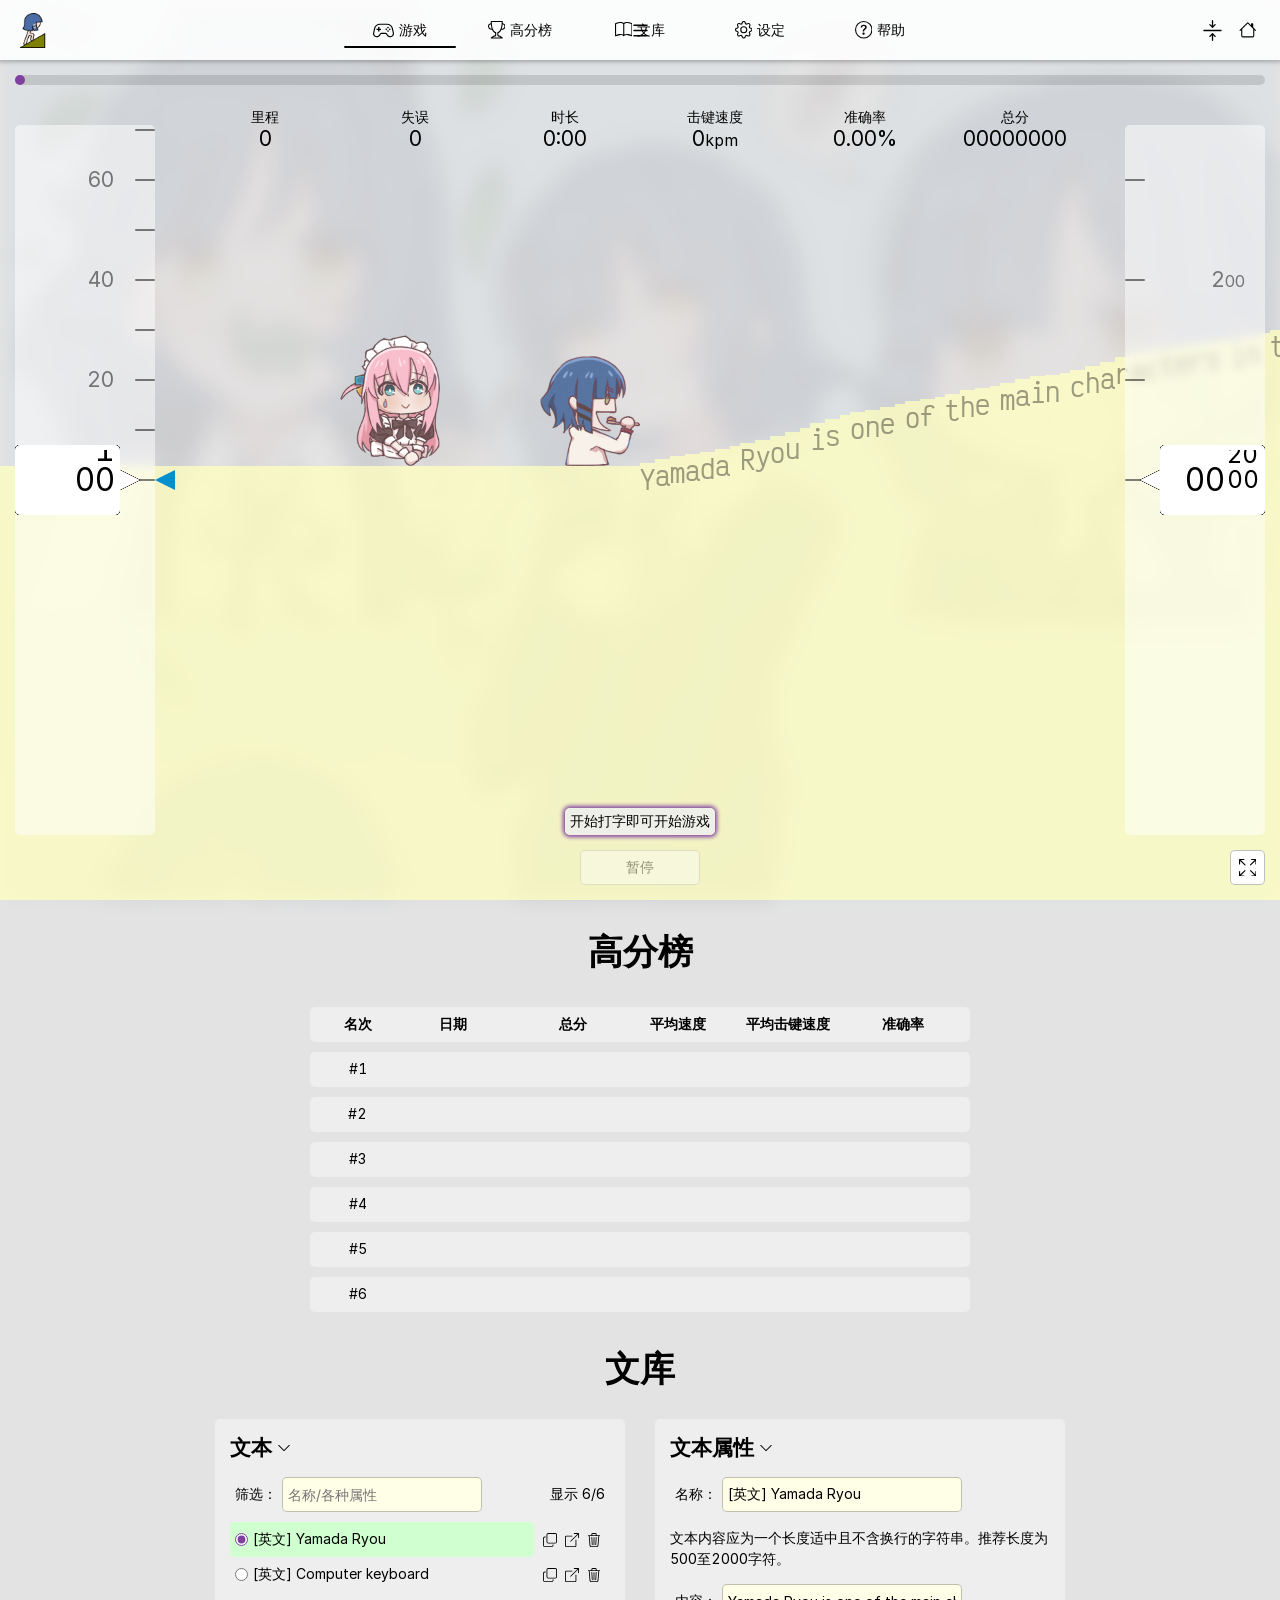
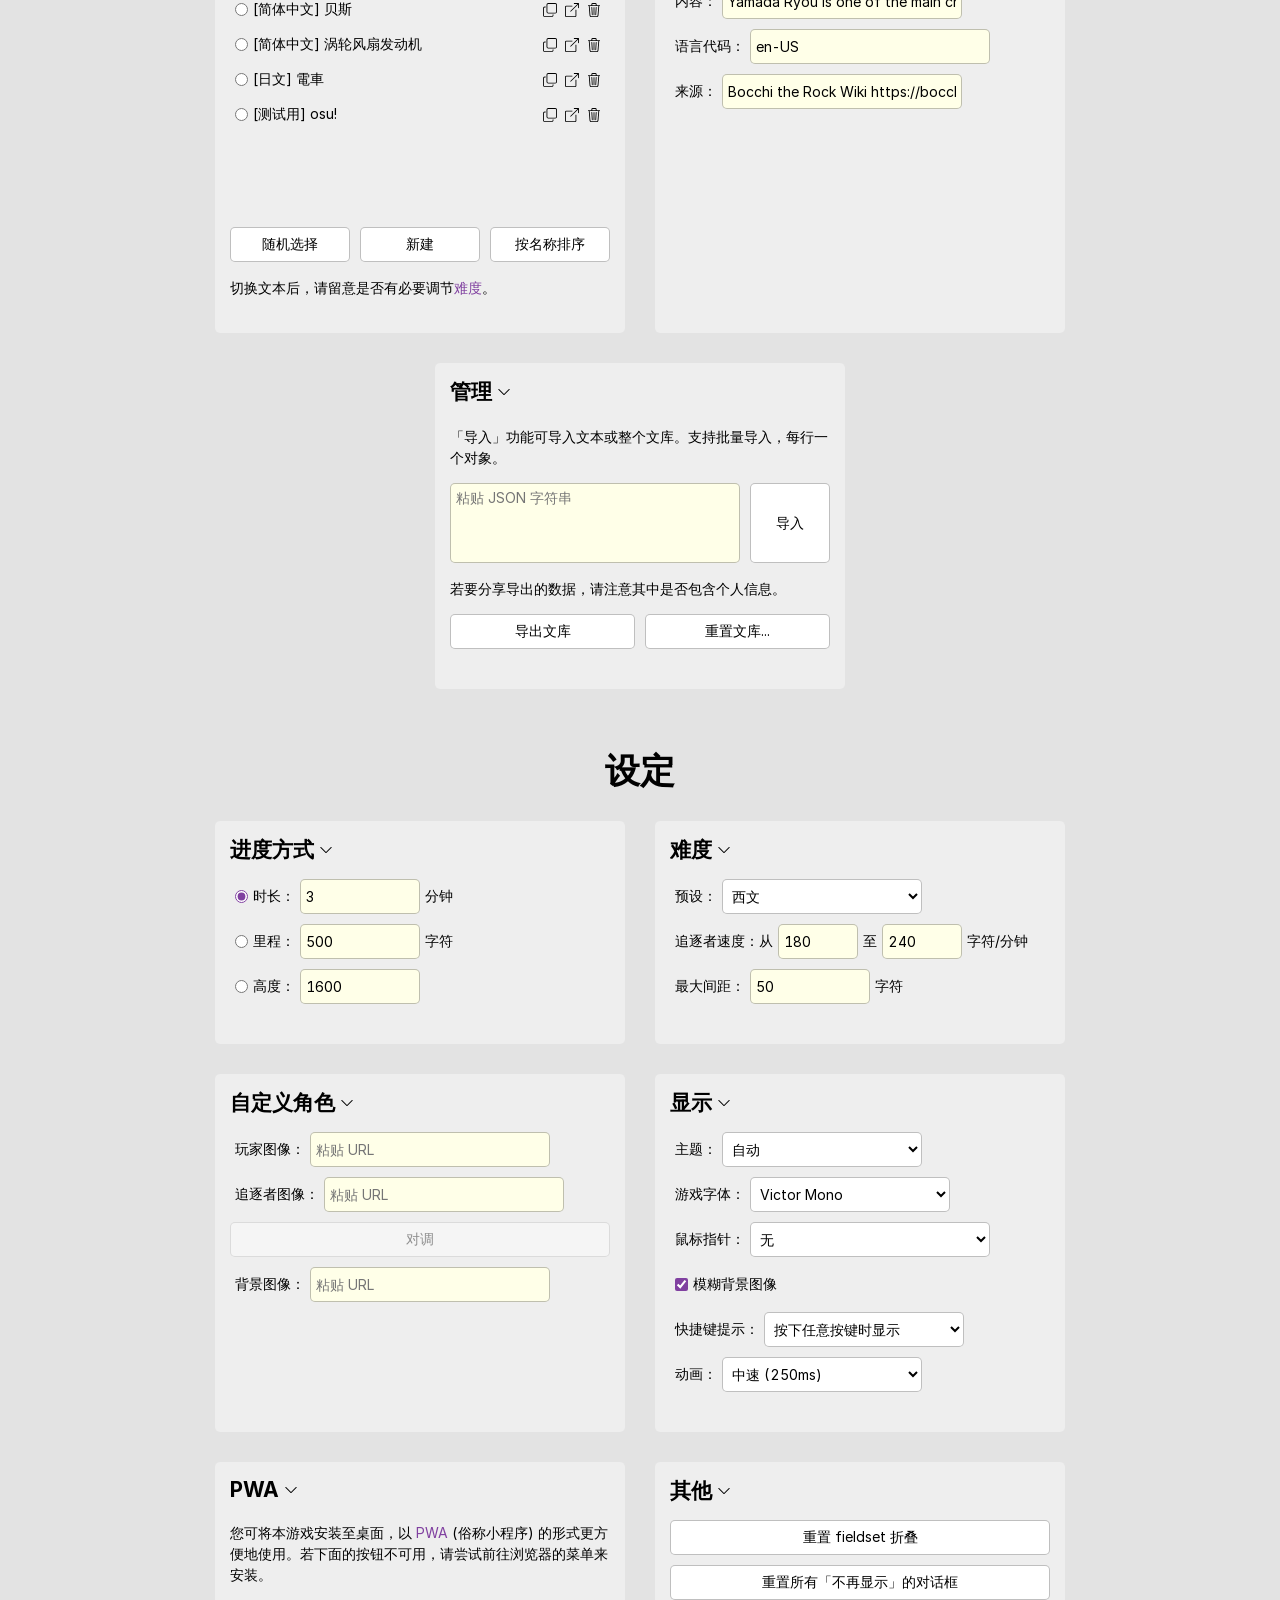
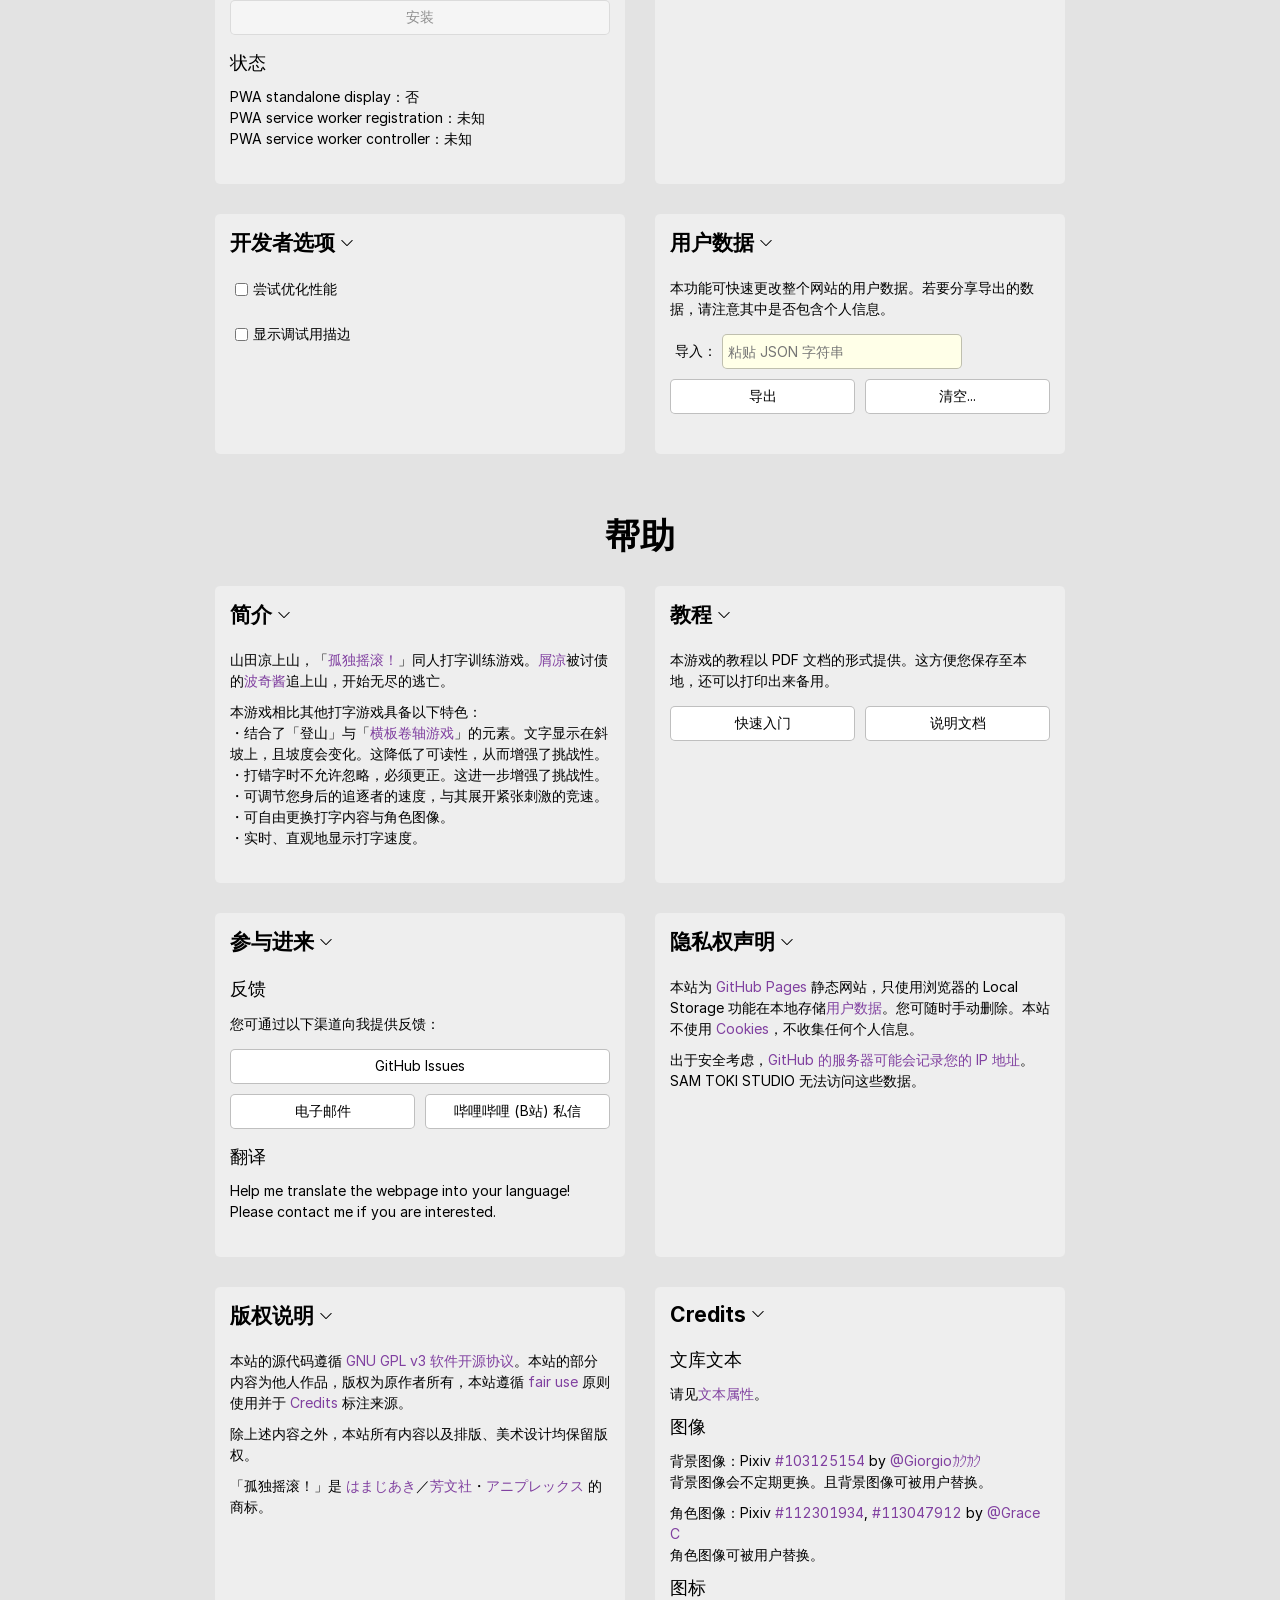
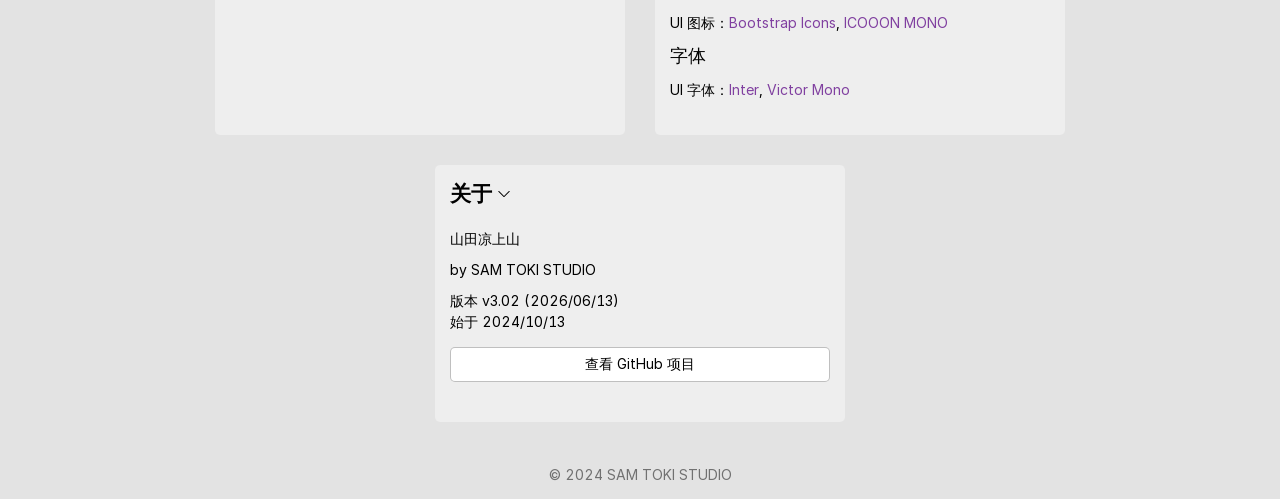
==== PROJECT/Yamanobo-Ryou/index.html @ 44ed2f48 "v3.02 Replace "Iosevka" font with "Victor Mono"." ====
<!DOCTYPE html>

<!-- For SamToki.github.io/Yamanobo-Ryou -->
<!-- Released under GNU GPL v3 open source license. -->
<!-- © 2024 SAM TOKI STUDIO -->

<html id="Html" lang="zh-CN">
	<head>
		<meta charset="UTF-8" />
		<link rel="icon" type="image/png" href="images/Icon.png" />
		<title>山田凉上山</title>
		<meta name="author" content="SAM TOKI STUDIO" />
		<meta name="version" content="v3.02 (2026/06/13). Since 2024/10/13." />
		<meta name="description" content="「孤独摇滚！」同人打字训练游戏。屑凉被讨债的波奇酱追上山，开始无尽的逃亡。" />
		<meta name="copyright" content="© 2024 SAM TOKI STUDIO" />

		<meta name="theme-color" media="(prefers-color-scheme: light)" content="#FFFFFF">
		<meta name="theme-color" media="(prefers-color-scheme: dark)" content="#303030">
		<meta name="viewport" content="width=device-width, initial-scale=1, interactive-widget=resizes-content" />
		<link rel="stylesheet" href="../styles/common.css" />
		<link id="ThemeVariant_Common" rel="stylesheet" href="../styles/common_Dark.css" media="(prefers-color-scheme: dark)" />
		<link id="ThemeVariant_Common_HighContrast" rel="stylesheet" href="../styles/common_HighContrast.css" media="(prefers-contrast: more)" />
		<link rel="stylesheet" href="styles/style.css" />
		<link id="ThemeVariant_Style" rel="stylesheet" href="styles/style_Dark.css" media="(prefers-color-scheme: dark)" />
		<link id="ThemeVariant_Style_HighContrast" rel="stylesheet" href="styles/style_HighContrast.css" media="(prefers-contrast: more)" />
		<script defer src="../scripts/common.js"></script>
		<script defer src="../scripts/common_UserDataRepairer.js"></script>
		<script defer src="scripts/script.js"></script>

		<link rel="manifest" href="manifests/manifest.json">
	</head>

	<body>
		<div class="Blur" id="BgImage"></div>

		<header id="Topbar">
			<ul class="CtrlGroup">
				<li class="Ctrl" id="Ctrl_Title">
					<a class="Button" href="https://SamToki.github.io/Yamanobo-Ryou" title="山田凉上山" aria-label="山田凉上山">
						<img src="images/Icon.png" alt="网页图标" />
					</a>
				</li>
				<li class="Ctrl" id="Ctrl_Nav">
					<button class="Button HiddenHorizontally" id="Button_Nav" inert="true" onclick="Show('DropctrlGroup_Nav')" title="导航菜单" aria-label="导航菜单">
						<svg class="Icon Larger" viewBox="0 0 16 16" aria-hidden="true">
							<path d="M2.5 12a.5.5 0 0 1 .5-.5h10a.5.5 0 0 1 0 1H3a.5.5 0 0 1-.5-.5m0-4a.5.5 0 0 1 .5-.5h10a.5.5 0 0 1 0 1H3a.5.5 0 0 1-.5-.5m0-4a.5.5 0 0 1 .5-.5h10a.5.5 0 0 1 0 1H3a.5.5 0 0 1-.5-.5"/>
						</svg>
					</button>
					<nav>
						<ul class="DropctrlGroup HiddenInMobileLayout" id="DropctrlGroup_Nav">
							<li class="Dropctrl Nav" id="Nav_Game">
								<a class="Button" href="#Game" onclick="setTimeout(function() {Focus('Textbox_Game');}, 20)">
									<svg class="Icon Larger" viewBox="0 0 512 512" aria-hidden="true">
										<path d="M510.002,309.835l-0.068-0.326l-0.076-0.334l-26.508-112.721l-0.106-0.417l-0.106-0.418 c-16.668-62.217-73.294-105.666-137.712-105.666H166.579c-64.418,0-121.045,43.449-137.712,105.666l-0.114,0.418l-0.099,0.417 L2.147,309.174l-0.076,0.326l-0.068,0.326c-9.749,46.43,16.926,92.496,62.036,107.168l1.586,0.509 c9.24,3.012,18.89,4.544,28.624,4.544c32.668,0,63.128-17.404,79.758-45.489l22.556-33.343l0.561-0.835l0.509-0.872 c0.796-1.388,2.276-2.253,3.861-2.253h109.02c1.586,0,3.066,0.865,3.862,2.253l0.508,0.872l0.562,0.835l22.555,33.343 c16.63,28.085,47.09,45.489,79.766,45.489c9.734,0,19.384-1.532,28.67-4.56l1.533-0.493 C493.07,402.331,519.737,356.257,510.002,309.835z M439.318,390.397l-1.54,0.501c-6.608,2.154-13.353,3.186-20.014,3.186 c-22.646,0-44.283-11.949-56.088-32.433l-23.064-34.101c-5.788-10.053-16.508-16.258-28.101-16.258h-109.02 c-11.592,0-22.312,6.206-28.101,16.258l-23.063,34.101c-11.804,20.484-33.434,32.433-56.081,32.433 c-6.661,0-13.405-1.032-20.013-3.186l-1.548-0.501c-31.431-10.219-50.102-42.485-43.311-74.819l26.508-112.722 c13.42-50.102,58.826-84.94,110.696-84.94h178.847c51.869,0,97.276,34.838,110.696,84.94l26.508,112.722 C489.413,347.912,470.75,380.178,439.318,390.397z"/>
										<polygon points="157.453,172.061 123.912,172.061 123.912,210.579 85.387,210.579 85.387,244.105 123.912,244.105 123.912,282.637 157.453,282.637 157.453,244.105 195.978,244.105 195.978,210.579 157.453,210.579"></polygon>
										<path d="M365.721,206.247c11.668,0,21.113-9.445,21.113-21.098c0-11.669-9.445-21.114-21.113-21.114 c-11.653,0-21.098,9.445-21.098,21.114C344.622,196.802,354.068,206.247,365.721,206.247z"/>
										<path d="M323.509,206.247c-11.653,0-21.106,9.453-21.106,21.098c0,11.669,9.453,21.122,21.106,21.122 c11.661,0,21.106-9.453,21.106-21.122C344.615,215.7,335.17,206.247,323.509,206.247z"/>
										<path d="M365.721,248.459c-11.653,0-21.098,9.445-21.098,21.114c0,11.653,9.445,21.098,21.098,21.098 c11.668,0,21.113-9.445,21.113-21.098C386.834,257.904,377.388,248.459,365.721,248.459z"/>
										<path d="M407.933,206.247c-11.653,0-21.099,9.453-21.099,21.098c0,11.669,9.446,21.122,21.099,21.122 c11.66,0,21.113-9.453,21.113-21.122C429.046,215.7,419.593,206.247,407.933,206.247z"/>
									</svg>
									<span class="LabelAfterIcon">游戏</span>
								</a>
							</li>
							<li class="Dropctrl Nav" id="Nav_Highscore">
								<a class="Button" href="#Highscore">
									<svg class="Icon" viewBox="0 0 16 16" aria-hidden="true">
										<path d="M2.5.5A.5.5 0 0 1 3 0h10a.5.5 0 0 1 .5.5q0 .807-.034 1.536a3 3 0 1 1-1.133 5.89c-.79 1.865-1.878 2.777-2.833 3.011v2.173l1.425.356c.194.048.377.135.537.255L13.3 15.1a.5.5 0 0 1-.3.9H3a.5.5 0 0 1-.3-.9l1.838-1.379c.16-.12.343-.207.537-.255L6.5 13.11v-2.173c-.955-.234-2.043-1.146-2.833-3.012a3 3 0 1 1-1.132-5.89A33 33 0 0 1 2.5.5m.099 2.54a2 2 0 0 0 .72 3.935c-.333-1.05-.588-2.346-.72-3.935m10.083 3.935a2 2 0 0 0 .72-3.935c-.133 1.59-.388 2.885-.72 3.935M3.504 1q.01.775.056 1.469c.13 2.028.457 3.546.87 4.667C5.294 9.48 6.484 10 7 10a.5.5 0 0 1 .5.5v2.61a1 1 0 0 1-.757.97l-1.426.356a.5.5 0 0 0-.179.085L4.5 15h7l-.638-.479a.5.5 0 0 0-.18-.085l-1.425-.356a1 1 0 0 1-.757-.97V10.5A.5.5 0 0 1 9 10c.516 0 1.706-.52 2.57-2.864.413-1.12.74-2.64.87-4.667q.045-.694.056-1.469z"/>
									</svg>
									<span class="LabelAfterIcon">高分榜</span>
								</a>
							</li>
							<li class="Dropctrl Nav" id="Nav_Library">
								<a class="Button" href="#Library">
									<svg class="Icon" viewBox="0 0 16 16" aria-hidden="true">
										<path d="M1 2.828c.885-.37 2.154-.769 3.388-.893 1.33-.134 2.458.063 3.112.752v9.746c-.935-.53-2.12-.603-3.213-.493-1.18.12-2.37.461-3.287.811zm7.5-.141c.654-.689 1.782-.886 3.112-.752 1.234.124 2.503.523 3.388.893v9.923c-.918-.35-2.107-.692-3.287-.81-1.094-.111-2.278-.039-3.213.492zM8 1.783C7.015.936 5.587.81 4.287.94c-1.514.153-3.042.672-3.994 1.105A.5.5 0 0 0 0 2.5v11a.5.5 0 0 0 .707.455c.882-.4 2.303-.881 3.68-1.02 1.409-.142 2.59.087 3.223.877a.5.5 0 0 0 .78 0c.633-.79 1.814-1.019 3.222-.877 1.378.139 2.8.62 3.681 1.02A.5.5 0 0 0 16 13.5v-11a.5.5 0 0 0-.293-.455c-.952-.433-2.48-.952-3.994-1.105C10.413.809 8.985.936 8 1.783"/>
									</svg>
									<span class="LabelAfterIcon">文库</span>
								</a>
							</li>
							<li class="Dropctrl Nav" id="Nav_Settings">
								<a class="Button" href="#Settings">
									<svg class="Icon" viewBox="0 0 16 16" aria-hidden="true">
										<path d="M8 4.754a3.246 3.246 0 1 0 0 6.492 3.246 3.246 0 0 0 0-6.492M5.754 8a2.246 2.246 0 1 1 4.492 0 2.246 2.246 0 0 1-4.492 0"/>
										<path d="M9.796 1.343c-.527-1.79-3.065-1.79-3.592 0l-.094.319a.873.873 0 0 1-1.255.52l-.292-.16c-1.64-.892-3.433.902-2.54 2.541l.159.292a.873.873 0 0 1-.52 1.255l-.319.094c-1.79.527-1.79 3.065 0 3.592l.319.094a.873.873 0 0 1 .52 1.255l-.16.292c-.892 1.64.901 3.434 2.541 2.54l.292-.159a.873.873 0 0 1 1.255.52l.094.319c.527 1.79 3.065 1.79 3.592 0l.094-.319a.873.873 0 0 1 1.255-.52l.292.16c1.64.893 3.434-.902 2.54-2.541l-.159-.292a.873.873 0 0 1 .52-1.255l.319-.094c1.79-.527 1.79-3.065 0-3.592l-.319-.094a.873.873 0 0 1-.52-1.255l.16-.292c.893-1.64-.902-3.433-2.541-2.54l-.292.159a.873.873 0 0 1-1.255-.52zm-2.633.283c.246-.835 1.428-.835 1.674 0l.094.319a1.873 1.873 0 0 0 2.693 1.115l.291-.16c.764-.415 1.6.42 1.184 1.185l-.159.292a1.873 1.873 0 0 0 1.116 2.692l.318.094c.835.246.835 1.428 0 1.674l-.319.094a1.873 1.873 0 0 0-1.115 2.693l.16.291c.415.764-.42 1.6-1.185 1.184l-.291-.159a1.873 1.873 0 0 0-2.693 1.116l-.094.318c-.246.835-1.428.835-1.674 0l-.094-.319a1.873 1.873 0 0 0-2.692-1.115l-.292.16c-.764.415-1.6-.42-1.184-1.185l.159-.291A1.873 1.873 0 0 0 1.945 8.93l-.319-.094c-.835-.246-.835-1.428 0-1.674l.319-.094A1.873 1.873 0 0 0 3.06 4.377l-.16-.292c-.415-.764.42-1.6 1.185-1.184l.292.159a1.873 1.873 0 0 0 2.692-1.115z"/>
									</svg>
									<span class="LabelAfterIcon">设定</span>
								</a>
							</li>
							<li class="Dropctrl Nav" id="Nav_Help">
								<a class="Button" href="#Help">
									<svg class="Icon" viewBox="0 0 16 16" aria-hidden="true">
										<path d="M8 15A7 7 0 1 1 8 1a7 7 0 0 1 0 14m0 1A8 8 0 1 0 8 0a8 8 0 0 0 0 16"/>
										<path d="M5.255 5.786a.237.237 0 0 0 .241.247h.825c.138 0 .248-.113.266-.25.09-.656.54-1.134 1.342-1.134.686 0 1.314.343 1.314 1.168 0 .635-.374.927-.965 1.371-.673.489-1.206 1.06-1.168 1.987l.003.217a.25.25 0 0 0 .25.246h.811a.25.25 0 0 0 .25-.25v-.105c0-.718.273-.927 1.01-1.486.609-.463 1.244-.977 1.244-2.056 0-1.511-1.276-2.241-2.673-2.241-1.267 0-2.655.59-2.75 2.286m1.557 5.763c0 .533.425.927 1.01.927.609 0 1.028-.394 1.028-.927 0-.552-.42-.94-1.029-.94-.584 0-1.009.388-1.009.94"/>
									</svg>
									<span class="LabelAfterIcon">帮助</span>
								</a>
							</li>
							<li class="Ctrl" id="Ctrl_NavUnderline" inert="true"></li>
						</ul>
					</nav>
				</li>
				<li class="Ctrl" id="Ctrl_CollapseAllFieldsets">
					<button class="Button" onclick="CollapseAllFieldsets()" title="折叠所有 fieldset" aria-label="折叠所有 fieldset">
						<svg class="Icon Larger" viewBox="0 0 16 16" aria-hidden="true">
							<path d="M1 8a.5.5 0 0 1 .5-.5h13a.5.5 0 0 1 0 1h-13A.5.5 0 0 1 1 8m7-8a.5.5 0 0 1 .5.5v3.793l1.146-1.147a.5.5 0 0 1 .708.708l-2 2a.5.5 0 0 1-.708 0l-2-2a.5.5 0 1 1 .708-.708L7.5 4.293V.5A.5.5 0 0 1 8 0m-.5 11.707-1.146 1.147a.5.5 0 0 1-.708-.708l2-2a.5.5 0 0 1 .708 0l2 2a.5.5 0 0 1-.708.708L8.5 11.707V15.5a.5.5 0 0 1-1 0z"/>
						</svg>
					</button>
				</li>
				<li class="Ctrl" id="Ctrl_HomePage">
					<a class="Button" href=".." title="主页" aria-label="主页">
						<svg class="Icon" viewBox="0 0 16 16" aria-hidden="true">
							<path d="M8.707 1.5a1 1 0 0 0-1.414 0L.646 8.146a.5.5 0 0 0 .708.708L2 8.207V13.5A1.5 1.5 0 0 0 3.5 15h9a1.5 1.5 0 0 0 1.5-1.5V8.207l.646.647a.5.5 0 0 0 .708-.708L13 5.793V2.5a.5.5 0 0 0-.5-.5h-1a.5.5 0 0 0-.5.5v1.293zM13 7.207V13.5a.5.5 0 0 1-.5.5h-9a.5.5 0 0 1-.5-.5V7.207l5-5z"/>
						</svg>
					</a>
				</li>
			</ul>
		</header>

		<main id="Main">
			<section id="Game" onclick="Focus('Textbox_Game')">
				<h1 class="SectionTitle Hidden" inert="true">游戏</h1>
				<div class="Viewport">
					<div class="Ctnr" id="Ctnr_GameTerrain" lang="en-US">
						<!-- Content will be inserted using script. -->
					</div>
					<div class="Ctnr" id="Ctnr_GameCharacters">
						<div class="Character" id="Character_GamePlayer" title="玩家" aria-label="玩家">
							<img id="Image_GamePlayer" src="images/YamadaRyou.png" alt="玩家图像" />
						</div>
						<div class="Character" id="Character_GameChaser" title="追逐者" aria-label="追逐者">
							<img id="Image_GameChaser" src="images/GotouHitori.png" alt="追逐者图像" />
						</div>
						<div class="Faded" id="GameChaserBalloon" inert="true">
							<ul class="CtrlGroup">
								<li class="Ctrl Balloon" title="追逐者 (在屏幕外)" aria-label="追逐者 (在屏幕外)">
									<img id="Image_GameChaserBalloon" src="images/GotouHitori.png" alt="追逐者图像" />
									<span id="Label_GameDistance" title="间距" aria-label="间距">间距</span>
								</li>
								<li class="Ctrl BalloonTail" title="追逐者 (在屏幕外)" aria-label="追逐者 (在屏幕外)"></li>
							</ul>
						</div>
					</div>
					<div class="Ctnr" id="Ctnr_GameTextbox">
						<input class="Textbox" id="Textbox_Game" lang="en-US" type="text" onfocus="ClockGame()" onfocusout="ClockGame()" oninput="ClockGame()" onkeydown="setTimeout(Keypress, 20)" onpaste="setTimeout(WarnAboutPasting, 20)" title="在此打字来进行游戏" aria-label="在此打字来进行游戏" />
					</div>
					<div class="Ctnr" id="Ctnr_GameProgbar">
						<div class="Progbar" title="游戏进度" aria-label="游戏进度">
							<div class="ProgbarFg" id="ProgbarFg_Game"></div>
						</div>
					</div>
					<div class="Ctnr" id="Ctnr_GameStats">
						<ul class="CtrlGroup">
							<li class="Ctrl">
								<span class="GameStatsTitle">里程</span>
								<span class="GameStatsValue" id="Label_GameOdometer">未知</span>
							</li>
							<li class="Ctrl">
								<span class="GameStatsTitle">失误</span>
								<span class="GameStatsValue" id="Label_GameTypoCount">未知</span>
							</li>
							<li class="Ctrl">
								<span class="GameStatsTitle">时长</span>
								<span class="GameStatsValue" id="Label_GameElapsedTime">未知</span>
							</li>
							<li class="Ctrl">
								<span class="GameStatsTitle">击键速度</span>
								<span class="GameStatsValue" id="Label_GameKeystrokeSpeed">未知</span>
							</li>
							<li class="Ctrl">
								<span class="GameStatsTitle">准确率</span>
								<span class="GameStatsValue" id="Label_GameAccuracy">未知</span>
							</li>
							<li class="Ctrl">
								<span class="GameStatsTitle">总分</span>
								<span class="GameStatsValue" id="Label_GameScore">未知</span>
							</li>
						</ul>
					</div>
					<div class="Ctnr" id="Ctnr_GameSpeed">
						<ul class="CtrlGroup" id="CtrlGroup_GameSpeed">
							<li class="Ctrl Tape" title="速度表" aria-label="速度表">
								<ul class="CtrlGroup" id="CtrlGroup_GameSpeedTape">
									<li class="Ctrl"><div class="TapeScale"></div><span class="TapeNumber">1000</span></li>
									<li class="Ctrl"><div class="TapeScale"></div></li>
									<li class="Ctrl"><div class="TapeScale"></div><span class="TapeNumber">980</span></li>
									<li class="Ctrl"><div class="TapeScale"></div></li>
									<li class="Ctrl"><div class="TapeScale"></div><span class="TapeNumber">960</span></li>
									<li class="Ctrl"><div class="TapeScale"></div></li>
									<li class="Ctrl"><div class="TapeScale"></div><span class="TapeNumber">940</span></li>
									<li class="Ctrl"><div class="TapeScale"></div></li>
									<li class="Ctrl"><div class="TapeScale"></div><span class="TapeNumber">920</span></li>
									<li class="Ctrl"><div class="TapeScale"></div></li>
									<li class="Ctrl"><div class="TapeScale"></div><span class="TapeNumber">900</span></li>
									<li class="Ctrl"><div class="TapeScale"></div></li>
									<li class="Ctrl"><div class="TapeScale"></div><span class="TapeNumber">880</span></li>
									<li class="Ctrl"><div class="TapeScale"></div></li>
									<li class="Ctrl"><div class="TapeScale"></div><span class="TapeNumber">860</span></li>
									<li class="Ctrl"><div class="TapeScale"></div></li>
									<li class="Ctrl"><div class="TapeScale"></div><span class="TapeNumber">840</span></li>
									<li class="Ctrl"><div class="TapeScale"></div></li>
									<li class="Ctrl"><div class="TapeScale"></div><span class="TapeNumber">820</span></li>
									<li class="Ctrl"><div class="TapeScale"></div></li>
									<li class="Ctrl"><div class="TapeScale"></div><span class="TapeNumber">800</span></li>
									<li class="Ctrl"><div class="TapeScale"></div></li>
									<li class="Ctrl"><div class="TapeScale"></div><span class="TapeNumber">780</span></li>
									<li class="Ctrl"><div class="TapeScale"></div></li>
									<li class="Ctrl"><div class="TapeScale"></div><span class="TapeNumber">760</span></li>
									<li class="Ctrl"><div class="TapeScale"></div></li>
									<li class="Ctrl"><div class="TapeScale"></div><span class="TapeNumber">740</span></li>
									<li class="Ctrl"><div class="TapeScale"></div></li>
									<li class="Ctrl"><div class="TapeScale"></div><span class="TapeNumber">720</span></li>
									<li class="Ctrl"><div class="TapeScale"></div></li>
									<li class="Ctrl"><div class="TapeScale"></div><span class="TapeNumber">700</span></li>
									<li class="Ctrl"><div class="TapeScale"></div></li>
									<li class="Ctrl"><div class="TapeScale"></div><span class="TapeNumber">680</span></li>
									<li class="Ctrl"><div class="TapeScale"></div></li>
									<li class="Ctrl"><div class="TapeScale"></div><span class="TapeNumber">660</span></li>
									<li class="Ctrl"><div class="TapeScale"></div></li>
									<li class="Ctrl"><div class="TapeScale"></div><span class="TapeNumber">640</span></li>
									<li class="Ctrl"><div class="TapeScale"></div></li>
									<li class="Ctrl"><div class="TapeScale"></div><span class="TapeNumber">620</span></li>
									<li class="Ctrl"><div class="TapeScale"></div></li>
									<li class="Ctrl"><div class="TapeScale"></div><span class="TapeNumber">600</span></li>
									<li class="Ctrl"><div class="TapeScale"></div></li>
									<li class="Ctrl"><div class="TapeScale"></div><span class="TapeNumber">580</span></li>
									<li class="Ctrl"><div class="TapeScale"></div></li>
									<li class="Ctrl"><div class="TapeScale"></div><span class="TapeNumber">560</span></li>
									<li class="Ctrl"><div class="TapeScale"></div></li>
									<li class="Ctrl"><div class="TapeScale"></div><span class="TapeNumber">540</span></li>
									<li class="Ctrl"><div class="TapeScale"></div></li>
									<li class="Ctrl"><div class="TapeScale"></div><span class="TapeNumber">520</span></li>
									<li class="Ctrl"><div class="TapeScale"></div></li>
									<li class="Ctrl"><div class="TapeScale"></div><span class="TapeNumber">500</span></li>
									<li class="Ctrl"><div class="TapeScale"></div></li>
									<li class="Ctrl"><div class="TapeScale"></div><span class="TapeNumber">480</span></li>
									<li class="Ctrl"><div class="TapeScale"></div></li>
									<li class="Ctrl"><div class="TapeScale"></div><span class="TapeNumber">460</span></li>
									<li class="Ctrl"><div class="TapeScale"></div></li>
									<li class="Ctrl"><div class="TapeScale"></div><span class="TapeNumber">440</span></li>
									<li class="Ctrl"><div class="TapeScale"></div></li>
									<li class="Ctrl"><div class="TapeScale"></div><span class="TapeNumber">420</span></li>
									<li class="Ctrl"><div class="TapeScale"></div></li>
									<li class="Ctrl"><div class="TapeScale"></div><span class="TapeNumber">400</span></li>
									<li class="Ctrl"><div class="TapeScale"></div></li>
									<li class="Ctrl"><div class="TapeScale"></div><span class="TapeNumber">380</span></li>
									<li class="Ctrl"><div class="TapeScale"></div></li>
									<li class="Ctrl"><div class="TapeScale"></div><span class="TapeNumber">360</span></li>
									<li class="Ctrl"><div class="TapeScale"></div></li>
									<li class="Ctrl"><div class="TapeScale"></div><span class="TapeNumber">340</span></li>
									<li class="Ctrl"><div class="TapeScale"></div></li>
									<li class="Ctrl"><div class="TapeScale"></div><span class="TapeNumber">320</span></li>
									<li class="Ctrl"><div class="TapeScale"></div></li>
									<li class="Ctrl"><div class="TapeScale"></div><span class="TapeNumber">300</span></li>
									<li class="Ctrl"><div class="TapeScale"></div></li>
									<li class="Ctrl"><div class="TapeScale"></div><span class="TapeNumber">280</span></li>
									<li class="Ctrl"><div class="TapeScale"></div></li>
									<li class="Ctrl"><div class="TapeScale"></div><span class="TapeNumber">260</span></li>
									<li class="Ctrl"><div class="TapeScale"></div></li>
									<li class="Ctrl"><div class="TapeScale"></div><span class="TapeNumber">240</span></li>
									<li class="Ctrl"><div class="TapeScale"></div></li>
									<li class="Ctrl"><div class="TapeScale"></div><span class="TapeNumber">220</span></li>
									<li class="Ctrl"><div class="TapeScale"></div></li>
									<li class="Ctrl"><div class="TapeScale"></div><span class="TapeNumber">200</span></li>
									<li class="Ctrl"><div class="TapeScale"></div></li>
									<li class="Ctrl"><div class="TapeScale"></div><span class="TapeNumber">180</span></li>
									<li class="Ctrl"><div class="TapeScale"></div></li>
									<li class="Ctrl"><div class="TapeScale"></div><span class="TapeNumber">160</span></li>
									<li class="Ctrl"><div class="TapeScale"></div></li>
									<li class="Ctrl"><div class="TapeScale"></div><span class="TapeNumber">140</span></li>
									<li class="Ctrl"><div class="TapeScale"></div></li>
									<li class="Ctrl"><div class="TapeScale"></div><span class="TapeNumber">120</span></li>
									<li class="Ctrl"><div class="TapeScale"></div></li>
									<li class="Ctrl"><div class="TapeScale"></div><span class="TapeNumber">100</span></li>
									<li class="Ctrl"><div class="TapeScale"></div></li>
									<li class="Ctrl"><div class="TapeScale"></div><span class="TapeNumber">80</span></li>
									<li class="Ctrl"><div class="TapeScale"></div></li>
									<li class="Ctrl"><div class="TapeScale"></div><span class="TapeNumber">60</span></li>
									<li class="Ctrl"><div class="TapeScale"></div></li>
									<li class="Ctrl"><div class="TapeScale"></div><span class="TapeNumber">40</span></li>
									<li class="Ctrl"><div class="TapeScale"></div></li>
									<li class="Ctrl"><div class="TapeScale"></div><span class="TapeNumber">20</span></li>
									<li class="Ctrl"><div class="TapeScale"></div></li>
									<li class="Ctrl"><div class="TapeScale"></div><span class="TapeNumber">0</span></li>
								</ul>
							</li>
							<li class="Ctrl" id="Ctrl_GameSpeedAdditionalIndicators">
								<ul class="CtrlGroup" id="CtrlGroup_GameOtherSpeeds">
									<li class="Ctrl" id="Ctrl_GameChaserSpeed" title="追逐者速度" aria-label="追逐者速度"></li>
									<li class="Ctrl" id="Ctrl_GameDangerousSpeed" title="危险速度" aria-label="危险速度"></li>
									<li class="Ctrl" id="Ctrl_GameAvgSpeed" title="平均速度" aria-label="平均速度"></li>
								</ul>
								<div class="Needle Faded" id="Needle_GameSpeedTrend" inert="true">
									<div class="NeedleFg" title="速度趋势" aria-label="速度趋势"></div>
									<div class="NeedleArrow" title="速度趋势" aria-label="速度趋势"></div>
								</div>
							</li>
							<li class="Ctrl" id="Ctrl_GameSpeedBalloon">
								<ul class="CtrlGroup">
									<li class="Ctrl Balloon" title="当前打字速度" aria-label="当前打字速度">
										<ul class="CtrlGroup" id="CtrlGroup_GameSpeedBalloon">
											<li class="Ctrl Box">
												<div class="RollingDigit" id="RollingDigit_GameSpeed1">
													<span>9</span><span>8</span><span>7</span><span>6</span><span>5</span><span>4</span><span>3</span><span>2</span><span>1</span><span> </span>
												</div>
											</li>
											<li class="Ctrl Box">
												<div class="RollingDigit" id="RollingDigit_GameSpeed2">
													<span>0</span><span>9</span><span>8</span><span>7</span><span>6</span><span>5</span><span>4</span><span>3</span><span>2</span><span>1</span><span>0</span>
												</div>
											</li>
											<li class="Ctrl Box">
												<div class="RollingDigit" id="RollingDigit_GameSpeed3">
													<span>9</span><span>8</span><span>7</span>
													<span>1</span><span>0</span><span>9</span><span>8</span><span>7</span><span>6</span><span>5</span><span>4</span><span>3</span><span>2</span><span>1</span><span>0</span><span>9</span>
													<span>2</span><span>1</span><span>0</span>
												</div>
											</li>
										</ul>
									</li>
									<li class="Ctrl BalloonTail" title="当前打字速度" aria-label="当前打字速度"></li>
								</ul>
							</li>
						</ul>
					</div>
					<div class="Ctnr" id="Ctnr_GameAltitude">
						<ul class="CtrlGroup" id="CtrlGroup_GameAltitude">
							<li class="Ctrl Tape" title="高度表" aria-label="高度表">
								<ul class="CtrlGroup" id="CtrlGroup_GameAltitudeTape">
									<li class="Ctrl"><div class="TapeScale"></div><span class="TapeNumber">290<span class="SmallerText">00</span></span></li>
									<li class="Ctrl"><div class="TapeScale"></div></li>
									<li class="Ctrl"><div class="TapeScale"></div><span class="TapeNumber">288<span class="SmallerText">00</span></span></li>
									<li class="Ctrl"><div class="TapeScale"></div></li>
									<li class="Ctrl"><div class="TapeScale"></div><span class="TapeNumber">286<span class="SmallerText">00</span></span></li>
									<li class="Ctrl"><div class="TapeScale"></div></li>
									<li class="Ctrl"><div class="TapeScale"></div><span class="TapeNumber">284<span class="SmallerText">00</span></span></li>
									<li class="Ctrl"><div class="TapeScale"></div></li>
									<li class="Ctrl"><div class="TapeScale"></div><span class="TapeNumber">282<span class="SmallerText">00</span></span></li>
									<li class="Ctrl"><div class="TapeScale"></div></li>
									<li class="Ctrl"><div class="TapeScale"></div><span class="TapeNumber">280<span class="SmallerText">00</span></span></li>
									<li class="Ctrl"><div class="TapeScale"></div></li>
									<li class="Ctrl"><div class="TapeScale"></div><span class="TapeNumber">278<span class="SmallerText">00</span></span></li>
									<li class="Ctrl"><div class="TapeScale"></div></li>
									<li class="Ctrl"><div class="TapeScale"></div><span class="TapeNumber">276<span class="SmallerText">00</span></span></li>
									<li class="Ctrl"><div class="TapeScale"></div></li>
									<li class="Ctrl"><div class="TapeScale"></div><span class="TapeNumber">274<span class="SmallerText">00</span></span></li>
									<li class="Ctrl"><div class="TapeScale"></div></li>
									<li class="Ctrl"><div class="TapeScale"></div><span class="TapeNumber">272<span class="SmallerText">00</span></span></li>
									<li class="Ctrl"><div class="TapeScale"></div></li>
									<li class="Ctrl"><div class="TapeScale"></div><span class="TapeNumber">270<span class="SmallerText">00</span></span></li>
									<li class="Ctrl"><div class="TapeScale"></div></li>
									<li class="Ctrl"><div class="TapeScale"></div><span class="TapeNumber">268<span class="SmallerText">00</span></span></li>
									<li class="Ctrl"><div class="TapeScale"></div></li>
									<li class="Ctrl"><div class="TapeScale"></div><span class="TapeNumber">266<span class="SmallerText">00</span></span></li>
									<li class="Ctrl"><div class="TapeScale"></div></li>
									<li class="Ctrl"><div class="TapeScale"></div><span class="TapeNumber">264<span class="SmallerText">00</span></span></li>
									<li class="Ctrl"><div class="TapeScale"></div></li>
									<li class="Ctrl"><div class="TapeScale"></div><span class="TapeNumber">262<span class="SmallerText">00</span></span></li>
									<li class="Ctrl"><div class="TapeScale"></div></li>
									<li class="Ctrl"><div class="TapeScale"></div><span class="TapeNumber">260<span class="SmallerText">00</span></span></li>
									<li class="Ctrl"><div class="TapeScale"></div></li>
									<li class="Ctrl"><div class="TapeScale"></div><span class="TapeNumber">258<span class="SmallerText">00</span></span></li>
									<li class="Ctrl"><div class="TapeScale"></div></li>
									<li class="Ctrl"><div class="TapeScale"></div><span class="TapeNumber">256<span class="SmallerText">00</span></span></li>
									<li class="Ctrl"><div class="TapeScale"></div></li>
									<li class="Ctrl"><div class="TapeScale"></div><span class="TapeNumber">254<span class="SmallerText">00</span></span></li>
									<li class="Ctrl"><div class="TapeScale"></div></li>
									<li class="Ctrl"><div class="TapeScale"></div><span class="TapeNumber">252<span class="SmallerText">00</span></span></li>
									<li class="Ctrl"><div class="TapeScale"></div></li>
									<li class="Ctrl"><div class="TapeScale"></div><span class="TapeNumber">250<span class="SmallerText">00</span></span></li>
									<li class="Ctrl"><div class="TapeScale"></div></li>
									<li class="Ctrl"><div class="TapeScale"></div><span class="TapeNumber">248<span class="SmallerText">00</span></span></li>
									<li class="Ctrl"><div class="TapeScale"></div></li>
									<li class="Ctrl"><div class="TapeScale"></div><span class="TapeNumber">246<span class="SmallerText">00</span></span></li>
									<li class="Ctrl"><div class="TapeScale"></div></li>
									<li class="Ctrl"><div class="TapeScale"></div><span class="TapeNumber">244<span class="SmallerText">00</span></span></li>
									<li class="Ctrl"><div class="TapeScale"></div></li>
									<li class="Ctrl"><div class="TapeScale"></div><span class="TapeNumber">242<span class="SmallerText">00</span></span></li>
									<li class="Ctrl"><div class="TapeScale"></div></li>
									<li class="Ctrl"><div class="TapeScale"></div><span class="TapeNumber">240<span class="SmallerText">00</span></span></li>
									<li class="Ctrl"><div class="TapeScale"></div></li>
									<li class="Ctrl"><div class="TapeScale"></div><span class="TapeNumber">238<span class="SmallerText">00</span></span></li>
									<li class="Ctrl"><div class="TapeScale"></div></li>
									<li class="Ctrl"><div class="TapeScale"></div><span class="TapeNumber">236<span class="SmallerText">00</span></span></li>
									<li class="Ctrl"><div class="TapeScale"></div></li>
									<li class="Ctrl"><div class="TapeScale"></div><span class="TapeNumber">234<span class="SmallerText">00</span></span></li>
									<li class="Ctrl"><div class="TapeScale"></div></li>
									<li class="Ctrl"><div class="TapeScale"></div><span class="TapeNumber">232<span class="SmallerText">00</span></span></li>
									<li class="Ctrl"><div class="TapeScale"></div></li>
									<li class="Ctrl"><div class="TapeScale"></div><span class="TapeNumber">230<span class="SmallerText">00</span></span></li>
									<li class="Ctrl"><div class="TapeScale"></div></li>
									<li class="Ctrl"><div class="TapeScale"></div><span class="TapeNumber">228<span class="SmallerText">00</span></span></li>
									<li class="Ctrl"><div class="TapeScale"></div></li>
									<li class="Ctrl"><div class="TapeScale"></div><span class="TapeNumber">226<span class="SmallerText">00</span></span></li>
									<li class="Ctrl"><div class="TapeScale"></div></li>
									<li class="Ctrl"><div class="TapeScale"></div><span class="TapeNumber">224<span class="SmallerText">00</span></span></li>
									<li class="Ctrl"><div class="TapeScale"></div></li>
									<li class="Ctrl"><div class="TapeScale"></div><span class="TapeNumber">222<span class="SmallerText">00</span></span></li>
									<li class="Ctrl"><div class="TapeScale"></div></li>
									<li class="Ctrl"><div class="TapeScale"></div><span class="TapeNumber">220<span class="SmallerText">00</span></span></li>
									<li class="Ctrl"><div class="TapeScale"></div></li>
									<li class="Ctrl"><div class="TapeScale"></div><span class="TapeNumber">218<span class="SmallerText">00</span></span></li>
									<li class="Ctrl"><div class="TapeScale"></div></li>
									<li class="Ctrl"><div class="TapeScale"></div><span class="TapeNumber">216<span class="SmallerText">00</span></span></li>
									<li class="Ctrl"><div class="TapeScale"></div></li>
									<li class="Ctrl"><div class="TapeScale"></div><span class="TapeNumber">214<span class="SmallerText">00</span></span></li>
									<li class="Ctrl"><div class="TapeScale"></div></li>
									<li class="Ctrl"><div class="TapeScale"></div><span class="TapeNumber">212<span class="SmallerText">00</span></span></li>
									<li class="Ctrl"><div class="TapeScale"></div></li>
									<li class="Ctrl"><div class="TapeScale"></div><span class="TapeNumber">210<span class="SmallerText">00</span></span></li>
									<li class="Ctrl"><div class="TapeScale"></div></li>
									<li class="Ctrl"><div class="TapeScale"></div><span class="TapeNumber">208<span class="SmallerText">00</span></span></li>
									<li class="Ctrl"><div class="TapeScale"></div></li>
									<li class="Ctrl"><div class="TapeScale"></div><span class="TapeNumber">206<span class="SmallerText">00</span></span></li>
									<li class="Ctrl"><div class="TapeScale"></div></li>
									<li class="Ctrl"><div class="TapeScale"></div><span class="TapeNumber">204<span class="SmallerText">00</span></span></li>
									<li class="Ctrl"><div class="TapeScale"></div></li>
									<li class="Ctrl"><div class="TapeScale"></div><span class="TapeNumber">202<span class="SmallerText">00</span></span></li>
									<li class="Ctrl"><div class="TapeScale"></div></li>
									<li class="Ctrl"><div class="TapeScale"></div><span class="TapeNumber">200<span class="SmallerText">00</span></span></li>
									<li class="Ctrl"><div class="TapeScale"></div></li>
									<li class="Ctrl"><div class="TapeScale"></div><span class="TapeNumber">198<span class="SmallerText">00</span></span></li>
									<li class="Ctrl"><div class="TapeScale"></div></li>
									<li class="Ctrl"><div class="TapeScale"></div><span class="TapeNumber">196<span class="SmallerText">00</span></span></li>
									<li class="Ctrl"><div class="TapeScale"></div></li>
									<li class="Ctrl"><div class="TapeScale"></div><span class="TapeNumber">194<span class="SmallerText">00</span></span></li>
									<li class="Ctrl"><div class="TapeScale"></div></li>
									<li class="Ctrl"><div class="TapeScale"></div><span class="TapeNumber">192<span class="SmallerText">00</span></span></li>
									<li class="Ctrl"><div class="TapeScale"></div></li>
									<li class="Ctrl"><div class="TapeScale"></div><span class="TapeNumber">190<span class="SmallerText">00</span></span></li>
									<li class="Ctrl"><div class="TapeScale"></div></li>
									<li class="Ctrl"><div class="TapeScale"></div><span class="TapeNumber">188<span class="SmallerText">00</span></span></li>
									<li class="Ctrl"><div class="TapeScale"></div></li>
									<li class="Ctrl"><div class="TapeScale"></div><span class="TapeNumber">186<span class="SmallerText">00</span></span></li>
									<li class="Ctrl"><div class="TapeScale"></div></li>
									<li class="Ctrl"><div class="TapeScale"></div><span class="TapeNumber">184<span class="SmallerText">00</span></span></li>
									<li class="Ctrl"><div class="TapeScale"></div></li>
									<li class="Ctrl"><div class="TapeScale"></div><span class="TapeNumber">182<span class="SmallerText">00</span></span></li>
									<li class="Ctrl"><div class="TapeScale"></div></li>
									<li class="Ctrl"><div class="TapeScale"></div><span class="TapeNumber">180<span class="SmallerText">00</span></span></li>
									<li class="Ctrl"><div class="TapeScale"></div></li>
									<li class="Ctrl"><div class="TapeScale"></div><span class="TapeNumber">178<span class="SmallerText">00</span></span></li>
									<li class="Ctrl"><div class="TapeScale"></div></li>
									<li class="Ctrl"><div class="TapeScale"></div><span class="TapeNumber">176<span class="SmallerText">00</span></span></li>
									<li class="Ctrl"><div class="TapeScale"></div></li>
									<li class="Ctrl"><div class="TapeScale"></div><span class="TapeNumber">174<span class="SmallerText">00</span></span></li>
									<li class="Ctrl"><div class="TapeScale"></div></li>
									<li class="Ctrl"><div class="TapeScale"></div><span class="TapeNumber">172<span class="SmallerText">00</span></span></li>
									<li class="Ctrl"><div class="TapeScale"></div></li>
									<li class="Ctrl"><div class="TapeScale"></div><span class="TapeNumber">170<span class="SmallerText">00</span></span></li>
									<li class="Ctrl"><div class="TapeScale"></div></li>
									<li class="Ctrl"><div class="TapeScale"></div><span class="TapeNumber">168<span class="SmallerText">00</span></span></li>
									<li class="Ctrl"><div class="TapeScale"></div></li>
									<li class="Ctrl"><div class="TapeScale"></div><span class="TapeNumber">166<span class="SmallerText">00</span></span></li>
									<li class="Ctrl"><div class="TapeScale"></div></li>
									<li class="Ctrl"><div class="TapeScale"></div><span class="TapeNumber">164<span class="SmallerText">00</span></span></li>
									<li class="Ctrl"><div class="TapeScale"></div></li>
									<li class="Ctrl"><div class="TapeScale"></div><span class="TapeNumber">162<span class="SmallerText">00</span></span></li>
									<li class="Ctrl"><div class="TapeScale"></div></li>
									<li class="Ctrl"><div class="TapeScale"></div><span class="TapeNumber">160<span class="SmallerText">00</span></span></li>
									<li class="Ctrl"><div class="TapeScale"></div></li>
									<li class="Ctrl"><div class="TapeScale"></div><span class="TapeNumber">158<span class="SmallerText">00</span></span></li>
									<li class="Ctrl"><div class="TapeScale"></div></li>
									<li class="Ctrl"><div class="TapeScale"></div><span class="TapeNumber">156<span class="SmallerText">00</span></span></li>
									<li class="Ctrl"><div class="TapeScale"></div></li>
									<li class="Ctrl"><div class="TapeScale"></div><span class="TapeNumber">154<span class="SmallerText">00</span></span></li>
									<li class="Ctrl"><div class="TapeScale"></div></li>
									<li class="Ctrl"><div class="TapeScale"></div><span class="TapeNumber">152<span class="SmallerText">00</span></span></li>
									<li class="Ctrl"><div class="TapeScale"></div></li>
									<li class="Ctrl"><div class="TapeScale"></div><span class="TapeNumber">150<span class="SmallerText">00</span></span></li>
									<li class="Ctrl"><div class="TapeScale"></div></li>
									<li class="Ctrl"><div class="TapeScale"></div><span class="TapeNumber">148<span class="SmallerText">00</span></span></li>
									<li class="Ctrl"><div class="TapeScale"></div></li>
									<li class="Ctrl"><div class="TapeScale"></div><span class="TapeNumber">146<span class="SmallerText">00</span></span></li>
									<li class="Ctrl"><div class="TapeScale"></div></li>
									<li class="Ctrl"><div class="TapeScale"></div><span class="TapeNumber">144<span class="SmallerText">00</span></span></li>
									<li class="Ctrl"><div class="TapeScale"></div></li>
									<li class="Ctrl"><div class="TapeScale"></div><span class="TapeNumber">142<span class="SmallerText">00</span></span></li>
									<li class="Ctrl"><div class="TapeScale"></div></li>
									<li class="Ctrl"><div class="TapeScale"></div><span class="TapeNumber">140<span class="SmallerText">00</span></span></li>
									<li class="Ctrl"><div class="TapeScale"></div></li>
									<li class="Ctrl"><div class="TapeScale"></div><span class="TapeNumber">138<span class="SmallerText">00</span></span></li>
									<li class="Ctrl"><div class="TapeScale"></div></li>
									<li class="Ctrl"><div class="TapeScale"></div><span class="TapeNumber">136<span class="SmallerText">00</span></span></li>
									<li class="Ctrl"><div class="TapeScale"></div></li>
									<li class="Ctrl"><div class="TapeScale"></div><span class="TapeNumber">134<span class="SmallerText">00</span></span></li>
									<li class="Ctrl"><div class="TapeScale"></div></li>
									<li class="Ctrl"><div class="TapeScale"></div><span class="TapeNumber">132<span class="SmallerText">00</span></span></li>
									<li class="Ctrl"><div class="TapeScale"></div></li>
									<li class="Ctrl"><div class="TapeScale"></div><span class="TapeNumber">130<span class="SmallerText">00</span></span></li>
									<li class="Ctrl"><div class="TapeScale"></div></li>
									<li class="Ctrl"><div class="TapeScale"></div><span class="TapeNumber">128<span class="SmallerText">00</span></span></li>
									<li class="Ctrl"><div class="TapeScale"></div></li>
									<li class="Ctrl"><div class="TapeScale"></div><span class="TapeNumber">126<span class="SmallerText">00</span></span></li>
									<li class="Ctrl"><div class="TapeScale"></div></li>
									<li class="Ctrl"><div class="TapeScale"></div><span class="TapeNumber">124<span class="SmallerText">00</span></span></li>
									<li class="Ctrl"><div class="TapeScale"></div></li>
									<li class="Ctrl"><div class="TapeScale"></div><span class="TapeNumber">122<span class="SmallerText">00</span></span></li>
									<li class="Ctrl"><div class="TapeScale"></div></li>
									<li class="Ctrl"><div class="TapeScale"></div><span class="TapeNumber">120<span class="SmallerText">00</span></span></li>
									<li class="Ctrl"><div class="TapeScale"></div></li>
									<li class="Ctrl"><div class="TapeScale"></div><span class="TapeNumber">118<span class="SmallerText">00</span></span></li>
									<li class="Ctrl"><div class="TapeScale"></div></li>
									<li class="Ctrl"><div class="TapeScale"></div><span class="TapeNumber">116<span class="SmallerText">00</span></span></li>
									<li class="Ctrl"><div class="TapeScale"></div></li>
									<li class="Ctrl"><div class="TapeScale"></div><span class="TapeNumber">114<span class="SmallerText">00</span></span></li>
									<li class="Ctrl"><div class="TapeScale"></div></li>
									<li class="Ctrl"><div class="TapeScale"></div><span class="TapeNumber">112<span class="SmallerText">00</span></span></li>
									<li class="Ctrl"><div class="TapeScale"></div></li>
									<li class="Ctrl"><div class="TapeScale"></div><span class="TapeNumber">110<span class="SmallerText">00</span></span></li>
									<li class="Ctrl"><div class="TapeScale"></div></li>
									<li class="Ctrl"><div class="TapeScale"></div><span class="TapeNumber">108<span class="SmallerText">00</span></span></li>
									<li class="Ctrl"><div class="TapeScale"></div></li>
									<li class="Ctrl"><div class="TapeScale"></div><span class="TapeNumber">106<span class="SmallerText">00</span></span></li>
									<li class="Ctrl"><div class="TapeScale"></div></li>
									<li class="Ctrl"><div class="TapeScale"></div><span class="TapeNumber">104<span class="SmallerText">00</span></span></li>
									<li class="Ctrl"><div class="TapeScale"></div></li>
									<li class="Ctrl"><div class="TapeScale"></div><span class="TapeNumber">102<span class="SmallerText">00</span></span></li>
									<li class="Ctrl"><div class="TapeScale"></div></li>
									<li class="Ctrl"><div class="TapeScale"></div><span class="TapeNumber">100<span class="SmallerText">00</span></span></li>
									<li class="Ctrl"><div class="TapeScale"></div></li>
									<li class="Ctrl"><div class="TapeScale"></div><span class="TapeNumber">98<span class="SmallerText">00</span></span></li>
									<li class="Ctrl"><div class="TapeScale"></div></li>
									<li class="Ctrl"><div class="TapeScale"></div><span class="TapeNumber">96<span class="SmallerText">00</span></span></li>
									<li class="Ctrl"><div class="TapeScale"></div></li>
									<li class="Ctrl"><div class="TapeScale"></div><span class="TapeNumber">94<span class="SmallerText">00</span></span></li>
									<li class="Ctrl"><div class="TapeScale"></div></li>
									<li class="Ctrl"><div class="TapeScale"></div><span class="TapeNumber">92<span class="SmallerText">00</span></span></li>
									<li class="Ctrl"><div class="TapeScale"></div></li>
									<li class="Ctrl"><div class="TapeScale"></div><span class="TapeNumber">90<span class="SmallerText">00</span></span></li>
									<li class="Ctrl"><div class="TapeScale"></div></li>
									<li class="Ctrl"><div class="TapeScale"></div><span class="TapeNumber">88<span class="SmallerText">00</span></span></li>
									<li class="Ctrl"><div class="TapeScale"></div></li>
									<li class="Ctrl"><div class="TapeScale"></div><span class="TapeNumber">86<span class="SmallerText">00</span></span></li>
									<li class="Ctrl"><div class="TapeScale"></div></li>
									<li class="Ctrl"><div class="TapeScale"></div><span class="TapeNumber">84<span class="SmallerText">00</span></span></li>
									<li class="Ctrl"><div class="TapeScale"></div></li>
									<li class="Ctrl"><div class="TapeScale"></div><span class="TapeNumber">82<span class="SmallerText">00</span></span></li>
									<li class="Ctrl"><div class="TapeScale"></div></li>
									<li class="Ctrl"><div class="TapeScale"></div><span class="TapeNumber">80<span class="SmallerText">00</span></span></li>
									<li class="Ctrl"><div class="TapeScale"></div></li>
									<li class="Ctrl"><div class="TapeScale"></div><span class="TapeNumber">78<span class="SmallerText">00</span></span></li>
									<li class="Ctrl"><div class="TapeScale"></div></li>
									<li class="Ctrl"><div class="TapeScale"></div><span class="TapeNumber">76<span class="SmallerText">00</span></span></li>
									<li class="Ctrl"><div class="TapeScale"></div></li>
									<li class="Ctrl"><div class="TapeScale"></div><span class="TapeNumber">74<span class="SmallerText">00</span></span></li>
									<li class="Ctrl"><div class="TapeScale"></div></li>
									<li class="Ctrl"><div class="TapeScale"></div><span class="TapeNumber">72<span class="SmallerText">00</span></span></li>
									<li class="Ctrl"><div class="TapeScale"></div></li>
									<li class="Ctrl"><div class="TapeScale"></div><span class="TapeNumber">70<span class="SmallerText">00</span></span></li>
									<li class="Ctrl"><div class="TapeScale"></div></li>
									<li class="Ctrl"><div class="TapeScale"></div><span class="TapeNumber">68<span class="SmallerText">00</span></span></li>
									<li class="Ctrl"><div class="TapeScale"></div></li>
									<li class="Ctrl"><div class="TapeScale"></div><span class="TapeNumber">66<span class="SmallerText">00</span></span></li>
									<li class="Ctrl"><div class="TapeScale"></div></li>
									<li class="Ctrl"><div class="TapeScale"></div><span class="TapeNumber">64<span class="SmallerText">00</span></span></li>
									<li class="Ctrl"><div class="TapeScale"></div></li>
									<li class="Ctrl"><div class="TapeScale"></div><span class="TapeNumber">62<span class="SmallerText">00</span></span></li>
									<li class="Ctrl"><div class="TapeScale"></div></li>
									<li class="Ctrl"><div class="TapeScale"></div><span class="TapeNumber">60<span class="SmallerText">00</span></span></li>
									<li class="Ctrl"><div class="TapeScale"></div></li>
									<li class="Ctrl"><div class="TapeScale"></div><span class="TapeNumber">58<span class="SmallerText">00</span></span></li>
									<li class="Ctrl"><div class="TapeScale"></div></li>
									<li class="Ctrl"><div class="TapeScale"></div><span class="TapeNumber">56<span class="SmallerText">00</span></span></li>
									<li class="Ctrl"><div class="TapeScale"></div></li>
									<li class="Ctrl"><div class="TapeScale"></div><span class="TapeNumber">54<span class="SmallerText">00</span></span></li>
									<li class="Ctrl"><div class="TapeScale"></div></li>
									<li class="Ctrl"><div class="TapeScale"></div><span class="TapeNumber">52<span class="SmallerText">00</span></span></li>
									<li class="Ctrl"><div class="TapeScale"></div></li>
									<li class="Ctrl"><div class="TapeScale"></div><span class="TapeNumber">50<span class="SmallerText">00</span></span></li>
									<li class="Ctrl"><div class="TapeScale"></div></li>
									<li class="Ctrl"><div class="TapeScale"></div><span class="TapeNumber">48<span class="SmallerText">00</span></span></li>
									<li class="Ctrl"><div class="TapeScale"></div></li>
									<li class="Ctrl"><div class="TapeScale"></div><span class="TapeNumber">46<span class="SmallerText">00</span></span></li>
									<li class="Ctrl"><div class="TapeScale"></div></li>
									<li class="Ctrl"><div class="TapeScale"></div><span class="TapeNumber">44<span class="SmallerText">00</span></span></li>
									<li class="Ctrl"><div class="TapeScale"></div></li>
									<li class="Ctrl"><div class="TapeScale"></div><span class="TapeNumber">42<span class="SmallerText">00</span></span></li>
									<li class="Ctrl"><div class="TapeScale"></div></li>
									<li class="Ctrl"><div class="TapeScale"></div><span class="TapeNumber">40<span class="SmallerText">00</span></span></li>
									<li class="Ctrl"><div class="TapeScale"></div></li>
									<li class="Ctrl"><div class="TapeScale"></div><span class="TapeNumber">38<span class="SmallerText">00</span></span></li>
									<li class="Ctrl"><div class="TapeScale"></div></li>
									<li class="Ctrl"><div class="TapeScale"></div><span class="TapeNumber">36<span class="SmallerText">00</span></span></li>
									<li class="Ctrl"><div class="TapeScale"></div></li>
									<li class="Ctrl"><div class="TapeScale"></div><span class="TapeNumber">34<span class="SmallerText">00</span></span></li>
									<li class="Ctrl"><div class="TapeScale"></div></li>
									<li class="Ctrl"><div class="TapeScale"></div><span class="TapeNumber">32<span class="SmallerText">00</span></span></li>
									<li class="Ctrl"><div class="TapeScale"></div></li>
									<li class="Ctrl"><div class="TapeScale"></div><span class="TapeNumber">30<span class="SmallerText">00</span></span></li>
									<li class="Ctrl"><div class="TapeScale"></div></li>
									<li class="Ctrl"><div class="TapeScale"></div><span class="TapeNumber">28<span class="SmallerText">00</span></span></li>
									<li class="Ctrl"><div class="TapeScale"></div></li>
									<li class="Ctrl"><div class="TapeScale"></div><span class="TapeNumber">26<span class="SmallerText">00</span></span></li>
									<li class="Ctrl"><div class="TapeScale"></div></li>
									<li class="Ctrl"><div class="TapeScale"></div><span class="TapeNumber">24<span class="SmallerText">00</span></span></li>
									<li class="Ctrl"><div class="TapeScale"></div></li>
									<li class="Ctrl"><div class="TapeScale"></div><span class="TapeNumber">22<span class="SmallerText">00</span></span></li>
									<li class="Ctrl"><div class="TapeScale"></div></li>
									<li class="Ctrl"><div class="TapeScale"></div><span class="TapeNumber">20<span class="SmallerText">00</span></span></li>
									<li class="Ctrl"><div class="TapeScale"></div></li>
									<li class="Ctrl"><div class="TapeScale"></div><span class="TapeNumber">18<span class="SmallerText">00</span></span></li>
									<li class="Ctrl"><div class="TapeScale"></div></li>
									<li class="Ctrl"><div class="TapeScale"></div><span class="TapeNumber">16<span class="SmallerText">00</span></span></li>
									<li class="Ctrl"><div class="TapeScale"></div></li>
									<li class="Ctrl"><div class="TapeScale"></div><span class="TapeNumber">14<span class="SmallerText">00</span></span></li>
									<li class="Ctrl"><div class="TapeScale"></div></li>
									<li class="Ctrl"><div class="TapeScale"></div><span class="TapeNumber">12<span class="SmallerText">00</span></span></li>
									<li class="Ctrl"><div class="TapeScale"></div></li>
									<li class="Ctrl"><div class="TapeScale"></div><span class="TapeNumber">10<span class="SmallerText">00</span></span></li>
									<li class="Ctrl"><div class="TapeScale"></div></li>
									<li class="Ctrl"><div class="TapeScale"></div><span class="TapeNumber">8<span class="SmallerText">00</span></span></li>
									<li class="Ctrl"><div class="TapeScale"></div></li>
									<li class="Ctrl"><div class="TapeScale"></div><span class="TapeNumber">6<span class="SmallerText">00</span></span></li>
									<li class="Ctrl"><div class="TapeScale"></div></li>
									<li class="Ctrl"><div class="TapeScale"></div><span class="TapeNumber">4<span class="SmallerText">00</span></span></li>
									<li class="Ctrl"><div class="TapeScale"></div></li>
									<li class="Ctrl"><div class="TapeScale"></div><span class="TapeNumber">2<span class="SmallerText">00</span></span></li>
									<li class="Ctrl"><div class="TapeScale"></div></li>
									<li class="Ctrl"><div class="TapeScale"></div><span class="TapeNumber">0<span class="SmallerText">00</span></span></li>
								</ul>
							</li>
							<li class="Ctrl" id="Ctrl_GameAltitudeBalloon">
								<ul class="CtrlGroup">
									<li class="Ctrl Balloon" title="当前高度" aria-label="当前高度">
										<ul class="CtrlGroup">
											<li class="Ctrl Box">
												<div class="RollingDigit" id="RollingDigit_GameAltitude1">
													<span>2</span><span>1</span><span> </span>
												</div>
											</li>
											<li class="Ctrl Box">
												<div class="RollingDigit" id="RollingDigit_GameAltitude2">
													<span>0</span><span>9</span><span>8</span><span>7</span><span>6</span><span>5</span><span>4</span><span>3</span><span>2</span><span>1</span><span>0</span>
												</div>
											</li>
											<li class="Ctrl Box">
												<div class="RollingDigit" id="RollingDigit_GameAltitude3">
													<span>0</span><span>9</span><span>8</span><span>7</span><span>6</span><span>5</span><span>4</span><span>3</span><span>2</span><span>1</span><span>0</span>
												</div>
											</li>
											<li class="Ctrl Box" id="Ctrl_GameAltitude4">
												<div class="RollingDigit" id="RollingDigit_GameAltitude4">
													<span>00</span><span>80</span><span>60</span>
													<span>20</span><span>00</span><span>80</span><span>60</span><span>40</span><span>20</span><span>00</span><span>80</span>
													<span>40</span><span>20</span><span>00</span>
												</div>
											</li>
										</ul>
									</li>
									<li class="Ctrl BalloonTail" title="当前高度" aria-label="当前高度"></li>
								</ul>
							</li>
						</ul>
					</div>
					<div class="Ctnr" id="Ctnr_GamePrompts">
						<ul class="CtrlGroup">
							<li class="Ctrl Box Glow" id="Ctrl_GameStartPrompt">
								<span id="Label_GameStartPrompt">请点击画面</span>
							</li>
							<li class="Ctrl Box Hidden" id="Ctrl_GameChasePrompt" inert="true">
								<span>20个字符后开始追逐...</span>
							</li>
						</ul>
					</div>
					<div class="Ctnr" id="Ctnr_GameCtrl">
						<ul class="CtrlGroup">
							<li class="Ctrl" id="Ctrl_GamePauseOrReset">
								<button class="Button" id="Button_GamePauseOrReset" disabled="true" onclick="PauseOrResetGame()">暂停</button>
								<span class="HotkeyIndicator Faded" inert="true">Del</span>
							</li>
							<li class="Ctrl" id="Ctrl_GameToggleFullscreen">
								<button class="Button" id="Button_GameToggleFullscreen" onclick="ToggleFullscreen()" title="全屏" aria-label="全屏">
									<svg class="Icon" viewBox="0 0 16 16" aria-hidden="true">
										<path d="M5.828 10.172a.5.5 0 0 0-.707 0l-4.096 4.096V11.5a.5.5 0 0 0-1 0v3.975a.5.5 0 0 0 .5.5H4.5a.5.5 0 0 0 0-1H1.732l4.096-4.096a.5.5 0 0 0 0-.707m4.344 0a.5.5 0 0 1 .707 0l4.096 4.096V11.5a.5.5 0 1 1 1 0v3.975a.5.5 0 0 1-.5.5H11.5a.5.5 0 0 1 0-1h2.768l-4.096-4.096a.5.5 0 0 1 0-.707m0-4.344a.5.5 0 0 0 .707 0l4.096-4.096V4.5a.5.5 0 1 0 1 0V.525a.5.5 0 0 0-.5-.5H11.5a.5.5 0 0 0 0 1h2.768l-4.096 4.096a.5.5 0 0 0 0 .707m-4.344 0a.5.5 0 0 1-.707 0L1.025 1.732V4.5a.5.5 0 0 1-1 0V.525a.5.5 0 0 1 .5-.5H4.5a.5.5 0 0 1 0 1H1.732l4.096 4.096a.5.5 0 0 1 0 .707"/>
									</svg>
								</button>
							</li>
						</ul>
					</div>
				</div>
			</section>

			<section id="Highscore">
				<h1 class="SectionTitle">高分榜</h1>
				<ul class="ItemGroup" id="ItemGroup_Highscore">
					<li class="Item TableHeader">
						<ul class="CtrlGroup">
							<li class="Ctrl HighscoreSequence">
								<span>名次</span>
							</li>
							<li class="Ctrl HighscoreDate">
								<span>日期</span>
							</li>
							<li class="Ctrl HighscoreScore">
								<span>总分</span>
							</li>
							<li class="Ctrl HighscoreAvgSpeed">
								<span>平均速度</span>
							</li>
							<li class="Ctrl HighscoreAvgKeystrokeSpeed">
								<span>平均击键速度</span>
							</li>
							<li class="Ctrl HighscoreAccuracy">
								<span>准确率</span>
							</li>
						</ul>
					</li>
					<li class="Item" id="Item_HighscoreRow1">
						<ul class="CtrlGroup">
							<li class="Ctrl HighscoreSequence">
								<span id="Label_HighscoreRow1Sequence">未知</span>
							</li>
							<li class="Ctrl HighscoreDate">
								<span id="Label_HighscoreRow1Date">未知</span>
							</li>
							<li class="Ctrl HighscoreScore">
								<span id="Label_HighscoreRow1Score">未知</span>
							</li>
							<li class="Ctrl HighscoreAvgSpeed">
								<span id="Label_HighscoreRow1AvgSpeed">未知</span>
							</li>
							<li class="Ctrl HighscoreAvgKeystrokeSpeed">
								<span id="Label_HighscoreRow1AvgKeystrokeSpeed">未知</span>
							</li>
							<li class="Ctrl HighscoreAccuracy">
								<span id="Label_HighscoreRow1Accuracy">未知</span>
							</li>
						</ul>
					</li>
					<li class="Item" id="Item_HighscoreRow2">
						<ul class="CtrlGroup">
							<li class="Ctrl HighscoreSequence">
								<span id="Label_HighscoreRow2Sequence">未知</span>
							</li>
							<li class="Ctrl HighscoreDate">
								<span id="Label_HighscoreRow2Date">未知</span>
							</li>
							<li class="Ctrl HighscoreScore">
								<span id="Label_HighscoreRow2Score">未知</span>
							</li>
							<li class="Ctrl HighscoreAvgSpeed">
								<span id="Label_HighscoreRow2AvgSpeed">未知</span>
							</li>
							<li class="Ctrl HighscoreAvgKeystrokeSpeed">
								<span id="Label_HighscoreRow2AvgKeystrokeSpeed">未知</span>
							</li>
							<li class="Ctrl HighscoreAccuracy">
								<span id="Label_HighscoreRow2Accuracy">未知</span>
							</li>
						</ul>
					</li>
					<li class="Item" id="Item_HighscoreRow3">
						<ul class="CtrlGroup">
							<li class="Ctrl HighscoreSequence">
								<span id="Label_HighscoreRow3Sequence">未知</span>
							</li>
							<li class="Ctrl HighscoreDate">
								<span id="Label_HighscoreRow3Date">未知</span>
							</li>
							<li class="Ctrl HighscoreScore">
								<span id="Label_HighscoreRow3Score">未知</span>
							</li>
							<li class="Ctrl HighscoreAvgSpeed">
								<span id="Label_HighscoreRow3AvgSpeed">未知</span>
							</li>
							<li class="Ctrl HighscoreAvgKeystrokeSpeed">
								<span id="Label_HighscoreRow3AvgKeystrokeSpeed">未知</span>
							</li>
							<li class="Ctrl HighscoreAccuracy">
								<span id="Label_HighscoreRow3Accuracy">未知</span>
							</li>
						</ul>
					</li>
					<li class="Item" id="Item_HighscoreRow4">
						<ul class="CtrlGroup">
							<li class="Ctrl HighscoreSequence">
								<span id="Label_HighscoreRow4Sequence">未知</span>
							</li>
							<li class="Ctrl HighscoreDate">
								<span id="Label_HighscoreRow4Date">未知</span>
							</li>
							<li class="Ctrl HighscoreScore">
								<span id="Label_HighscoreRow4Score">未知</span>
							</li>
							<li class="Ctrl HighscoreAvgSpeed">
								<span id="Label_HighscoreRow4AvgSpeed">未知</span>
							</li>
							<li class="Ctrl HighscoreAvgKeystrokeSpeed">
								<span id="Label_HighscoreRow4AvgKeystrokeSpeed">未知</span>
							</li>
							<li class="Ctrl HighscoreAccuracy">
								<span id="Label_HighscoreRow4Accuracy">未知</span>
							</li>
						</ul>
					</li>
					<li class="Item" id="Item_HighscoreRow5">
						<ul class="CtrlGroup">
							<li class="Ctrl HighscoreSequence">
								<span id="Label_HighscoreRow5Sequence">未知</span>
							</li>
							<li class="Ctrl HighscoreDate">
								<span id="Label_HighscoreRow5Date">未知</span>
							</li>
							<li class="Ctrl HighscoreScore">
								<span id="Label_HighscoreRow5Score">未知</span>
							</li>
							<li class="Ctrl HighscoreAvgSpeed">
								<span id="Label_HighscoreRow5AvgSpeed">未知</span>
							</li>
							<li class="Ctrl HighscoreAvgKeystrokeSpeed">
								<span id="Label_HighscoreRow5AvgKeystrokeSpeed">未知</span>
							</li>
							<li class="Ctrl HighscoreAccuracy">
								<span id="Label_HighscoreRow5Accuracy">未知</span>
							</li>
						</ul>
					</li>
					<li class="Item" id="Item_HighscoreRow6">
						<ul class="CtrlGroup">
							<li class="Ctrl HighscoreSequence">
								<span id="Label_HighscoreRow6Sequence">未知</span>
							</li>
							<li class="Ctrl HighscoreDate">
								<span id="Label_HighscoreRow6Date">未知</span>
							</li>
							<li class="Ctrl HighscoreScore">
								<span id="Label_HighscoreRow6Score">未知</span>
							</li>
							<li class="Ctrl HighscoreAvgSpeed">
								<span id="Label_HighscoreRow6AvgSpeed">未知</span>
							</li>
							<li class="Ctrl HighscoreAvgKeystrokeSpeed">
								<span id="Label_HighscoreRow6AvgKeystrokeSpeed">未知</span>
							</li>
							<li class="Ctrl HighscoreAccuracy">
								<span id="Label_HighscoreRow6Accuracy">未知</span>
							</li>
						</ul>
					</li>
				</ul>
			</section>

			<section id="Library">
				<h1 class="SectionTitle">文库</h1>
				<ul class="ItemGroup">
					<li class="Item">
						<ul class="CtrlGroup">
							<li class="Ctrl">
								<button class="Button ShownAsLabel" onclick="ToggleFieldsetCollapsing('LibraryTexts')">
									<h2>文本</h2>
									<svg class="Icon Smaller CollapseCaret" viewBox="0 0 16 16" aria-hidden="true">
										<path d="M1.646 4.646a.5.5 0 0 1 .708 0L8 10.293l5.646-5.647a.5.5 0 0 1 .708.708l-6 6a.5.5 0 0 1-.708 0l-6-6a.5.5 0 0 1 0-.708"/>
									</svg>
								</button>
							</li>
						</ul>
						<fieldset id="Fieldset_LibraryTexts">
							<ul class="CtrlGroup">
								<li class="Ctrl">
									<label for="Textbox_LibraryFilter">
										<span>筛选：</span>
										<input class="Textbox Width200" id="Textbox_LibraryFilter" type="text" oninput="FilterTexts()" placeholder="名称/各种属性" title="名称/各种属性" />
										<span id="Label_LibraryItemCount">项目数</span>
									</label>
								</li>
								<li class="Ctrl ScrollableList">
									<ul class="CtrlGroup" id="CtrlGroup_LibraryList">
										<!-- Content will be inserted using script. -->
									</ul>
								</li>
								<li class="Ctrl WidthDividedBy3">
									<button class="Button" id="Button_LibraryRandomlySelect" onclick="RandomlySelectText()">随机选择</button>
								</li>
								<li class="Ctrl WidthDividedBy3">
									<button class="Button" onclick="NewText()">新建</button>
								</li>
								<li class="Ctrl WidthDividedBy3">
									<button class="Button" onclick="SortTextsByName()">按名称排序</button>
								</li>
							</ul>
							<p>切换文本后，请留意是否有必要调节<a href="#Item_SettingsDifficulty" onclick="ShowIAmHere('SettingsDifficulty')">难度</a>。</p>
						</fieldset>
					</li>
					<li class="Item" id="Item_LibraryTextProperties">
						<ul class="CtrlGroup">
							<li class="Ctrl">
								<button class="Button ShownAsLabel" onclick="ToggleFieldsetCollapsing('LibraryTextProperties')">
									<h2>文本属性</h2>
									<svg class="Icon Smaller CollapseCaret" viewBox="0 0 16 16" aria-hidden="true">
										<path d="M1.646 4.646a.5.5 0 0 1 .708 0L8 10.293l5.646-5.647a.5.5 0 0 1 .708.708l-6 6a.5.5 0 0 1-.708 0l-6-6a.5.5 0 0 1 0-.708"/>
									</svg>
								</button>
							</li>
						</ul>
						<fieldset id="Fieldset_LibraryTextProperties">
							<ul class="CtrlGroup">
								<li class="Ctrl">
									<label for="Textbox_LibraryName">
										<span>名称：</span>
										<input class="Textbox" id="Textbox_LibraryName" type="text" onchange="SetTextName()" />
									</label>
								</li>
							</ul>
							<p>文本内容应为一个长度适中且不含换行的字符串。推荐长度为500至2000字符。</p>
							<ul class="CtrlGroup BelowParagraph">
								<li class="Ctrl">
									<label for="Textbox_LibraryContent">
										<span>内容：</span>
										<input class="Textbox" id="Textbox_LibraryContent" lang="en-US" type="text" onclick="SelectText('Textbox_LibraryContent')" onchange="SetTextContent()" placeholder="粘贴文本" title="粘贴文本" />
									</label>
								</li>
								<li class="Ctrl">
									<label for="Textbox_LibraryLanguage">
										<span>语言代码：</span>
										<input class="Textbox" id="Textbox_LibraryLanguage" type="text" value="en-US" onchange="SetTextLanguage()" placeholder="例：en-US" title="例：en-US" />
									</label>
								</li>
								<li class="Ctrl">
									<label for="Textbox_LibrarySource">
										<span>来源：</span>
										<input class="Textbox" id="Textbox_LibrarySource" type="text" onchange="SetTextSource()" />
									</label>
								</li>
							</ul>
						</fieldset>
					</li>
					<li class="Item">
						<ul class="CtrlGroup">
							<li class="Ctrl">
								<button class="Button ShownAsLabel" onclick="ToggleFieldsetCollapsing('LibraryManagement')">
									<h2>管理</h2>
									<svg class="Icon Smaller CollapseCaret" viewBox="0 0 16 16" aria-hidden="true">
										<path d="M1.646 4.646a.5.5 0 0 1 .708 0L8 10.293l5.646-5.647a.5.5 0 0 1 .708.708l-6 6a.5.5 0 0 1-.708 0l-6-6a.5.5 0 0 1 0-.708"/>
									</svg>
								</button>
							</li>
						</ul>
						<fieldset id="Fieldset_LibraryManagement">
							<p>「导入」功能可导入文本或整个文库。支持批量导入，每行一个对象。</p>
							<ul class="CtrlGroup BelowParagraph">
								<li class="Ctrl" id="Ctrl_LibraryImport">
									<textarea class="Textbox" id="Textbox_LibraryImport" placeholder="粘贴 JSON 字符串" title="粘贴 JSON 字符串"></textarea>
								</li>
								<li class="Ctrl" id="Ctrl_LibraryImport2">
									<button class="Button" onclick="ImportLibraryObjects()">导入</button>
								</li>
							</ul>
							<p>若要分享导出的数据，请注意其中是否包含个人信息。</p>
							<ul class="CtrlGroup BelowParagraph">
								<li class="Ctrl WidthDividedBy2">
									<button class="Button" onclick="ExportLibrary()">导出文库</button>
								</li>
								<li class="Ctrl WidthDividedBy2">
									<button class="Button" onclick="ConfirmResetLibrary()">重置文库...</button>
								</li>
							</ul>
						</fieldset>
					</li>
				</ul>
			</section>

			<section id="Settings">
				<h1 class="SectionTitle">设定</h1>
				<ul class="ItemGroup">
					<li class="Item">
						<ul class="CtrlGroup">
							<li class="Ctrl">
								<button class="Button ShownAsLabel" onclick="ToggleFieldsetCollapsing('SettingsProgressing')">
									<h2>进度方式</h2>
									<svg class="Icon Smaller CollapseCaret" viewBox="0 0 16 16" aria-hidden="true">
										<path d="M1.646 4.646a.5.5 0 0 1 .708 0L8 10.293l5.646-5.647a.5.5 0 0 1 .708.708l-6 6a.5.5 0 0 1-.708 0l-6-6a.5.5 0 0 1 0-.708"/>
									</svg>
								</button>
							</li>
						</ul>
						<fieldset id="Fieldset_SettingsProgressing">
							<ul class="CtrlGroup">
								<li class="Ctrl">
									<label for="Radiobtn_SettingsDuration">
										<input class="Radiobtn" id="Radiobtn_SettingsDuration" type="radio" checked="true" onchange="SetProgressing('Duration')" />
										<span>时长：</span>
										<input class="Textbox Width120" id="Textbox_SettingsDuration" type="number" min="1" max="60" step="1" value="3" onclick="SelectText('Textbox_SettingsDuration')" onchange="SetDuration()" placeholder="1~60" title="1~60" />
										<span>分钟</span>
									</label>
								</li>
								<li class="Ctrl">
									<label for="Radiobtn_SettingsTravelDistance">
										<input class="Radiobtn" id="Radiobtn_SettingsTravelDistance" type="radio" checked="false" onchange="SetProgressing('TravelDistance')" />
										<span>里程：</span>
										<input class="Textbox Width120" id="Textbox_SettingsTravelDistance" type="number" min="50" max="9999" step="50" value="500" onclick="SelectText('Textbox_SettingsTravelDistance')" onchange="SetTravelDistance()" placeholder="50~9999" title="50~9999" />
										<span>字符</span>
									</label>
								</li>
								<li class="Ctrl">
									<label for="Radiobtn_SettingsAltitude">
										<input class="Radiobtn" id="Radiobtn_SettingsAltitude" type="radio" checked="false" onchange="SetProgressing('Altitude')" />
										<span>高度：</span>
										<input class="Textbox Width120" id="Textbox_SettingsAltitude" type="number" min="200" max="29000" step="200" value="1600" onclick="SelectText('Textbox_SettingsAltitude')" onchange="SetAltitude()" placeholder="200~29000" title="200~29000" />
									</label>
								</li>
							</ul>
						</fieldset>
					</li>
					<li class="Item" id="Item_SettingsDifficulty">
						<ul class="CtrlGroup">
							<li class="Ctrl">
								<button class="Button ShownAsLabel" onclick="ToggleFieldsetCollapsing('SettingsDifficulty')">
									<h2>难度</h2>
									<svg class="Icon Smaller CollapseCaret" viewBox="0 0 16 16" aria-hidden="true">
										<path d="M1.646 4.646a.5.5 0 0 1 .708 0L8 10.293l5.646-5.647a.5.5 0 0 1 .708.708l-6 6a.5.5 0 0 1-.708 0l-6-6a.5.5 0 0 1 0-.708"/>
									</svg>
								</button>
							</li>
						</ul>
						<fieldset id="Fieldset_SettingsDifficulty">
							<ul class="CtrlGroup">
								<li class="Ctrl">
									<label for="Combobox_SettingsChaserSpeedPreset">
										<span>预设：</span>
										<select class="Combobox" id="Combobox_SettingsChaserSpeedPreset" onchange="SetChaserSpeedPreset()">
											<option value="Western" selected>西文</option>
											<option value="CJK">中日韩</option>
											<option value="ZenMode">禅境模式</option>
										</select>
									</label>
								</li>
								<li class="Ctrl">
									<label for="Textbox_SettingsChaserSpeedInitial">
										<span>追逐者速度：从</span>
										<input class="Textbox Width80" id="Textbox_SettingsChaserSpeedInitial" type="number" min="10" max="999" step="5" value="180" onclick="SelectText('Textbox_SettingsChaserSpeedInitial')" onchange="SetChaserSpeedInitial()" placeholder="10~999" title="10~999" />
										<span>至</span>
										<input class="Textbox Width80" id="Textbox_SettingsChaserSpeedFinal" type="number" min="10" max="999" step="5" value="240" onclick="SelectText('Textbox_SettingsChaserSpeedFinal')" onchange="SetChaserSpeedFinal()" placeholder="10~999" title="10~999" />
										<span>字符/分钟</span>
									</label>
								</li>
								<li class="Ctrl">
									<label for="Textbox_SettingsMaxSeparation">
										<span>最大间距：</span>
										<input class="Textbox Width120" id="Textbox_SettingsMaxSeparation" type="number" min="10" max="100" step="5" value="50" onclick="SelectText('Textbox_SettingsMaxSeparation')" onchange="SetMaxSeparation()" placeholder="10~100" title="10~100" />
										<span>字符</span>
									</label>
								</li>
							</ul>
						</fieldset>
					</li>
					<li class="Item">
						<ul class="CtrlGroup">
							<li class="Ctrl">
								<button class="Button ShownAsLabel" onclick="ToggleFieldsetCollapsing('SettingsCharacterCustomization')">
									<h2>自定义角色</h2>
									<svg class="Icon Smaller CollapseCaret" viewBox="0 0 16 16" aria-hidden="true">
										<path d="M1.646 4.646a.5.5 0 0 1 .708 0L8 10.293l5.646-5.647a.5.5 0 0 1 .708.708l-6 6a.5.5 0 0 1-.708 0l-6-6a.5.5 0 0 1 0-.708"/>
									</svg>
								</button>
							</li>
						</ul>
						<fieldset id="Fieldset_SettingsCharacterCustomization">
							<ul class="CtrlGroup">
								<li class="Ctrl">
									<label for="Textbox_SettingsPlayerImage">
										<span>玩家图像：</span>
										<input class="Textbox" id="Textbox_SettingsPlayerImage" type="text" onclick="SelectText('Textbox_SettingsPlayerImage')" onchange="SetPlayerImage()" placeholder="粘贴 URL" title="粘贴 URL" />
									</label>
								</li>
								<li class="Ctrl">
									<label for="Textbox_SettingsChaserImage">
										<span>追逐者图像：</span>
										<input class="Textbox" id="Textbox_SettingsChaserImage" type="text" onclick="SelectText('Textbox_SettingsChaserImage')" onchange="SetChaserImage()" placeholder="粘贴 URL" title="粘贴 URL" />
									</label>
								</li>
								<li class="Ctrl">
									<button class="Button" id="Button_SettingsSwapCharacters" disabled="true" onclick="SwapCharacters()">对调</button>
								</li>
								<li class="Ctrl">
									<label for="Textbox_SettingsBgImage">
										<span>背景图像：</span>
										<input class="Textbox" id="Textbox_SettingsBgImage" type="text" onclick="SelectText('Textbox_SettingsBgImage')" onchange="SetBgImage()" placeholder="粘贴 URL" title="粘贴 URL" />
									</label>
								</li>
							</ul>
						</fieldset>
					</li>
					<li class="Item">
						<ul class="CtrlGroup">
							<li class="Ctrl">
								<button class="Button ShownAsLabel" onclick="ToggleFieldsetCollapsing('SettingsDisplay')">
									<h2>显示</h2>
									<svg class="Icon Smaller CollapseCaret" viewBox="0 0 16 16" aria-hidden="true">
										<path d="M1.646 4.646a.5.5 0 0 1 .708 0L8 10.293l5.646-5.647a.5.5 0 0 1 .708.708l-6 6a.5.5 0 0 1-.708 0l-6-6a.5.5 0 0 1 0-.708"/>
									</svg>
								</button>
							</li>
						</ul>
						<fieldset id="Fieldset_SettingsDisplay">
							<ul class="CtrlGroup">
								<li class="Ctrl">
									<label for="Combobox_SettingsTheme">
										<span>主题：</span>
										<select class="Combobox" id="Combobox_SettingsTheme" onchange="SetTheme()">
											<option value="Auto" selected>自动</option>
											<option value="Light">浅色</option>
											<option value="Dark">深色</option>
											<option value="AtelierSophie2">苏菲的炼金工房2</option>
											<option value="Genshin">原神</option>
											<option value="HighContrast">高对比度</option>
										</select>
									</label>
								</li>
								<li class="Ctrl">
									<label for="Combobox_SettingsGameFont">
										<span>游戏字体：</span>
										<select class="Combobox" id="Combobox_SettingsGameFont" onchange="SetGameFont()">
											<option value="Inherit">继承</option>
											<option value="Sans-serif">黑体 (Sans-serif)</option>
											<option value="Serif">宋体 (Serif)</option>
											<option value="Monospace">等宽字体 (Monospace)</option>
											<option value="Inter">Inter</option>
											<option value="Victor Mono" selected>Victor Mono</option>
										</select>
									</label>
								</li>
								<li class="Ctrl">
									<label for="Combobox_SettingsCursor">
										<span>鼠标指针：</span>
										<select class="Combobox Width240" id="Combobox_SettingsCursor" onchange="SetCursor()">
											<option value="None" selected>无</option>
											<option value="BTRAhoge">孤独摇滚！</option>
											<option value="Genshin">原神</option>
											<option value="GenshinFurina">原神 芙宁娜</option>
											<option value="GenshinNahida">原神 纳西妲</option>
											<option value="SilentWitch">Silent Witch 沉默魔女的秘密</option>
										</select>
									</label>
								</li>
								<li class="Ctrl">
									<label for="Checkbox_SettingsBlurBgImage">
										<input class="Checkbox" id="Checkbox_SettingsBlurBgImage" type="checkbox" checked="true" onchange="SetBlurBgImage()" />
										<span>模糊背景图像</span>
									</label>
								</li>
								<li class="Ctrl">
									<label for="Combobox_SettingsHotkeyIndicators">
										<span>快捷键提示：</span>
										<select class="Combobox" id="Combobox_SettingsHotkeyIndicators" onchange="SetHotkeyIndicators()">
											<option value="Disabled">禁用</option>
											<option value="ShowOnWrongKeyPress">按下无关按键时显示</option>
											<option value="ShowOnAnyKeyPress" selected>按下任意按键时显示</option>
											<option value="AlwaysShow">始终显示</option>
										</select>
									</label>
								</li>
								<li class="Ctrl">
									<label for="Combobox_SettingsAnim">
										<span>动画：</span>
										<select class="Combobox" id="Combobox_SettingsAnim" onchange="SetAnim()">
											<option value="0">禁用</option>
											<option value="100">快速 (100ms)</option>
											<option value="250" selected>中速 (250ms)</option>
											<option value="500">慢速 (500ms)</option>
										</select>
									</label>
								</li>
							</ul>
						</fieldset>
					</li>
					<li class="Item">
						<ul class="CtrlGroup">
							<li class="Ctrl">
								<button class="Button ShownAsLabel" onclick="ToggleFieldsetCollapsing('SettingsPWA')">
									<h2>PWA</h2>
									<svg class="Icon Smaller CollapseCaret" viewBox="0 0 16 16" aria-hidden="true">
										<path d="M1.646 4.646a.5.5 0 0 1 .708 0L8 10.293l5.646-5.647a.5.5 0 0 1 .708.708l-6 6a.5.5 0 0 1-.708 0l-6-6a.5.5 0 0 1 0-.708"/>
									</svg>
								</button>
							</li>
						</ul>
						<fieldset id="Fieldset_SettingsPWA">
							<p>您可将本游戏安装至桌面，以 <a href="https://zh.wikipedia.org/wiki/progressive_web_app">PWA</a> (俗称小程序) 的形式更方便地使用。若下面的按钮不可用，请尝试前往浏览器的菜单来安装。</p>
							<ul class="CtrlGroup BelowParagraph">
								<li class="Ctrl">
									<button class="Button" id="Button_SettingsInstallPWA" disabled="true" onclick="InstallPWA()">安装</button>
								</li>
							</ul>
							<h3>状态</h3>
							<p>PWA standalone display：<span id="Label_SettingsPWAStandaloneDisplay">未知</span><br />
								PWA service worker registration：<span id="Label_SettingsPWAServiceWorkerRegistration">未知</span><br />
								PWA service worker controller：<span id="Label_SettingsPWAServiceWorkerController">未知</span></p>
						</fieldset>
					</li>
					<li class="Item">
						<ul class="CtrlGroup">
							<li class="Ctrl">
								<button class="Button ShownAsLabel" onclick="ToggleFieldsetCollapsing('SettingsMisc')">
									<h2>其他</h2>
									<svg class="Icon Smaller CollapseCaret" viewBox="0 0 16 16" aria-hidden="true">
										<path d="M1.646 4.646a.5.5 0 0 1 .708 0L8 10.293l5.646-5.647a.5.5 0 0 1 .708.708l-6 6a.5.5 0 0 1-.708 0l-6-6a.5.5 0 0 1 0-.708"/>
									</svg>
								</button>
							</li>
						</ul>
						<fieldset id="Fieldset_SettingsMisc">
							<ul class="CtrlGroup">
								<li class="Ctrl">
									<button class="Button" onclick="ResetFieldsetCollapsing()">重置 fieldset 折叠</button>
								</li>
								<li class="Ctrl">
									<button class="Button" onclick="ResetAllDontShowAgainDialogs()">重置所有「不再显示」的对话框</button>
								</li>
							</ul>
						</fieldset>
					</li>
					<li class="Item">
						<ul class="CtrlGroup">
							<li class="Ctrl">
								<button class="Button ShownAsLabel" onclick="ToggleFieldsetCollapsing('SettingsDev')">
									<h2>开发者选项</h2>
									<svg class="Icon Smaller CollapseCaret" viewBox="0 0 16 16" aria-hidden="true">
										<path d="M1.646 4.646a.5.5 0 0 1 .708 0L8 10.293l5.646-5.647a.5.5 0 0 1 .708.708l-6 6a.5.5 0 0 1-.708 0l-6-6a.5.5 0 0 1 0-.708"/>
									</svg>
								</button>
							</li>
						</ul>
						<fieldset id="Fieldset_SettingsDev">
							<ul class="CtrlGroup">
								<li class="Ctrl">
									<label for="Checkbox_SettingsTryToOptimizePerformance">
										<input class="Checkbox" id="Checkbox_SettingsTryToOptimizePerformance" type="checkbox" checked="false" onchange="SetTryToOptimizePerformance()" />
										<span>尝试优化性能</span>
									</label>
								</li>
								<li class="Ctrl">
									<label for="Checkbox_SettingsShowDebugOutlines">
										<input class="Checkbox" id="Checkbox_SettingsShowDebugOutlines" type="checkbox" checked="false" onchange="SetShowDebugOutlines()" />
										<span>显示调试用描边</span>
									</label>
								</li>
							</ul>
						</fieldset>
					</li>
					<li class="Item" id="Item_SettingsUserData">
						<ul class="CtrlGroup">
							<li class="Ctrl">
								<button class="Button ShownAsLabel" onclick="ToggleFieldsetCollapsing('SettingsUserData')">
									<h2>用户数据</h2>
									<svg class="Icon Smaller CollapseCaret" viewBox="0 0 16 16" aria-hidden="true">
										<path d="M1.646 4.646a.5.5 0 0 1 .708 0L8 10.293l5.646-5.647a.5.5 0 0 1 .708.708l-6 6a.5.5 0 0 1-.708 0l-6-6a.5.5 0 0 1 0-.708"/>
									</svg>
								</button>
							</li>
						</ul>
						<fieldset id="Fieldset_SettingsUserData">
							<p>本功能可快速更改整个网站的用户数据。若要分享导出的数据，请注意其中是否包含个人信息。</p>
							<ul class="CtrlGroup BelowParagraph">
								<li class="Ctrl">
									<label for="Textbox_SettingsUserDataImport">
										<span>导入：</span>
										<input class="Textbox" id="Textbox_SettingsUserDataImport" type="text" onclick="SelectText('Textbox_SettingsUserDataImport')" onchange="ImportUserData()" placeholder="粘贴 JSON 字符串" title="粘贴 JSON 字符串" />
									</label>
								</li>
								<li class="Ctrl WidthDividedBy2">
									<button class="Button" onclick="ExportUserData()">导出</button>
								</li>
								<li class="Ctrl WidthDividedBy2">
									<button class="Button" onclick="ConfirmClearUserData()">清空...</button>
								</li>
							</ul>
						</fieldset>
					</li>
				</ul>
			</section>

			<section id="Help">
				<h1 class="SectionTitle">帮助</h1>
				<ul class="ItemGroup">
					<li class="Item">
						<ul class="CtrlGroup">
							<li class="Ctrl">
								<button class="Button ShownAsLabel" onclick="ToggleFieldsetCollapsing('HelpDescription')">
									<h2>简介</h2>
									<svg class="Icon Smaller CollapseCaret" viewBox="0 0 16 16" aria-hidden="true">
										<path d="M1.646 4.646a.5.5 0 0 1 .708 0L8 10.293l5.646-5.647a.5.5 0 0 1 .708.708l-6 6a.5.5 0 0 1-.708 0l-6-6a.5.5 0 0 1 0-.708"/>
									</svg>
								</button>
							</li>
						</ul>
						<fieldset id="Fieldset_HelpDescription">
							<p>山田凉上山，「<a href="https://zh.moegirl.org.cn/孤独摇滚！">孤独摇滚！</a>」同人打字训练游戏。<a href="https://zh.moegirl.org.cn/山田凉">屑凉</a>被讨债的<a href="https://zh.moegirl.org.cn/波奇酱">波奇酱</a>追上山，开始无尽的逃亡。</p>
							<p>本游戏相比其他打字游戏具备以下特色：<br />
								・结合了「登山」与「<a href="https://zh.wikipedia.org/wiki/横向卷轴游戏">横板卷轴游戏</a>」的元素。文字显示在斜坡上，且坡度会变化。这降低了可读性，从而增强了挑战性。<br />
								・打错字时不允许忽略，必须更正。这进一步增强了挑战性。<br />
								・可调节您身后的追逐者的速度，与其展开紧张刺激的竞速。<br />
								・可自由更换打字内容与角色图像。<br />
								・实时、直观地显示打字速度。</p>
						</fieldset>
					</li>
					<li class="Item" id="Item_HelpTutorial">
						<ul class="CtrlGroup">
							<li class="Ctrl">
								<button class="Button ShownAsLabel" onclick="ToggleFieldsetCollapsing('HelpTutorial')">
									<h2>教程</h2>
									<svg class="Icon Smaller CollapseCaret" viewBox="0 0 16 16" aria-hidden="true">
										<path d="M1.646 4.646a.5.5 0 0 1 .708 0L8 10.293l5.646-5.647a.5.5 0 0 1 .708.708l-6 6a.5.5 0 0 1-.708 0l-6-6a.5.5 0 0 1 0-.708"/>
									</svg>
								</button>
							</li>
						</ul>
						<fieldset id="Fieldset_HelpTutorial">
							<p>本游戏的教程以 PDF 文档的形式提供。这方便您保存至本地，还可以打印出来备用。</p>
							<ul class="CtrlGroup BelowParagraph">
								<li class="Ctrl WidthDividedBy2">
									<a class="Button" href="docs/山田凉上山%20快速入门.pdf">快速入门</a>
								</li>
								<li class="Ctrl WidthDividedBy2">
									<a class="Button" href="docs/山田凉上山%20说明文档.pdf">说明文档</a>
								</li>
							</ul>
						</fieldset>
					</li>
					<li class="Item" id="Item_HelpGetInvolved">
						<ul class="CtrlGroup">
							<li class="Ctrl">
								<button class="Button ShownAsLabel" onclick="ToggleFieldsetCollapsing('HelpGetInvolved')">
									<h2>参与进来</h2>
									<svg class="Icon Smaller CollapseCaret" viewBox="0 0 16 16" aria-hidden="true">
										<path d="M1.646 4.646a.5.5 0 0 1 .708 0L8 10.293l5.646-5.647a.5.5 0 0 1 .708.708l-6 6a.5.5 0 0 1-.708 0l-6-6a.5.5 0 0 1 0-.708"/>
									</svg>
								</button>
							</li>
						</ul>
						<fieldset id="Fieldset_HelpGetInvolved">
							<h3>反馈</h3>
							<p>您可通过以下渠道向我提供反馈：</p>
							<ul class="CtrlGroup BelowParagraph">
								<li class="Ctrl">
									<a class="Button" href="https://github.com/SamToki/Yamanobo-Ryou/issues">GitHub Issues</a>
								</li>
								<li class="Ctrl WidthDividedBy2">
									<a class="Button" href="mailto:SamTokiFeedback@outlook.com">电子邮件</a>
								</li>
								<li class="Ctrl WidthDividedBy2">
									<a class="Button" href="https://message.bilibili.com/#whisper/mid1557377413">哔哩哔哩 (B站) 私信</a>
								</li>
							</ul>
							<h3>翻译</h3>
							<p>Help me translate the webpage into your language! Please contact me if you are interested.</p>
						</fieldset>
					</li>
					<li class="Item">
						<ul class="CtrlGroup">
							<li class="Ctrl">
								<button class="Button ShownAsLabel" onclick="ToggleFieldsetCollapsing('HelpPrivacyStatement')">
									<h2>隐私权声明</h2>
									<svg class="Icon Smaller CollapseCaret" viewBox="0 0 16 16" aria-hidden="true">
										<path d="M1.646 4.646a.5.5 0 0 1 .708 0L8 10.293l5.646-5.647a.5.5 0 0 1 .708.708l-6 6a.5.5 0 0 1-.708 0l-6-6a.5.5 0 0 1 0-.708"/>
									</svg>
								</button>
							</li>
						</ul>
						<fieldset id="Fieldset_HelpPrivacyStatement">
							<p>本站为 <a href="https://docs.github.com/en/pages/getting-started-with-github-pages/about-github-pages">GitHub Pages</a> 静态网站，只使用浏览器的 Local Storage 功能在本地存储<a href="#Item_SettingsUserData" onclick="ShowIAmHere('SettingsUserData')">用户数据</a>。您可随时手动删除。本站不使用 <a href="https://zh.wikipedia.org/wiki/Cookie">Cookies</a>，不收集任何个人信息。</p>
							<p>出于安全考虑，<a href="https://docs.github.com/en/pages/getting-started-with-github-pages/about-github-pages#data-collection">GitHub 的服务器可能会记录您的 IP 地址</a>。SAM TOKI STUDIO 无法访问这些数据。</p>
						</fieldset>
					</li>
					<li class="Item">
						<ul class="CtrlGroup">
							<li class="Ctrl">
								<button class="Button ShownAsLabel" onclick="ToggleFieldsetCollapsing('HelpCopyrightInfo')">
									<h2>版权说明</h2>
									<svg class="Icon Smaller CollapseCaret" viewBox="0 0 16 16" aria-hidden="true">
										<path d="M1.646 4.646a.5.5 0 0 1 .708 0L8 10.293l5.646-5.647a.5.5 0 0 1 .708.708l-6 6a.5.5 0 0 1-.708 0l-6-6a.5.5 0 0 1 0-.708"/>
									</svg>
								</button>
							</li>
						</ul>
						<fieldset id="Fieldset_HelpCopyrightInfo">
							<p>本站的源代码遵循 <a href="https://www.gnu.org/licenses/gpl-3.0.en.html">GNU GPL v3 软件开源协议</a>。本站的部分内容为他人作品，版权为原作者所有，本站遵循 <a href="https://zh.wikipedia.org/wiki/fair_use">fair use</a> 原则使用并于 <a href="#Item_HelpCredits" onclick="ShowIAmHere('HelpCredits')">Credits</a> 标注来源。</p>
							<p>除上述内容之外，本站所有内容以及排版、美术设计均保留版权。</p>
							<p>「孤独摇滚！」是 <span lang="ja-JP"><a href="https://zh.moegirl.org.cn/はまじあき">はまじあき</a>／<a href="https://zh.moegirl.org.cn/芳文社">芳文社</a>・<a href="https://zh.moegirl.org.cn/アニプレックス">アニプレックス</a></span> 的商标。</p>
						</fieldset>
					</li>
					<li class="Item" id="Item_HelpCredits">
						<ul class="CtrlGroup">
							<li class="Ctrl">
								<button class="Button ShownAsLabel" onclick="ToggleFieldsetCollapsing('HelpCredits')">
									<h2>Credits</h2>
									<svg class="Icon Smaller CollapseCaret" viewBox="0 0 16 16" aria-hidden="true">
										<path d="M1.646 4.646a.5.5 0 0 1 .708 0L8 10.293l5.646-5.647a.5.5 0 0 1 .708.708l-6 6a.5.5 0 0 1-.708 0l-6-6a.5.5 0 0 1 0-.708"/>
									</svg>
								</button>
							</li>
						</ul>
						<fieldset id="Fieldset_HelpCredits">
							<h3>文库文本</h3>
							<p>请见<a href="#Item_LibraryTextProperties" onclick="ShowIAmHere('LibraryTextProperties')">文本属性</a>。</p>
							<h3>图像</h3>
							<p>背景图像：Pixiv <a href="https://pixiv.net/en/artworks/103125154">#103125154</a> by <a href="https://pixiv.net/en/users/335810">@Giorgioｶｸｶｸ</a><br />
								背景图像会不定期更换。且背景图像可被用户替换。</p>
							<p>角色图像：Pixiv <a href="https://pixiv.net/en/artworks/112301934">#112301934</a>, <a href="https://pixiv.net/en/artworks/113047912">#113047912</a> by <a href="https://pixiv.net/en/users/33777297">@Grace C</a><br />
								角色图像可被用户替换。</p>
							<h3>图标</h3>
							<p>UI 图标：<a href="https://icons.getbootstrap.com">Bootstrap Icons</a>, <a href="https://icooon-mono.com">ICOOON MONO</a></p>
							<h3>字体</h3>
							<p>UI 字体：<a href="https://rsms.me/inter">Inter</a>, <a href="https://rubjo.github.io/victor-mono">Victor Mono</a></p>
						</fieldset>
					</li>
					<li class="Item">
						<ul class="CtrlGroup">
							<li class="Ctrl">
								<button class="Button ShownAsLabel" onclick="ToggleFieldsetCollapsing('HelpAbout')">
									<h2>关于</h2>
									<svg class="Icon Smaller CollapseCaret" viewBox="0 0 16 16" aria-hidden="true">
										<path d="M1.646 4.646a.5.5 0 0 1 .708 0L8 10.293l5.646-5.647a.5.5 0 0 1 .708.708l-6 6a.5.5 0 0 1-.708 0l-6-6a.5.5 0 0 1 0-.708"/>
									</svg>
								</button>
							</li>
						</ul>
						<fieldset id="Fieldset_HelpAbout">
							<p>山田凉上山</p>
							<p>by SAM TOKI STUDIO</p>
							<p>版本 v3.02 (<time datetime="2026-06-13" pubdate="pubdate">2026/06/13</time>)<br />
								始于 2024/10/13</p>
							<p class="GreenText Hidden" id="Label_HelpNewVersionReady" inert="true">新版本已就绪，将在下次启动时生效。</p>
							<ul class="CtrlGroup BelowParagraph">
								<li class="Ctrl">
									<a class="Button" href="https://github.com/SamToki/Yamanobo-Ryou">查看 GitHub 项目</a>
								</li>
							</ul>
						</fieldset>
					</li>
				</ul>
			</section>
		</main>

		<footer>
			<span>© 2024 SAM TOKI STUDIO</span>
		</footer>

		<div id="Toast">
			<span id="Label_Toast">
				<svg class="Icon Spin" viewBox="0 0 16 16" aria-hidden="true">
					<path d="M11.534 7h3.932a.25.25 0 0 1 .192.41l-1.966 2.36a.25.25 0 0 1-.384 0l-1.966-2.36a.25.25 0 0 1 .192-.41m-11 2h3.932a.25.25 0 0 0 .192-.41L2.692 6.23a.25.25 0 0 0-.384 0L.342 8.59A.25.25 0 0 0 .534 9"/>
					<path d="M8 3c-1.552 0-2.94.707-3.857 1.818a.5.5 0 1 1-.771-.636A6.002 6.002 0 0 1 13.917 7H12.9A5 5 0 0 0 8 3M3.1 9a5.002 5.002 0 0 0 8.757 2.182.5.5 0 1 1 .771.636A6.002 6.002 0 0 1 2.083 9z"/>
				</svg>
				<span class="LabelAfterIcon">正在初始化...</span>
			</span>
		</div>

		<div class="ScreenFilter Faded" id="ScreenFilter_Dialog" inert="true" onclick="AnswerDialog(3)"></div>
		<div class="Window Hidden" id="Window_Dialog" inert="true">
			<ul class="CtrlGroup" id="CtrlGroup_DialogPrompt">
				<li class="Ctrl" id="Ctrl_DialogIconInfo">
					<svg class="DialogIcon" id="DialogIcon_Info" viewBox="0 0 16 16" aria-hidden="true">
						<path d="M8 15A7 7 0 1 1 8 1a7 7 0 0 1 0 14m0 1A8 8 0 1 0 8 0a8 8 0 0 0 0 16"/>
						<path d="m8.93 6.588-2.29.287-.082.38.45.083c.294.07.352.176.288.469l-.738 3.468c-.194.897.105 1.319.808 1.319.545 0 1.178-.252 1.465-.598l.088-.416c-.2.176-.492.246-.686.246-.275 0-.375-.193-.304-.533zM9 4.5a1 1 0 1 1-2 0 1 1 0 0 1 2 0"/>
					</svg>
				</li>
				<li class="Ctrl HiddenHorizontally" id="Ctrl_DialogIconQuestion" inert="true">
					<svg class="DialogIcon" id="DialogIcon_Question" viewBox="0 0 16 16" aria-hidden="true">
						<path d="M8 15A7 7 0 1 1 8 1a7 7 0 0 1 0 14zm0 1A8 8 0 1 0 8 0a8 8 0 0 0 0 16z"/>
						<path d="M5.255 5.786a.237.237 0 0 0 .241.247h.825c.138 0 .248-.113.266-.25.09-.656.54-1.134 1.342-1.134.686 0 1.314.343 1.314 1.168 0 .635-.374.927-.965 1.371-.673.489-1.206 1.06-1.168 1.987l.003.217a.25.25 0 0 0 .25.246h.811a.25.25 0 0 0 .25-.25v-.105c0-.718.273-.927 1.01-1.486.609-.463 1.244-.977 1.244-2.056 0-1.511-1.276-2.241-2.673-2.241-1.267 0-2.655.59-2.75 2.286zm1.557 5.763c0 .533.425.927 1.01.927.609 0 1.028-.394 1.028-.927 0-.552-.42-.94-1.029-.94-.584 0-1.009.388-1.009.94z"/>
					</svg>
				</li>
				<li class="Ctrl HiddenHorizontally" id="Ctrl_DialogIconCaution" inert="true">
					<svg class="DialogIcon" id="DialogIcon_Caution" viewBox="0 0 16 16" aria-hidden="true">
						<path d="M8 15A7 7 0 1 1 8 1a7 7 0 0 1 0 14zm0 1A8 8 0 1 0 8 0a8 8 0 0 0 0 16z"/>
						<path d="M7.002 11a1 1 0 1 1 2 0 1 1 0 0 1-2 0zM7.1 4.995a.905.905 0 1 1 1.8 0l-.35 3.507a.552.552 0 0 1-1.1 0L7.1 4.995z"/>
					</svg>
				</li>
				<li class="Ctrl HiddenHorizontally" id="Ctrl_DialogIconError" inert="true">
					<svg class="DialogIcon" id="DialogIcon_Error" viewBox="0 0 16 16" aria-hidden="true">
						<path d="M8 15A7 7 0 1 1 8 1a7 7 0 0 1 0 14zm0 1A8 8 0 1 0 8 0a8 8 0 0 0 0 16z"/>
						<path d="M4.646 4.646a.5.5 0 0 1 .708 0L8 7.293l2.646-2.647a.5.5 0 0 1 .708.708L8.707 8l2.647 2.646a.5.5 0 0 1-.708.708L8 8.707l-2.646 2.647a.5.5 0 0 1-.708-.708L7.293 8 4.646 5.354a.5.5 0 0 1 0-.708z"/>
					</svg>
				</li>
				<li class="Ctrl" id="Ctrl_DialogText">
					<span id="Label_DialogText">对话框文本</span>
				</li>
			</ul>
			<ul class="CtrlGroup" id="CtrlGroup_DialogCheckboxOption">
				<li class="Ctrl HiddenHorizontally" id="Ctrl_DialogCheckboxOption" inert="true">
					<label for="Checkbox_DialogCheckboxOption">
						<input class="Checkbox" id="Checkbox_DialogCheckboxOption" type="checkbox" checked="false" />
						<span id="Label_DialogCheckboxOption">复选框选项</span>
					</label>
				</li>
			</ul>
			<ul class="CtrlGroup" id="CtrlGroup_DialogOptions">
				<li class="Ctrl HiddenHorizontally" id="Ctrl_DialogOption1" inert="true">
					<button class="Button" id="Button_DialogOption1" onclick="AnswerDialog(1)">选项</button>
				</li>
				<li class="Ctrl HiddenHorizontally" id="Ctrl_DialogOption2" inert="true">
					<button class="Button" id="Button_DialogOption2" onclick="AnswerDialog(2)">选项</button>
				</li>
				<li class="Ctrl" id="Ctrl_DialogOption3">
					<button class="Button" id="Button_DialogOption3" onclick="AnswerDialog(3)">选项</button>
				</li>
			</ul>
		</div>
	</body>
</html>
---- PROJECT/styles/common.css ----
/* For SamToki.github.io */
/* Released under GNU GPL v3 open source license. */
/* © 2023 SAM TOKI STUDIO */

/* Reminders */
	/* About abbreviations */
		/* Do not abuse abbreviations. Use only when a word is longer than 8 letters. */
		/* For example, abbreviate "Animation" into "Anim", but do not abbreviate "Language" into "Lang". */
		/* Exceptions: "Ctrl", "Avg", etc. */
	/* About simplicity */
		/* Make rule names as simple as possible. Avoid over-specific names like "#1 #2 .3" unless needed. */
		/* Avoid using ":is" as it is a little confusing. */
		/* Do not abuse "!important". */
	/* About stacking context */
		/* "z-index" is a relative value. Avoid applying "z-index" when a parent element already has "z-index". */

/* General */
	/* Basics */
		/* Web fonts */
		@font-face {
			font-family: "Inter"; font-weight: normal; font-style: normal;
			src: local("Inter"), url(../fonts/Inter-Regular.woff2); font-display: swap;
		}
		@font-face {
			font-family: "Inter"; font-weight: normal; font-style: italic;
			src: local("Inter"), url(../fonts/Inter-Italic.woff2); font-display: swap;
		}
		@font-face {
			font-family: "Inter"; font-weight: bold; font-style: normal;
			src: local("Inter"), url(../fonts/Inter-Bold.woff2); font-display: swap;
		}
		@font-face {
			font-family: "Inter"; font-weight: bold; font-style: italic;
			src: local("Inter"), url(../fonts/Inter-BoldItalic.woff2); font-display: swap;
		}
		@font-face {
			font-family: "Victor Mono";
			src: local("Victor Mono Medium"), url(../fonts/VictorMono-Medium.woff2); font-display: swap;
		}

		/* Overall */
		* {
			transform-origin: inherit;
			box-sizing: inherit; padding: 0; margin: 0;
			font-variant-numeric: inherit; font-size: inherit; font-style: inherit; /* These properties need to be set as inherit due to buttons, textboxes and cheating mode. */
			transition: inherit; scroll-behavior: inherit;
		}
		*:lang(en-US) {
			font-family: "Inter", "Helvetica", "Arial", sans-serif;
		}
		*:lang(ja-JP) {
			font-family: "Inter", "Sarasa UI J", "Source Han Sans", "Noto Sans JP", "HiraginoKaku", "Yu Gothic UI", "MS UI Gothic", sans-serif;
		}
		*:lang(zh-CN) {
			font-family: "Inter", "Sarasa UI SC", "Source Han Sans SC", "Noto Sans SC", "Hiragino Sans GB", "PingFang SC", "Microsoft YaHei UI", sans-serif;
		}
		*:lang(zh-TW) {
			font-family: "Inter", "Sarasa UI TC", "Source Han Sans TC", "Noto Sans TC", "Hiragino Sans TC", "PingFang TC", "Microsoft JhengHei UI", sans-serif;
		}
		#Html {
			transform-origin: center center;
			box-sizing: border-box;
			color: #000000; accent-color: #8040A0; font-variant-numeric: tabular-nums; font-size: 14px; line-height: 1.2;
			scroll-padding-top: 60px;
			transition: 250ms, z-index 0ms; scroll-behavior: smooth;
		}
		#Html:has(#Topbar.Hidden) {
			scroll-padding-top: 0;
		}
		#BgImage {
			position: fixed; top: 0; left: 0; z-index: -1;
			width: 100%; height: 100vh; height: 100dvh; /* dvh compatibility fallback */
			background-color: #808080; background-image: url(../images/Background.jpg); background-attachment: fixed; background-position: top center; background-size: cover; background-repeat: no-repeat;
		}
		#BgImage.Blur {
			filter: blur(10px);
		}

		/* Containers */
		.NonInteractiveCtnr {
			display: none;
		}

		/* Sections */
		section {
			padding: 0 15px;
			overflow: hidden;
		}
		section:has(.Viewport) {
			height: calc(100vh - 60px); height: calc(100dvh - 60px);
		}
		#Html:has(#Topbar.Hidden) section:has(.Viewport) {
			height: 100vh; height: 100dvh;
		}
		.Viewport {
			position: relative;
			width: 100%; height: calc(100% - 30px); margin: 15px 0;
		}

		/* Group frameworks */
		ul.ItemGroup, ul.CtrlGroup, ul.DropctrlGroup {
			list-style-type: none;
		}
		.ItemGroup {
			margin: 0 -15px;
			display: flex; flex-wrap: wrap; justify-content: center;
		}
		.Item {
			width: 410px; border-radius: 5px; padding: 15px; margin: 0 15px 30px 15px;
			background-color: #F0F0F0E0;
		}
		.Prolog {
			width: unset; max-width: 410px;
		}
		.CtrlGroup {
			display: flex; flex-wrap: wrap; justify-content: space-between;
		}
		.CtrlGroup.BelowParagraph {
			margin: 10px 0 0 0;
		}
		.Ctrl {
			position: relative;
			height: 35px;
		}
		.Ctrl:has(h2) {
			width: 100%; height: auto;
		}
		.Ctrl:has(textarea) {
			height: 80px;
		}
		fieldset {
			width: 100%; border: none; padding: 15px 0;
		}
		fieldset > .CtrlGroup {
			width: 100%;
		}
		fieldset > .CtrlGroup > .Ctrl {
			width: 100%; max-width: 100%; margin: 0 0 10px 0;
		}
		.ScrollableLog {
			height: unset; max-height: 180px;
			overflow: auto;
		}
		.ScrollableList {
			height: 295px;
			overflow: auto;
		}
		.ScrollableList .Ctrl {
			width: 100%;
		}
		.ListHeader {
			padding: 5px;
			display: flex; justify-content: space-between; align-items: center;
		}
		label {
			width: 100%; height: 100%; border-radius: 5px;
			text-wrap: nowrap; /* "text-wrap: nowrap" improves animation on hiding horizontally. */
			display: flex; align-items: center; /* "label" cannot have "overflow: hidden" because of "Textbox". */
		}
		label > * {
			margin: 0 0 0 5px;
		}

		/* Texts */
		.SectionTitle {
			padding: 30px 10px;
			font-size: 2.50em; text-align: center;
		}
		h2 {
			padding: 0 5px 0 0;
			font-size: 1.50em;
		}
		h3 {
			padding: 5px 0;
			font-size: 1.25em; font-weight: normal; line-height: 1.5;
		}
		p {
			max-width: 400px; padding: 5px 0;
			line-height: 1.5;
		}
		a {
			border-radius: 5px;
			color: #8040A0; text-decoration: none;
		}
		i {
			font-style: italic;
		}

		/* Images */
		img {
			border-radius: 5px;
			object-fit: cover;
		}

		/* Icons */
		.Icon {
			width: 1.25em; height: 1.25em; min-width: 1.25em; min-height: 1.25em;
			fill: currentColor;
		}
		.Icon.Smaller {
			width: 1.00em; height: 1.00em; min-width: 1.00em; min-height: 1.00em;
		}
		.Icon.Larger {
			width: 1.50em; height: 1.50em; min-width: 1.50em; min-height: 1.50em;
		}
		.Item:has(fieldset.Hidden) .CollapseCaret {
			transform: rotate(-90deg);
		}
		.LabelAfterIcon {
			margin: 0 0 0 5px;
		}

		/* Shapes */
		.Shape {
			width: 100%; height: 100%;
			fill: #FFFFFF;
			stroke: #00000040; stroke-width: 1px; stroke-linecap: round; stroke-linejoin: round;
			overflow: visible;
		}

		/* Rolling digits */
		.RollingDigit {
			position: absolute; top: unset; left: 0;
			width: 100%;
			transition: none !important;
		}
		.RollingDigit span {
			width: 100%;
			text-align: center;
			display: flex; justify-content: center; align-items: center;
		}

		/* Progress indicators */
		.Progbar {
			position: relative;
			width: 100%; height: 100%; border-radius: 5px;
			background-color: #00000020;
		}
		.Progbar.Shaped {
			border: none;
			background-color: transparent;
		}
		.Progbar.Shaped .Shape {
			fill: #00000020;
		}
		.Progbar.Shaped .ProgbarText {
			color: #000000;
		}
		.ProgbarFg {
			position: absolute; top: 0; left: 0;
			width: 10px; height: 100%; border-radius: 5px;
			background-color: #8040A0;
		}
		.ProgbarFg.Vertical {
			bottom: 0; top: unset;
			width: 100%; height: 10px;
		}
		.ProgbarFg.Shaped {
			width: 100%; height: 100%; clip-path: inset(0 100% 0 0);
			background-color: transparent;
		}
		.ProgbarFg.Vertical.Shaped {
			clip-path: inset(100% 0 0 0);
		}
		.ProgbarFg.Shaped .Shape {
			fill: #D090F0;
		}
		.Progring {
			width: 100%; height: 100%;
		}
		.ProgringBg {
			fill: transparent;
			stroke: #00000020; stroke-width: 5;
		}
		.ProgringFg {
			transform: rotate(-90deg);
			fill: transparent;
			stroke: #8040A0; stroke-width: 5; stroke-linecap: round;
		}
		.ProgringText {
			position: absolute; top: 0; left: 0;
			width: 100%; height: 100%;
			text-align: center;
			display: flex; justify-content: center; align-items: center;
		}
		.Needle {
			height: 100%;
		}
		.NeedleFg {
			width: 100%; height: 50%;
			background-color: #000000;
		}
		.NeedleArrow {
			position: absolute; top: 0; left: 0;
			width: 100%; clip-path: polygon(50% 0, 100% 100%, 0 100%);
			background-color: #000000;
		}

		/* Indicator lights */
		.IndicatorLight {
			width: 15px; height: 15px;
		}
		.IndicatorLight.Off {
			background-color: #00000040;
		}
		.IndicatorLight.Red {
			background-color: #FF0000;
		}
		.IndicatorLight.Orange {
			background-color: #E06000;
		}
		.IndicatorLight.Green {
			background-color: #00A000;
		}
		.IndicatorLight.Blue {
			background-color: #0090D0;
		}

		/* Interactive ctrls */
		.Button, .Combobox {
			width: 100%; height: 100%; border: 1px solid #00000040; border-radius: 5px; padding: 5px 10px;
			background-color: #FFFFFF;
			color: #000000; text-align: center; text-wrap: nowrap;
			display: flex; justify-content: center; align-items: center; overflow: hidden;
		}
		.Button.Shaped, .Button.ShownAsLabel {
			border: none; padding: 0;
			background-color: transparent;
		}
		.Button.Shaped .Shape {
			position: absolute; top: 0; left: 0;
		}
		.Button.ShownAsLabel {
			text-align: start; text-wrap: wrap;
			justify-content: start;
		}
		.DropctrlGroup {
			position: absolute; top: unset; left: unset; z-index: 2;
			width: 122px; border: 1px solid #00000040; border-radius: 5px;
			background-color: #FFFFFF; box-shadow: 0 0 4px 2px #00000040;
			display: flex; flex-wrap: wrap; overflow: hidden;
		}
		.Dropctrl {
			width: 100%; height: 35px;
		}
		.Dropctrl .Button {
			border: none !important;
		}
		.Combobox {
			padding: 5px;
			text-align: unset;
		}
		fieldset .Combobox {
			width: 200px;
		}
		.Textbox {
			width: 100%; height: 100%; border: 1px solid #00000040; border-radius: 5px; padding: 5px;
			background-color: #FFFFE8;
			color: #000000;
		}
		.Textbox.ShownAsLabel {
			border: none;
			background-color: transparent;
		}
		fieldset .Textbox {
			width: 240px;
		}
		textarea {
			resize: none;
			tab-size: 4;
		}
		.Slider {
			width: 240px;
		}

		/* Floating ctrls */
		.ScreenFilter {
			position: fixed; top: 0; left: 0;
			width: 100%; height: 100vh; height: 100dvh;
			background-color: #00000080;
		}
		.ScreenFilter.AsWindow {
			background-color: #F0F0F0E0; backdrop-filter: blur(5px);
		}
		.Window {
			z-index: 2;
			border-radius: 5px; padding: 15px;
			background-color: #F0F0F0E0; backdrop-filter: blur(5px); box-shadow: 0 0 4px 2px #00000040;
			overflow: hidden;
		}
			/* Hotkey indicators */
			.HotkeyIndicator {
				position: absolute; bottom: -9px; left: calc(50% - 12.5px); z-index: 1;
				width: 25px; height: 18px; border-radius: 5px;
				background-color: #FFFFFF; box-shadow: 0 0 4px 2px #00000040;
				font-size: 14px; text-align: center;
				display: flex; justify-content: center; align-items: center; overflow: hidden;
				pointer-events: none;
			}
			.HotkeyIndicator.TopAligned {
				top: -9px; bottom: unset;
			}
			.HotkeyIndicator.LeftAligned {
				bottom: calc(50% - 9px); left: -12.5px;
			}
			.HotkeyIndicator.RightAligned {
				bottom: calc(50% - 9px); right: -12.5px; left: unset;
			}

			/* Toast */
			#Toast {
				position: fixed; top: calc(50vh + 5px); top: calc(50dvh + 5px); left: 0; z-index: 102;
				width: 100%; height: 50px; padding: 5px 10px;
				background-color: #F0D0FFE0; backdrop-filter: blur(5px); box-shadow: 0 0 4px 2px #00000040;
				font-size: 2.00em; text-align: center;
				display: flex; justify-content: center; align-items: center; overflow: hidden;
				pointer-events: none;
			}
			#Html:has(#Topbar.Hidden) #Toast {
				top: calc(50vh - 25px); top: calc(50dvh - 25px);
			}
			#Label_Toast {
				display: flex; justify-content: center; align-items: center;
			}

			/* Dialog */
			#ScreenFilter_Dialog {
				z-index: 110;
			}
			#Window_Dialog {
				position: fixed; top: calc(50vh - 100px); top: calc(50dvh - 100px); left: calc(50% - 190px); z-index: 111;
				width: 380px; height: 200px;
				display: flex; flex-direction: column; justify-content: space-between;
			}
			#Window_Dialog .HiddenHorizontally {
				display: none;
			}
			#CtrlGroup_DialogPrompt {
				width: 100%; height: 80px;
			}
			.DialogIcon {
				width: 35px; height: 35px;
			}
			#DialogIcon_Info, #DialogIcon_Question {
				fill: #0090D0;
			}
			#DialogIcon_Caution {
				fill: #E06000;
			}
			#DialogIcon_Error {
				fill: #FF0000;
			}
			#Ctrl_DialogText {
				width: calc(100% - 35px); height: 100%; padding: 7px 5px 0 10px;
				line-height: 1.5;
				overflow: auto;
			}
			#CtrlGroup_DialogCheckboxOption {
				width: 100%; height: 35px;
			}
			#CtrlGroup_DialogCheckboxOption .Ctrl {
				width: 100%;
			}
			#CtrlGroup_DialogOptions {
				width: 100%; height: 35px;
				flex-wrap: nowrap; justify-content: end;
			}
			#CtrlGroup_DialogOptions .Ctrl {
				min-width: 100px; margin: 0 0 0 10px;
			}

			/* Watermarks */
			.Watermark {
				position: fixed; top: unset; left: unset; z-index: 121;
				color: #00000080; text-shadow: 0 0 5px #FFFFFF; font-weight: bold; text-align: center;
				display: flex; justify-content: center; align-items: center;
				pointer-events: none;
			}
			#Watermark_TestVersion {
				top: 100vh; top: 100dvh; left: 0;
				width: 100%;
			}
			#Watermark_TestVersion span {
				position: absolute; bottom: 0; left: unset;
				padding: 15px;
			}

	/* Variants */
		/* Size */
		.WidthDividedBy2 {
			width: calc((100% - 10px) / 2) !important;
		}
		.WidthDividedBy3 {
			width: calc((100% - 20px) / 3) !important;
		}
		.WidthDividedBy4 {
			width: calc((100% - 30px) / 4) !important;
		}
		.WidthDividedBy5 {
			width: calc((100% - 40px) / 5) !important;
		}
		.Width60 {
			width: 60px !important;
		}
		.Width80 {
			width: 80px !important;
		}
		.Width100 {
			width: 100px !important;
		}
		.Width120 {
			width: 120px !important;
		}
		.Width160 {
			width: 160px !important;
		}
		.Width200 {
			width: 200px !important;
		}
		.Width240 {
			width: 240px !important;
		}
		.Spin {
			animation: Anim_Spin 1000ms infinite linear;
		}
			@keyframes Anim_Spin {
				0% {
					transform: rotate(0deg);
				}
				100% {
					transform: rotate(360deg);
				}
			}

		/* Background */
		.Box {
			border-radius: 5px;
			background-color: #F0F0F0E0;
			overflow: hidden;
		}
		.Active {
			background-color: #D0FFD0;
		}
		.Button.Shaped.Active .Shape {
			fill: #D0FFD0;
		}
		.Transparent {
			opacity: 0.2;
		}
		.Transparent.Less {
			opacity: 0.6;
		}
		.Blink {
			animation: Anim_Blink 1000ms infinite ease-in-out;
		}
			@keyframes Anim_Blink {
				0%, 80%, 100% {
					opacity: 1;
				}
				40%, 60% { /* .Transparent */
					opacity: 0.2;
				}
			}
		.Breathe {
			animation: Anim_Breathe 1000ms infinite ease-in-out;
		}
			@keyframes Anim_Breathe {
				0%, 100% {
					opacity: 1;
				}
				50% { /* .Transparent.Less */
					opacity: 0.6;
				}
			}
		.Shadow {
			box-shadow: 0 0 4px 2px #00000040;
		}
		.Glow {
			box-shadow: 0 0 4px 2px #8040A0;
			animation: Anim_Glow 1500ms infinite ease-in-out;
		}
			@keyframes Anim_Glow {
				0%, 100% {
					box-shadow: none;
				}
				50% {
					box-shadow: 0 0 4px 2px #8040A0;
				}
			}
		.IAmHere {
			box-shadow: 0 0 4px 2px #8040A0;
		}

		/* Foreground */
		.RedText {
			color: #E00000;
		}
		.OrangeText {
			color: #D05000;
		}
		.GreenText {
			color: #008000;
		}
		.SmallerText {
			font-size: 0.75em;
		}
		.LargerText {
			font-size: 1.25em;
		}
		.CenteredText {
			text-align: center;
		}
		.RightAlignedText {
			text-align: end;
		}
		.TableHeader {
			font-weight: bold;
		}
		.Code {
			font-family: "Victor Mono", "Iosevka", "Sarasa Mono SC", "LXGW WenKai Mono", "XHei Square Mono", "Consolas", monospace;
			white-space: pre; /* https://stackoverflow.com/a/13446005 */
		}

		/* Layout: hiding */
		.Hidden {
			height: 0 !important; border-top: none !important; border-bottom: none !important; padding-top: 0 !important; padding-bottom: 0 !important; margin: 0 !important;
			opacity: 0 !important;
			overflow: hidden !important;
			pointer-events: none !important;
		}
		#Toast.Hidden {
			top: calc(50vh + 30px); top: calc(50dvh + 30px);
		}
		#Html:has(#Topbar.Hidden) #Toast.Hidden, #Window_Dialog.Hidden {
			top: 50vh; top: 50dvh;
		}
		.HiddenHorizontally {
			width: 0 !important; border-left: none !important; border-right: none !important; padding-left: 0 !important; padding-right: 0 !important; margin: 0 !important;
			opacity: 0 !important;
			overflow: hidden !important;
			pointer-events: none !important;
		}
		.HiddenToCorner {
			width: 0 !important; height: 0 !important; border: none !important; padding: 0 !important; margin: 0 !important;
			opacity: 0 !important;
			overflow: hidden !important;
			pointer-events: none !important;
		}
		.Faded, .ForceFaded {
			opacity: 0 !important;
			pointer-events: none !important;
		}

		/* Functionality */
		/* .NeedsTooltip {
			cursor: help;
		} */

	/* Interactions */
		/* Hover */
		a:hover, label:not(:has(:disabled:not(option))):hover, .Button:enabled:hover /* .Combobox:enabled:hover, .Textbox:enabled:hover */ {
			background-color: #F0D0FF;
		}
		.Active:enabled:hover, .Active:not(:has(:disabled:not(option))):hover {
			background-color: #B8E8B8;
		}
		.Button.Shaped:enabled:hover .Shape {
			fill: #F0D0FF;
		}
		.Button.Shaped.Active:enabled:hover .Shape {
			fill: #B8E8B8;
		}
		.Textbox.ShownAsLabel:enabled:hover, .Textbox.ShownAsLabel:focus-visible {
			background-color: #FFFFE8;
		}

		/* Click */
		a:active, label:not(:has(:disabled:not(option))):active, .Button:enabled:active,
		.Combobox:enabled:active, .Textbox:enabled:active, .Textbox.ShownAsLabel:enabled:active,
		.Active:enabled:active, .Active:not(:has(:disabled:not(option))):active {
			background-color: #8040A0;
			color: #FFFFFF;
		}
		.Button.Shaped:enabled:active .Shape, .Button.Shaped.Active:enabled:active .Shape {
			fill: #8040A0;
		}
		/* *:active {
			transition: none; // Disabled due to SVG icon incompatibility.
		} */

		/* Focus */
		*:focus-visible {
			outline: none; box-shadow: 0 0 0 2px #8040A0 !important;
		}
		.Button.Shaped:focus-visible {
			box-shadow: none !important;
		}
		.Button.Shaped:focus-visible .Shape {
			stroke: #8040A0 !important; stroke-width: 2px !important;
		}
		.Dropctrl .Button:focus-visible {
			box-shadow: 0 0 0 2px inset #8040A0 !important;
		}

		/* Disabled */
		*:disabled {
			opacity: 0.4;
		}
		*:disabled * {
			opacity: unset;
		}

		/* Text selection */
		::selection {
			background-color: #D090F0;
			color: #000000;
		}

/* Area specific */
	/* Header */
	#Topbar {
		position: fixed; top: 0; left: 0; z-index: 101;
		width: 100%; height: 60px; padding: 12.5px 15px;
		background-color: #FFFFFFE0; backdrop-filter: blur(5px); box-shadow: 0 0 4px 2px #00000040;
	}
	#Topbar .CtrlGroup {
		position: relative;
		width: 100%; height: 100%;
	}
	#Topbar .Button {
		border: none;
	}
	#Topbar .Button:not(:hover):not(:active) {
		background-color: transparent;
	}
	#Ctrl_Title {
		position: absolute; top: 0; left: 0;
		width: 35px;
	}
	#Ctrl_Title .Button {
		padding: 0;
	}
	#Ctrl_Title img {
		width: 100%; height: 100%;
	}
	#Ctrl_Nav {
		position: absolute; top: 0; left: unset;
	}
	#DropctrlGroup_Nav {
		top: 0; left: 0;
		width: 100%; border: none;
		background-color: transparent; box-shadow: none;
	}
	.Nav {
		width: 120px;
	}
	#Ctrl_NavUnderline {
		position: absolute; top: calc(100% - 2px); left: 4px;
		width: 0; height: 2px; border-radius: 1px;
		background-color: #000000;
	}
	#Ctrl_CollapseAllFieldsets {
		position: absolute; top: 0; right: 0;
		width: 35px;
	}
	#Topbar:has(#Ctrl_HomePage) #Ctrl_CollapseAllFieldsets {
		right: 35px;
	}
	#Ctrl_HomePage {
		position: absolute; top: 0; right: 0;
		width: 35px;
	}

	/* Main */
	#Main {
		padding: 60px 0 0 0;
		background-color: #E0E0E0E0;
	}
	#Html:has(#Topbar.Hidden) #Main {
		padding: 0;
	}

	/* Footer */
	footer {
		padding: 15px;
		background-color: #E0E0E0E0;
		color: #00000080; text-align: center;
		display: flex; justify-content: center; align-items: center;
	}

/* Responsive web design */
@media (max-width: 920px) {
	/* General */
		/* Basics */
			/* Group frameworks */
			.ItemGroup {
				margin: 0 -7.5px;
			}
			.Item {
				margin: 0 7.5px 15px 7.5px;
			}
			.ScrollableList {
				height: 225px;
			}

			/* Floating ctrls */
				/* Toast */
				#Toast {
					top: calc(50vh + 12.5px); top: calc(50dvh + 12.5px);
					height: 35px;
					font-size: 1.25em;
				}
				#Html:has(#Topbar.Hidden) #Toast {
					top: calc(50vh - 17.5px); top: calc(50dvh - 17.5px);
				}

	/* Area specific */
		/* Header */
		#Ctrl_Title {
			left: calc(50% - 17.5px);
		}
		#Ctrl_Nav {
			left: 0 !important;
			width: 35px !important;
		}
		#DropctrlGroup_Nav {
			width: 122px; border: 1px solid #00000040;
			background-color: #FFFFFF; box-shadow: 0 0 4px 2px #00000040;
		}
		.HiddenInMobileLayout { /* .HiddenToCorner */
			width: 0 !important; height: 0 !important; border: none !important; padding: 0 !important; margin: 0 !important;
			opacity: 0 !important;
			overflow: hidden !important;
			pointer-events: none !important;
		}
}
@media (max-width: 440px) {
	/* General */
		/* Basics */
			/* Group frameworks */
			.Prolog {
				width: 410px;
			}

			/* Texts */
			.SectionTitle {
				text-align: start;
			}
}
/* @media (min-width: 830px) { // Optimization for long fieldsets exceeding 600px height.
	// These should be configured in style.css.
} */
/* @media (max-aspect-ratio: 0.999) {
	/ General /
		/ Basics /
			/ Overall /
			#BgImage {
				background-image: url(../images/Background_Narrow.jpg);
			}
} */

/* Accessibility */
@media (prefers-reduced-motion: reduce) {
	* {
		transition: none !important; animation: none !important; scroll-behavior: auto !important;
	}
}

/* Dev */
#Html.TryToOptimizePerformance * {
	backdrop-filter: none !important;
	transition: unset;
}
#Html.ShowDebugOutlines * {
	outline: 1px solid #00C000;
}
#Html.ShowDebugOutlines section {
	outline: 3px dashed #000000;
}
#Html.ShowDebugOutlines .ItemGroup, #Html.ShowDebugOutlines .Viewport, #Html.ShowDebugOutlines .Window {
	outline: 3px solid #FF8080;
}
#Html.ShowDebugOutlines .Item, #Html.ShowDebugOutlines .Ctnr {
	outline: 3px dashed #FF0000;
}
#Html.ShowDebugOutlines .CtrlGroup, #Html.ShowDebugOutlines .DropctrlGroup {
	outline: 2px solid #8080FF;
}
#Html.ShowDebugOutlines .Ctrl, #Html.ShowDebugOutlines .Dropctrl {
	outline: 2px dashed #0000FF;
}
#Html.Cheat {
	font-style: oblique 15deg !important;
}
---- PROJECT/styles/common_Dark.css ----
/* For SamToki.github.io */
/* Released under GNU GPL v3 open source license. */
/* © 2023 SAM TOKI STUDIO */

/* This is a theme variant, so only colors along with few things are configured. */

/* General */
	/* Basics */
		/* Overall */
		#Html {
			color: #FFFFFF; accent-color: #D090F0;
		}

		/* Group frameworks */
		.Item {
			background-color: #202020E0;
		}

		/* Texts */
		a {
			color: #D090F0;
		}

		/* Shapes */
		.Shape {
			fill: #303030;
			stroke: #FFFFFF40;
		}

		/* Progress indicators */
		.Progbar {
			background-color: #FFFFFF20;
		}
		.Progbar.Shaped .Shape {
			fill: #FFFFFF20;
		}
		.Progbar.Shaped .ProgbarText {
			color: #FFFFFF;
		}
		.ProgbarFg {
			background-color: #D090F0;
		}
		.ProgbarFg.Shaped .Shape {
			fill: #8040A0;
		}
		.ProgringBg {
			stroke: #FFFFFF20;
		}
		.ProgringFg {
			stroke: #D090F0;
		}
		.NeedleFg, .NeedleArrow {
			background-color: #FFFFFF;
		}

		/* Indicator lights */
		.IndicatorLight.Off {
			background-color: #FFFFFF40;
		}
		.IndicatorLight.Red {
			background-color: #FF4040;
		}
		.IndicatorLight.Orange {
			background-color: #FF8000;
		}
		.IndicatorLight.Green {
			background-color: #00C000;
		}
		.IndicatorLight.Blue {
			background-color: #00A0E0;
		}

		/* Interactive ctrls */
		.Button, .Combobox {
			border: 1px solid #FFFFFF40;
			background-color: #303030;
			color: #FFFFFF;
		}
		.DropctrlGroup {
			border: 1px solid #FFFFFF40;
			background-color: #303030;
		}
		.Textbox {
			border: 1px solid #FFFFFF40;
			background-color: #303018;
			color: #FFFFFF;
		}

		/* Floating ctrls */
		.ScreenFilter {
			background-color: #000000C0;
		}
		.ScreenFilter.AsWindow, .Window {
			background-color: #202020E0;
		}
			/* Hotkey indicators */
			.HotkeyIndicator {
				background-color: #303030;
			}

			/* Toast */
			#Toast {
				background-color: #583868E0;
			}

			/* Dialog */
			#DialogIcon_Info, #DialogIcon_Question {
				fill: #00A0E0;
			}
			#DialogIcon_Caution {
				fill: #FF8000;
			}
			#DialogIcon_Error {
				fill: #FF4040;
			}

			/* Watermarks */
			.Watermark {
				color: #FFFFFF80; text-shadow: 0 0 5px #000000;
			}

	/* Variants */
		/* Background */
		.Box {
			background-color: #202020E0;
		}
		.Active {
			background-color: #004000;
		}
		.Button.Shaped.Active .Shape {
			fill: #004000;
		}
		.Glow {
			box-shadow: 0 0 4px 2px #D090F0;
		}
			@keyframes Anim_Glow {
				0%, 100% {
					box-shadow: none;
				}
				50% {
					box-shadow: 0 0 4px 2px #D090F0;
				}
			}
		.IAmHere {
			box-shadow: 0 0 4px 2px #D090F0;
		}

		/* Foreground */
		.RedText {
			color: #FF6060;
		}
		.OrangeText {
			color: #FFA000;
		}
		.GreenText {
			color: #00E000;
		}

	/* Interactions */
		/* Hover */
		a:hover, label:not(:has(:disabled:not(option))):hover, .Button:enabled:hover /* .Combobox:enabled:hover, .Textbox:enabled:hover */ {
			background-color: #583868;
		}
		.Active:enabled:hover, .Active:not(:has(:disabled:not(option))):hover {
			background-color: #185818;
		}
		.Button.Shaped:enabled:hover .Shape {
			fill: #583868;
		}
		.Button.Shaped.Active:enabled:hover .Shape {
			fill: #185818;
		}
		.Textbox.ShownAsLabel:enabled:hover, .Textbox.ShownAsLabel:focus-visible {
			background-color: #303018;
		}

		/* Click */
		a:active, label:not(:has(:disabled:not(option))):active, .Button:enabled:active,
		.Combobox:enabled:active, .Textbox:enabled:active, .Textbox.ShownAsLabel:enabled:active,
		.Active:enabled:active, .Active:not(:has(:disabled:not(option))):active {
			background-color: #D090F0;
			color: #000000;
		}
		.Button.Shaped:enabled:active .Shape, .Button.Shaped.Active:enabled:active .Shape {
			fill: #D090F0;
		}

		/* Focus */
		*:focus-visible {
			box-shadow: 0 0 0 2px #D090F0 !important;
		}
		.Button.Shaped:focus-visible .Shape {
			stroke: #D090F0 !important;
		}
		.Dropctrl .Button:focus-visible {
			box-shadow: 0 0 0 2px inset #D090F0 !important;
		}

		/* Text selection */
		::selection {
			background-color: #8040A0;
			color: #FFFFFF;
		}

/* Area specific */
	/* Header */
	#Topbar {
		background-color: #303030E0;
	}
	#Ctrl_NavUnderline {
		background-color: #FFFFFF;
	}

	/* Main */
	#Main {
		background-color: #000000E0;
	}

	/* Footer */
	footer {
		background-color: #000000E0;
		color: #FFFFFF80;
	}

/* Responsive web design */
@media (max-width: 920px) {
	/* Area specific */
		/* Header */
		#DropctrlGroup_Nav {
			border: 1px solid #FFFFFF40;
			background-color: #303030;
		}
}

/* Dev */
#Html.ShowDebugOutlines * {
	outline: 1px solid #008000;
}
#Html.ShowDebugOutlines section {
	outline: 3px dashed #FFFFFF;
}
#Html.ShowDebugOutlines .ItemGroup, #Html.ShowDebugOutlines .Viewport, #Html.ShowDebugOutlines .Window {
	outline: 3px solid #C00000;
}
#Html.ShowDebugOutlines .Item, #Html.ShowDebugOutlines .Ctnr {
	outline: 3px dashed #FF6060;
}
#Html.ShowDebugOutlines .CtrlGroup, #Html.ShowDebugOutlines .DropctrlGroup {
	outline: 2px solid #0000C0;
}
#Html.ShowDebugOutlines .Ctrl, #Html.ShowDebugOutlines .Dropctrl {
	outline: 2px dashed #6060FF;
}
---- PROJECT/styles/common_HighContrast.css ----
/* For SamToki.github.io */
/* Released under GNU GPL v3 open source license. */
/* © 2023 SAM TOKI STUDIO */

/* This is a theme variant, so only colors along with few things are configured. */

/* General */
	/* Basics */
		/* Overall */
		#Html {
			color: #FFFFFF; accent-color: #00C0FF;
		}

		/* Group frameworks */
		.Item {
			background-color: #101010;
		}

		/* Texts */
		a {
			color: #00C0FF; text-decoration: underline;
		}
		label:not(:has(:disabled:not(option))):hover a, label:not(:has(:disabled:not(option))):active a {
			color: #000000;
		}

		/* Shapes */
		.Shape {
			fill: #202020;
			stroke: #FFFFFF;
		}

		/* Progress indicators */
		.Progbar {
			background-color: #404040;
		}
		.Progbar.Shaped .Shape {
			fill: #404040;
		}
		.Progbar.Shaped .ProgbarText {
			color: #FFFFFF;
		}
		.ProgbarFg {
			background-color: #00E000;
		}
		.ProgbarFg.Shaped .Shape {
			fill: #00A000;
		}
		.ProgringBg {
			stroke: #404040;
		}
		.ProgringFg {
			stroke: #00E000;
		}
		.NeedleFg, .NeedleArrow {
			background-color: #FFFFFF;
		}

		/* Indicator lights */
		.IndicatorLight.Off {
			background-color: #404040;
		}
		.IndicatorLight.Red {
			background-color: #FF6060;
		}
		.IndicatorLight.Orange {
			background-color: #FFA000;
		}
		.IndicatorLight.Green {
			background-color: #00E000;
		}
		.IndicatorLight.Blue {
			background-color: #00C0FF;
		}

		/* Interactive ctrls */
		.Button, .Combobox {
			border: 1px solid #FFFFFF;
			background-color: #202020;
			color: #FFFFFF;
		}
		.DropctrlGroup {
			border: 1px solid #FFFFFF;
			background-color: #202020; box-shadow: none;
		}
		.Textbox {
			border: 1px solid #FFFFFF;
			background-color: #202008;
			color: #FFFFFF;
		}

		/* Floating ctrls */
		.ScreenFilter {
			background-color: #000000;
		}
		.ScreenFilter.AsWindow {
			background-color: #101010;
		}
		.Window {
			border: 1px solid #FFFFFF;
			background-color: #101010; box-shadow: none;
		}
			/* Hotkey indicators */
			.HotkeyIndicator {
				background-color: #202020; box-shadow: none;
				color: #FFFF00;
			}

			/* Toast */
			#Toast {
				background-color: #402050; box-shadow: none;
			}

			/* Dialog */
			#CtrlGroup_DialogPrompt .DialogIcon {
				fill: #FFFFFF;
			}

			/* Watermarks */
			.Watermark {
				color: #FFFFFF80; text-shadow: 0 0 5px #000000;
			}

	/* Variants */
		/* Background */
		.Box {
			background-color: #101010;
		}
		.Active {
			background-color: #006000;
		}
		.Button.Shaped.Active .Shape {
			fill: #006000;
		}
		.Shadow {
			box-shadow: none;
		}
		.Glow {
			box-shadow: 0 0 4px 2px #00C0FF;
		}
			@keyframes Anim_Glow {
				0%, 100% {
					box-shadow: none;
				}
				50% {
					box-shadow: 0 0 4px 2px #00C0FF;
				}
			}
		.IAmHere {
			box-shadow: 0 0 4px 2px #00C0FF;
		}

		/* Foreground */
		.RedText {
			color: #FF8080;
		}
		.OrangeText {
			color: #FFC000;
		}
		.GreenText {
			color: #00FF00;
		}

	/* Interactions */
		/* Hover */
		a:hover, label:not(:has(:disabled:not(option))):hover, .Button:enabled:hover /* .Combobox:enabled:hover, .Textbox:enabled:hover */ {
			background-color: #00C0FF;
			color: #000000;
		}
		.Active:enabled:hover, .Active:not(:has(:disabled:not(option))):hover {
			background-color: #00E000;
		}
		.Button.Shaped:enabled:hover .Shape {
			fill: #00C0FF;
		}
		.Button.Shaped.Active:enabled:hover .Shape {
			fill: #00E000;
		}
		.Textbox.ShownAsLabel:enabled:hover, .Textbox.ShownAsLabel:focus-visible {
			background-color: #202008;
		}

		/* Click */
		a:active, label:not(:has(:disabled:not(option))):active, .Button:enabled:active,
		.Combobox:enabled:active, .Textbox:enabled:active, .Textbox.ShownAsLabel:enabled:active,
		.Active:enabled:active, .Active:not(:has(:disabled:not(option))):active {
			background-color: #00FFFF;
			color: #000000;
		}
		.Button.Shaped:enabled:active .Shape, .Button.Shaped.Active:enabled:active .Shape {
			fill: #00FFFF;
		}

		/* Focus */
		*:focus-visible {
			box-shadow: 0 0 0 2px #00FFFF !important;
		}
		.Button.Shaped:focus-visible .Shape {
			stroke: #00FFFF !important;
		}
		.Dropctrl .Button:focus-visible {
			box-shadow: 0 0 0 2px inset #00FFFF !important;
		}

		/* Text selection */
		::selection {
			background-color: #0040FF;
			color: #FFFFFF;
		}

/* Area specific */
	/* Header */
	#Topbar {
		background-color: #202020; box-shadow: none;
	}
	#Ctrl_NavUnderline {
		background-color: #FFFFFF;
	}

	/* Main */
	#Main {
		background-color: #000000;
	}

	/* Footer */
	footer {
		background-color: #000000;
		color: #FFFFFF;
	}

/* Responsive web design */
@media (max-width: 920px) {
	/* Area specific */
		/* Header */
		#DropctrlGroup_Nav {
			border: 1px solid #FFFFFF;
			background-color: #202020; box-shadow: none;
		}
}

/* Dev */
#Html.ShowDebugOutlines * {
	outline: none !important; /* Disabled in high contrast theme to keep accessibility. */
}
---- PROJECT/Yamanobo-Ryou/styles/style.css ----
/* For SamToki.github.io/Yamanobo-Ryou */
/* Released under GNU GPL v3 open source license. */
/* © 2024 SAM TOKI STUDIO */

/* General */
	/* Basics */
		/* Overall */
		#BgImage {
			background-image: url(../images/Background.jpg);
		}

/* Area specific */
	/* Header */
	#Ctrl_Nav {
		left: calc(50% - 300px);
		width: 600px;
	}

	/* Main */
		/* Game */
			/* Terrain */
			#Ctnr_GameTerrain {
				position: absolute; bottom: calc(50% - 1982.5px); right: 50%;
			}
			.Terrain {
				position: absolute; bottom: 0; left: 500000px;
				min-width: 10px; height: 0;
				background-color: #FFFFC0C0;
				font-family: inherit; font-size: 2.00em; text-align: center;
			}
			.Terrain.Ahead {
				color: #00000060;
			}
			#Terrain_Game0 {
				width: 2000px;
			}

			/* Characters */
			#Ctnr_GameCharacters {
				width: 0; height: 0;
			}
			.Character {
				position: absolute; bottom: calc(50% + 17.5px); left: unset;
				width: 100px; right: 50%;
				display: flex;
			}
			#Ctnr_GameCharacters img {
				width: 100%;
			}
			#GameChaserBalloon {
				position: absolute; bottom: 20%; left: 170px; transform-origin: bottom left;
				width: 160px; height: 60%;
				filter: drop-shadow(0 0 0.5px #000000) drop-shadow(0 0 0.5px #000000) drop-shadow(0 0 0.5px #000000) drop-shadow(0 0 0.5px #000000);
				overflow: hidden;
			}
			#GameChaserBalloon.Faded {
				transform: scale(0.5);
			}
			#GameChaserBalloon .CtrlGroup {
				width: 100%; height: 100%;
			}
			#GameChaserBalloon .Ctrl {
				position: absolute; top: unset; left: unset;
				height: unset;
				background-color: #F0F0F0;
			}
			#GameChaserBalloon .Balloon {
				bottom: 50px; left: 20px;
				width: calc(100% - 40px); border-radius: 5px; padding: 10px;
				display: flex; flex-direction: column; justify-content: center; align-items: center; overflow: hidden;
			}
			#Label_GameDistance {
				margin: 10px 0 0 0;
				font-size: 1.50em;
			}
			#GameChaserBalloon .BalloonTail {
				bottom: 0; left: 0;
				width: 100%; height: 60px; clip-path: polygon(20% 0, 40% 0, 0 100%);
			}

			/* Textbox */
			#Ctnr_GameTextbox {
				position: absolute; top: calc(50% - 17.5px); left: 50%;
				width: calc(50% - 170px);
			}
			#Textbox_Game {
				border: none; border-radius: 0; padding: 0;
				background-color: transparent; box-shadow: none !important;
				color: #000000; font-size: 2.00em;
			}
			#Textbox_Game.HasTypo {
				background-color: #FFA0A0C0;
			}

			/* Progbar */
			#Ctnr_GameProgbar {
				position: absolute; top: 0; left: 0;
				width: 100%; height: 10px;
			}

			/* Stats */
			#Ctnr_GameStats {
				position: absolute; top: 25px; left: 170px;
				width: calc(100% - 340px);
			}
			#Ctnr_GameStats .CtrlGroup {
				width: 100%;
				justify-content: center;
			}
			#Ctnr_GameStats .Ctrl {
				width: 150px; height: 60px; padding: 5px;
				text-align: center;
				display: flex; flex-direction: column; justify-content: center; align-items: center;
			}
			.GameStatsValue {
				font-size: 1.50em;
			}

			/* Speed */
			#Ctnr_GameSpeed {
				position: absolute; top: 50px; left: 0;
				width: 140px; height: calc(100% - 100px);
			}
			#CtrlGroup_GameSpeed {
				width: 100%; height: 100%;
			}
				/* Tape */
				.Tape {
					position: absolute; top: 0; left: 0;
					width: 100%; height: 100%; border-radius: 5px;
					background-color: #FFFFFF80; backdrop-filter: blur(5px);
					overflow: hidden;
				}
				.Tape .CtrlGroup {
					position: absolute; top: unset; left: 0;
					width: calc(100% - 20px);
					flex-direction: column;
				}
				#CtrlGroup_GameSpeedTape {
					top: calc(50% - 5000px); right: 0; left: unset;
					height: 5000px;
				}
				.Tape .Ctrl {
					width: 100%; height: 0;
					display: flex; justify-content: space-between; align-items: center;
				}
				#CtrlGroup_GameSpeedTape .Ctrl {
					flex-direction: row-reverse;
				}
				.TapeScale {
					width: 20px; height: 2px; border-radius: 1px;
					background-color: #00000080;
				}
				.TapeNumber {
					width: calc(100% - 41px);
					color: #00000080; font-size: 1.50em; text-align: end;
				}

				/* Additional indicators */
				#Ctrl_GameSpeedAdditionalIndicators {
					position: absolute; top: 0; left: 0;
					width: calc(100% + 20px); height: 100%;
					overflow: hidden;
					pointer-events: none;
				}
					/* Other speeds */
					#CtrlGroup_GameOtherSpeeds {
						position: absolute; top: calc(50% - 5000px); right: 0;
						width: 20px; height: 5000px;
					}
					#CtrlGroup_GameOtherSpeeds .Ctrl {
						position: absolute; top: unset; left: 0;
						pointer-events: auto;
					}
					#CtrlGroup_GameOtherSpeeds #Ctrl_GameChaserSpeed {
						bottom: 0;
						width: 10px; height: 0;
						background-color: #FFC000;
					}
					#CtrlGroup_GameOtherSpeeds #Ctrl_GameDangerousSpeed {
						bottom: 0;
						width: 10px; height: 0;
						background-color: #FF0000;
					}
					#CtrlGroup_GameOtherSpeeds #Ctrl_GameAvgSpeed {
						bottom: -10px;
						width: 20px; height: 20px; clip-path: polygon(100% 0, 100% 100%, 0 50%);
						background-color: #0090D0;
					}

					/* Speed trend */
					#Needle_GameSpeedTrend {
						position: absolute; top: unset; right: 30px;
						width: 15px; height: 0;
					}
					#Needle_GameSpeedTrend.Decreasing {
						transform: scaleY(-1);
					}
					#Needle_GameSpeedTrend .NeedleFg {
						position: absolute; top: 5px; left: calc(50% - 1px);
						width: 2px; height: calc(50% - 5px); border-radius: 1px;
						pointer-events: auto;
					}
					#Needle_GameSpeedTrend .NeedleArrow {
						height: 15px;
						pointer-events: auto;
					}

				/* Balloon */
				#Ctrl_GameSpeedBalloon {
					position: absolute; top: calc(50% - 35px); left: 0;
					width: 125px; height: 70px;
					filter: drop-shadow(0 0 0.5px #000000) drop-shadow(0 0 0.5px #000000) drop-shadow(0 0 0.5px #000000) drop-shadow(0 0 0.5px #000000);
				}
				#Ctrl_GameSpeedBalloon > .CtrlGroup {
					width: 100%; height: 100%;
				}
				#Ctrl_GameSpeedBalloon > .CtrlGroup > .Ctrl {
					position: absolute; top: 0; left: unset;
					height: 100%;
					background-color: #FFFFFF;
				}
				#Ctrl_GameSpeedBalloon .CtrlGroup .Balloon {
					left: 0;
					width: 105px; border-radius: 5px;
				}
				#Ctrl_GameSpeedBalloon .CtrlGroup .BalloonTail {
					right: 0;
					width: 25px; clip-path: polygon(100% 50%, 0 67.85714%, 0 32.14286%);
				}
				#Ctrl_GameSpeedBalloon .CtrlGroup .Balloon .CtrlGroup {
					width: 100%; height: 100%; padding: 5px;
					justify-content: end;
				}
				#Ctrl_GameSpeedBalloon .CtrlGroup .Balloon .Ctrl {
					width: 20px; height: 100%;
				}
				.Balloon .Box {
					border-radius: unset;
					background-color: transparent;
				}
				#RollingDigit_GameSpeed1 {
					top: calc(-45px * 9);
				}
				#RollingDigit_GameSpeed2 {
					top: calc(-45px * 10);
				}
				#RollingDigit_GameSpeed3 {
					top: calc(15px - 30px * 18);
				}
				.RollingDigit span {
					height: 30px; margin: 15px 0;
					font-size: 2.25em;
				}
				#RollingDigit_GameSpeed3 span {
					margin: 0;
				}

			/* Altitude */
			#Ctnr_GameAltitude {
				position: absolute; top: 50px; right: 0;
				width: 140px; height: calc(100% - 100px);
			}
			#CtrlGroup_GameAltitude {
				width: 100%; height: 100%;
			}
				/* Tape */
				#CtrlGroup_GameAltitudeTape {
					top: calc(50% - 29000px);
					height: 29000px;
				}

				/* Balloon */
				#Ctrl_GameAltitudeBalloon {
					position: absolute; top: calc(50% - 35px); right: 0;
					width: 125px; height: 70px;
					filter: drop-shadow(0 0 0.5px #000000) drop-shadow(0 0 0.5px #000000) drop-shadow(0 0 0.5px #000000) drop-shadow(0 0 0.5px #000000);
				}
				#Ctrl_GameAltitudeBalloon > .CtrlGroup {
					width: 100%; height: 100%;
				}
				#Ctrl_GameAltitudeBalloon > .CtrlGroup > .Ctrl {
					position: absolute; top: 0; left: unset;
					height: 100%;
					background-color: #FFFFFF;
				}
				#Ctrl_GameAltitudeBalloon .CtrlGroup .Balloon {
					right: 0;
					width: 105px; border-radius: 5px;
				}
				#Ctrl_GameAltitudeBalloon .CtrlGroup .BalloonTail {
					left: 0;
					width: 25px; clip-path: polygon(100% 32.14286%, 100% 67.85714%, 0 50%);
				}
				#Ctrl_GameAltitudeBalloon .CtrlGroup .Balloon .CtrlGroup {
					width: 100%; height: 100%; padding: 5px;
					justify-content: start;
				}
				#Ctrl_GameAltitudeBalloon .CtrlGroup .Balloon .Ctrl {
					width: 20px; height: 100%;
				}
				#Ctrl_GameAltitudeBalloon .CtrlGroup .Balloon #Ctrl_GameAltitude4 {
					width: 35px;
				}
				#RollingDigit_GameAltitude1 {
					top: calc(-45px * 2);
				}
				#RollingDigit_GameAltitude2 {
					top: calc(-45px * 10);
				}
				#RollingDigit_GameAltitude3 {
					top: calc(-45px * 10);
				}
				#RollingDigit_GameAltitude4 {
					top: calc(17.5px - 25px * 13);
				}
				#RollingDigit_GameAltitude4 span {
					height: 25px; margin: 0;
					font-size: 1.75em;
				}

			/* Prompts */
			#Ctnr_GamePrompts {
				position: absolute; bottom: 50px; left: 170px;
				width: calc(100% - 340px);
			}
			#Ctnr_GamePrompts .CtrlGroup {
				width: 100%;
				flex-direction: column; align-items: center;
			}
			#Ctnr_GamePrompts .Ctrl {
				height: unset; padding: 5px; margin: 10px 0 0 0;
			}

			/* Game ctrl */
			#Ctnr_GameCtrl {
				position: absolute; bottom: 0; left: 0;
				width: 100%; height: 35px;
			}
			#Ctnr_GameCtrl .CtrlGroup {
				width: 100%; height: 100%;
			}
			#Ctrl_GamePauseOrReset {
				position: absolute; top: 0; left: calc(50% - 60px);
				width: 120px;
			}
			#Ctrl_GameToggleFullscreen {
				position: absolute; top: 0; right: 0;
				width: 35px;
			}
			#Ctnr_GameCtrl .HotkeyIndicator {
				left: calc(50% - 17.5px);
				width: 35px;
			}

		/* Highscore */
		#ItemGroup_Highscore {
			margin: 0;
			flex-direction: column; align-items: center;
		}
		#ItemGroup_Highscore .Item {
			width: 660px; height: 35px; padding: 5px 15px; margin: 5px 0;
		}
		#ItemGroup_Highscore .CtrlGroup {
			width: 100%; height: 100%;
		}
		#ItemGroup_Highscore .Ctrl {
			height: 100%;
			text-align: center;
			display: flex; justify-content: center; align-items: center;
		}
		.HighscoreSequence {
			width: 65px;
		}
		.HighscoreDate {
			width: 125px;
		}
		.HighscoreScore {
			width: 115px;
		}
		.HighscoreAvgSpeed {
			width: 95px;
		}
		.HighscoreAvgKeystrokeSpeed {
			width: 125px;
		}
		.HighscoreAccuracy {
			width: 105px;
		}

		/* Library */
		#Label_LibraryItemCount {
			position: absolute; top: unset; right: 5px;
		}
		.ListItemLabel {
			width: calc(100% - 76px);
		}
		.ListItemName {
			max-width: 269px;
			overflow: hidden;
		}
		#Library .ScrollableList .Button {
			width: 22px; height: 22px;
			justify-content: center;
		}
		.ListItemDuplicate {
			position: absolute; top: calc(50% - 11px); right: 49px;
		}
		.ListItemExport {
			position: absolute; top: calc(50% - 11px); right: 27px;
		}
		.ListItemDelete {
			position: absolute; top: calc(50% - 11px); right: 5px;
		}
		#Ctrl_LibraryImport {
			width: calc(100% - 90px); height: 80px;
		}
		#Textbox_LibraryImport {
			width: 100%;
			white-space: pre;
		}
		#Ctrl_LibraryImport2 {
			width: 80px; height: 80px;
		}

/* Responsive web design */
@media (max-width: 920px) {
	/* Area specific */
		/* Header */
		#DropctrlGroup_Nav {
			height: 177px;
		}

		/* Main */
			/* Game */
				/* Terrain */
				#Ctnr_GameTerrain {
					bottom: calc(35px + (100% - 210px) / 2 - 1982.5px); right: 50%;
				}

				/* Characters */
				.Character {
					bottom: calc(35px + (100% - 210px) / 2 + 17.5px);
					width: 50px;
				}
				#GameChaserBalloon {
					left: 0;
					width: 70px;
				}
				#GameChaserBalloon .Balloon {
					bottom: 40px; left: 0;
					width: 100%;
				}
				#Label_GameDistance {
					font-size: 1.00em;
				}
				#GameChaserBalloon .BalloonTail {
					width: 100%; height: 50px;
				}

				/* Textbox */
				#Ctnr_GameTextbox {
					top: calc(175px + (100% - 210px) / 2 - 17.5px);
					width: 50%;
				}

				/* Stats */
				#Ctnr_GameStats {
					left: 115px;
					width: calc(100% - 230px); height: 150px;
				}
				#Ctnr_GameStats .CtrlGroup {
					height: 100%;
				}
				#Ctnr_GameStats .Ctrl {
					width: 50%; height: calc(100% / 3);
				}
				.GameStatsTitle {
					font-size: 0.75em;
				}
				.GameStatsValue {
					font-size: 1.00em;
				}

				/* Speed */
				#Ctnr_GameSpeed {
					top: 25px;
					width: 95px; height: 150px;
				}
					/* Tape */
					.Tape .CtrlGroup {
						width: calc(100% - 14px);
					}
					.TapeScale {
						width: 15px;
					}
					.TapeNumber {
						width: calc(100% - 30px);
						font-size: 1.00em;
					}

					/* Additional indicators */
					#Ctrl_GameSpeedAdditionalIndicators {
						width: calc(100% + 15px);
					}
						/* Speed trend */
						#Needle_GameSpeedTrend {
							right: 22.5px;
							width: 10px;
						}
						#Needle_GameSpeedTrend .NeedleArrow {
							height: 10px;
						}

						/* Other speeds */
						#CtrlGroup_GameOtherSpeeds {
							width: 15px;
						}
						#CtrlGroup_GameOtherSpeeds #Ctrl_GameChaserSpeed, #CtrlGroup_GameOtherSpeeds #Ctrl_GameDangerousSpeed {
							width: 5px;
						}
						#CtrlGroup_GameOtherSpeeds #Ctrl_GameAvgSpeed {
							width: 15px; clip-path: polygon(100% 12.5%, 100% 87.5%, 0 50%);
						}

					/* Balloon */
					#Ctrl_GameSpeedBalloon {
						top: calc(50% - 25px);
						width: 85px; height: 50px;
					}
					#Ctrl_GameSpeedBalloon .CtrlGroup .Balloon {
						width: 70px;
					}
					#Ctrl_GameSpeedBalloon .CtrlGroup .BalloonTail {
						width: 20px; clip-path: polygon(100% 50%, 0 70%, 0 30%);
					}
					#Ctrl_GameSpeedBalloon .CtrlGroup .Balloon .Ctrl {
						width: 12.5px;
					}
					#RollingDigit_GameSpeed1 {
						top: calc(-30px * 9);
					}
					#RollingDigit_GameSpeed2 {
						top: calc(-30px * 10);
					}
					#RollingDigit_GameSpeed3 {
						top: calc(10px - 20px * 18);
					}
					.RollingDigit span {
						height: 20px; margin: 10px 0;
						font-size: 1.40em;
					}

				/* Altitude */
				#Ctnr_GameAltitude {
					top: 25px;
					width: 95px; height: 150px;
				}
					/* Balloon */
					#Ctrl_GameAltitudeBalloon {
						top: calc(50% - 25px);
						width: 85px; height: 50px;
					}
					#Ctrl_GameAltitudeBalloon .CtrlGroup .Balloon {
						width: 70px;
					}
					#Ctrl_GameAltitudeBalloon .CtrlGroup .BalloonTail {
						width: 20px; clip-path: polygon(100% 30%, 100% 70%, 0 50%);
					}
					#Ctrl_GameAltitudeBalloon .CtrlGroup .Balloon .Ctrl {
						width: 12.5px;
					}
					#Ctrl_GameAltitudeBalloon .CtrlGroup .Balloon #Ctrl_GameAltitude4 {
						width: 22.5px;
					}
					#RollingDigit_GameAltitude1 {
						top: calc(-30px * 2);
					}
					#RollingDigit_GameAltitude2 {
						top: calc(-30px * 10);
					}
					#RollingDigit_GameAltitude3 {
						top: calc(-30px * 10);
					}
					#RollingDigit_GameAltitude4 {
						top: calc(12px - 16px * 13);
					}
					#RollingDigit_GameAltitude4 span {
						height: 16px;
						font-size: 1.10em;
					}

				/* Prompts */
				#Ctnr_GamePrompts {
					left: 0;
					width: 100%;
				}

			/* Highscore */
			#ItemGroup_Highscore .Item {
				width: 335px;
			}
			.HighscoreAvgSpeed, .HighscoreAvgKeystrokeSpeed, .HighscoreAccuracy { /* .HiddenHorizontally */
				width: 0 !important; border-left: none !important; border-right: none !important; padding-left: 0 !important; padding-right: 0 !important; margin: 0 !important;
				opacity: 0 !important;
				overflow: hidden !important;
				pointer-events: none !important;
			}
}
---- PROJECT/Yamanobo-Ryou/styles/style_Dark.css ----
/* For SamToki.github.io/Yamanobo-Ryou */
/* Released under GNU GPL v3 open source license. */
/* © 2024 SAM TOKI STUDIO */

/* This is a theme variant, so only colors along with few things are configured. */

/* Area specific */
	/* Main */
		/* Game */
			/* Terrain */
			.Terrain {
				background-color: #404000C0;
			}
			.Terrain.Ahead {
				color: #FFFFFF60;
			}

			/* Characters */
			#GameChaserBalloon {
				filter: drop-shadow(0 0 0.5px #FFFFFF) drop-shadow(0 0 0.5px #FFFFFF) drop-shadow(0 0 0.5px #FFFFFF) drop-shadow(0 0 0.5px #FFFFFF);
			}
			#GameChaserBalloon .Ctrl {
				background-color: #202020;
			}

			/* Textbox */
			#Textbox_Game {
				color: #FFFFFF;
			}
			#Textbox_Game.HasTypo {
				background-color: #800000C0;
			}

			/* Speed */
				/* Tape */
				.Tape {
					background-color: #20202080;
				}
				.TapeScale {
					background-color: #FFFFFF80;
				}
				.TapeNumber {
					color: #FFFFFF80;
				}

				/* Additional indicators */
					/* Other speeds */
					#CtrlGroup_GameOtherSpeeds #Ctrl_GameDangerousSpeed {
						background-color: #FF4040;
					}
					#CtrlGroup_GameOtherSpeeds #Ctrl_GameAvgSpeed {
						background-color: #00A0E0;
					}

				/* Balloon */
				#Ctrl_GameSpeedBalloon {
					filter: drop-shadow(0 0 0.5px #FFFFFF) drop-shadow(0 0 0.5px #FFFFFF) drop-shadow(0 0 0.5px #FFFFFF) drop-shadow(0 0 0.5px #FFFFFF);
				}
				#Ctrl_GameSpeedBalloon > .CtrlGroup > .Ctrl {
					background-color: #202020;
				}

			/* Altitude */
				/* Balloon */
				#Ctrl_GameAltitudeBalloon {
					filter: drop-shadow(0 0 0.5px #FFFFFF) drop-shadow(0 0 0.5px #FFFFFF) drop-shadow(0 0 0.5px #FFFFFF) drop-shadow(0 0 0.5px #FFFFFF);
				}
				#Ctrl_GameAltitudeBalloon > .CtrlGroup > .Ctrl {
					background-color: #202020;
				}
---- PROJECT/Yamanobo-Ryou/styles/style_HighContrast.css ----
/* For SamToki.github.io/Yamanobo-Ryou */
/* Released under GNU GPL v3 open source license. */
/* © 2024 SAM TOKI STUDIO */

/* This is a theme variant, so only colors along with few things are configured. */

/* Area specific */
	/* Main */
		/* Game */
			/* Terrain */
			.Terrain {
				background-color: #302000;
			}
			.Terrain.Ahead {
				color: #FF80FF;
			}

			/* Characters */
			#GameChaserBalloon {
				filter: drop-shadow(0 0 0.5px #FFFFFF) drop-shadow(0 0 0.5px #FFFFFF) drop-shadow(0 0 0.5px #FFFFFF) drop-shadow(0 0 0.5px #FFFFFF);
			}
			#GameChaserBalloon .Ctrl {
				background-color: #402050;
			}

			/* Textbox */
			#Textbox_Game {
				color: #FFFFFF;
			}
			#Textbox_Game.HasTypo {
				background-color: #FF0000;
			}

			/* Stats */
			#Ctnr_GameStats {
				border-radius: 5px;
				background-color: #404040;
			}

			/* Speed */
				/* Tape */
				.Tape {
					background-color: #404040;
				}
				.TapeScale {
					background-color: #FFFFFF;
				}
				.TapeNumber {
					color: #FFFFFF;
				}

				/* Additional indicators */
					/* Other speeds */
					#CtrlGroup_GameOtherSpeeds #Ctrl_GameDangerousSpeed {
						background-color: #FF4040;
					}
					#CtrlGroup_GameOtherSpeeds #Ctrl_GameAvgSpeed {
						background-color: #00C0FF;
					}

					/* Speed trend */
					#Needle_GameSpeedTrend .NeedleFg, #Needle_GameSpeedTrend .NeedleArrow {
						background-color: #00FF00;
					}

				/* Balloon */
				#Ctrl_GameSpeedBalloon {
					filter: drop-shadow(0 0 0.5px #FFFFFF) drop-shadow(0 0 0.5px #FFFFFF) drop-shadow(0 0 0.5px #FFFFFF) drop-shadow(0 0 0.5px #FFFFFF);
				}
				#Ctrl_GameSpeedBalloon > .CtrlGroup > .Ctrl {
					background-color: #000000;
				}

			/* Altitude */
				/* Balloon */
				#Ctrl_GameAltitudeBalloon {
					filter: drop-shadow(0 0 0.5px #FFFFFF) drop-shadow(0 0 0.5px #FFFFFF) drop-shadow(0 0 0.5px #FFFFFF) drop-shadow(0 0 0.5px #FFFFFF);
				}
				#Ctrl_GameAltitudeBalloon > .CtrlGroup > .Ctrl {
					background-color: #000000;
				}
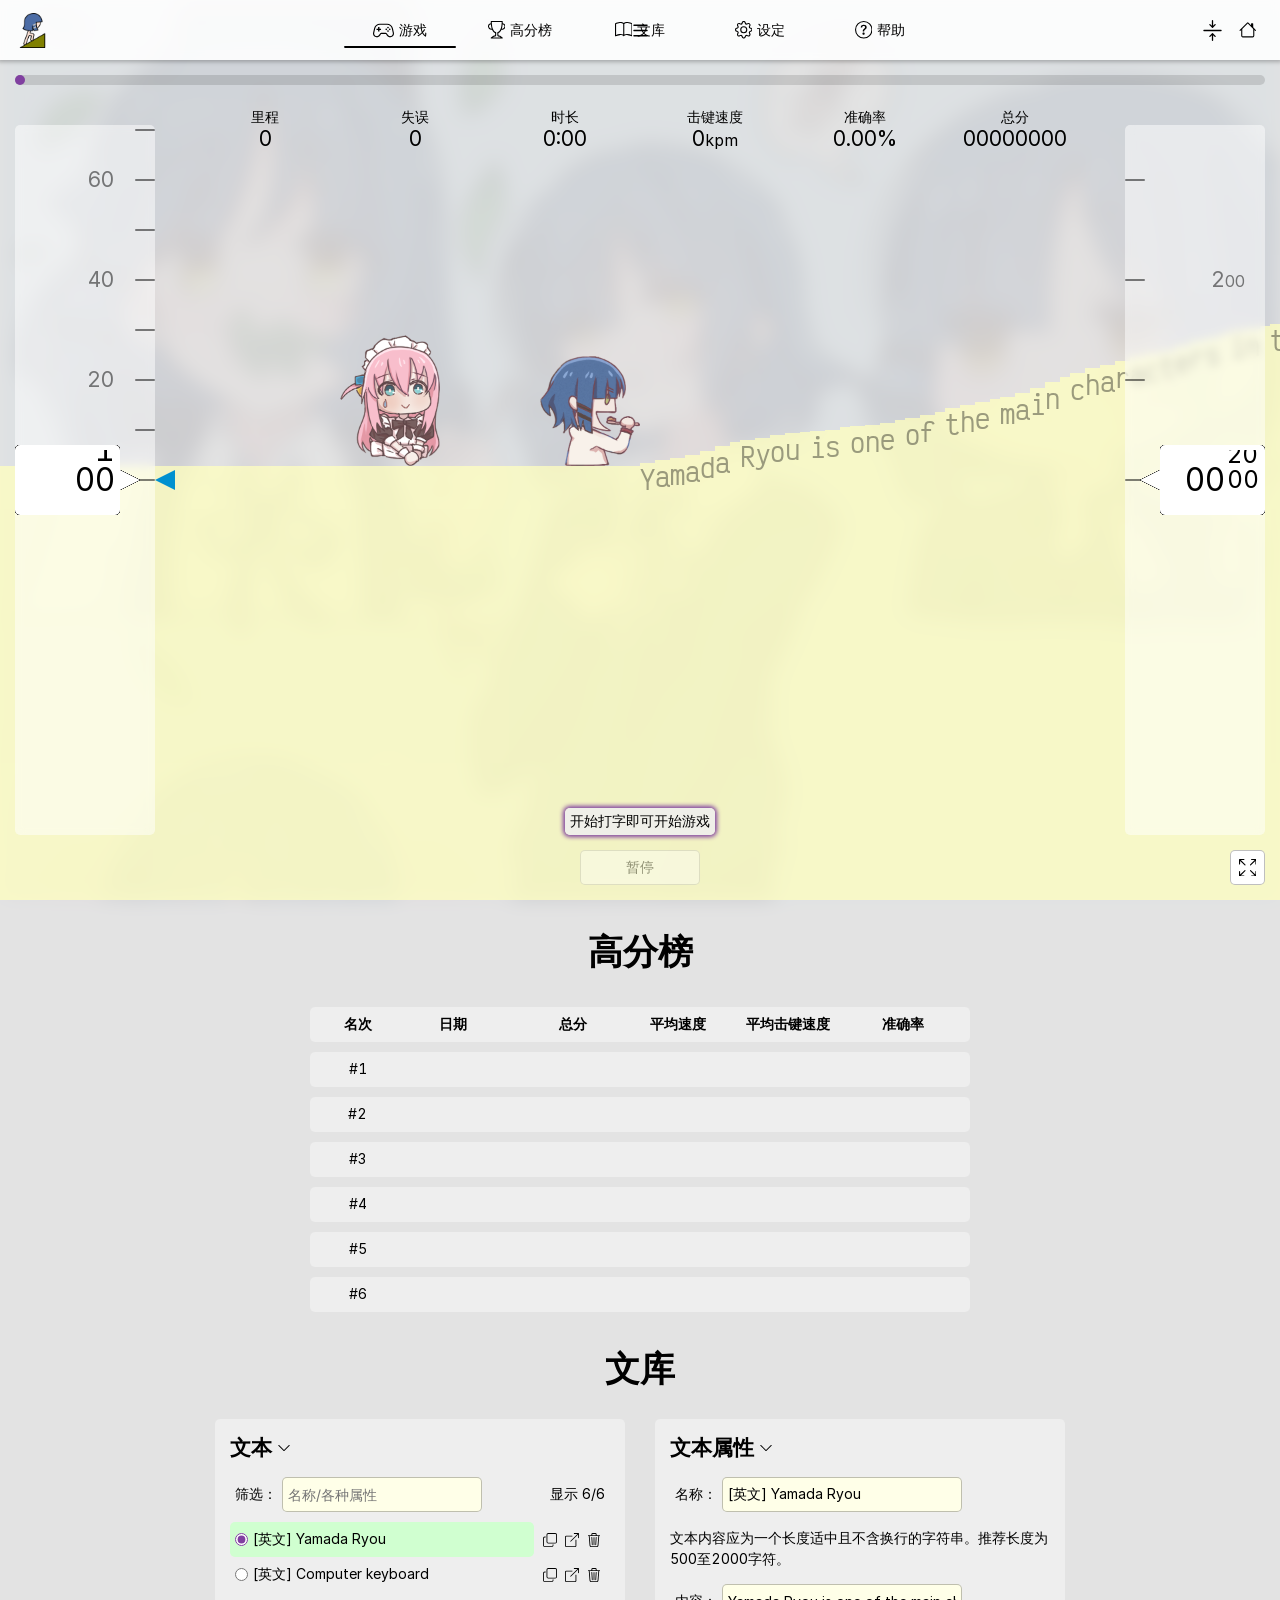
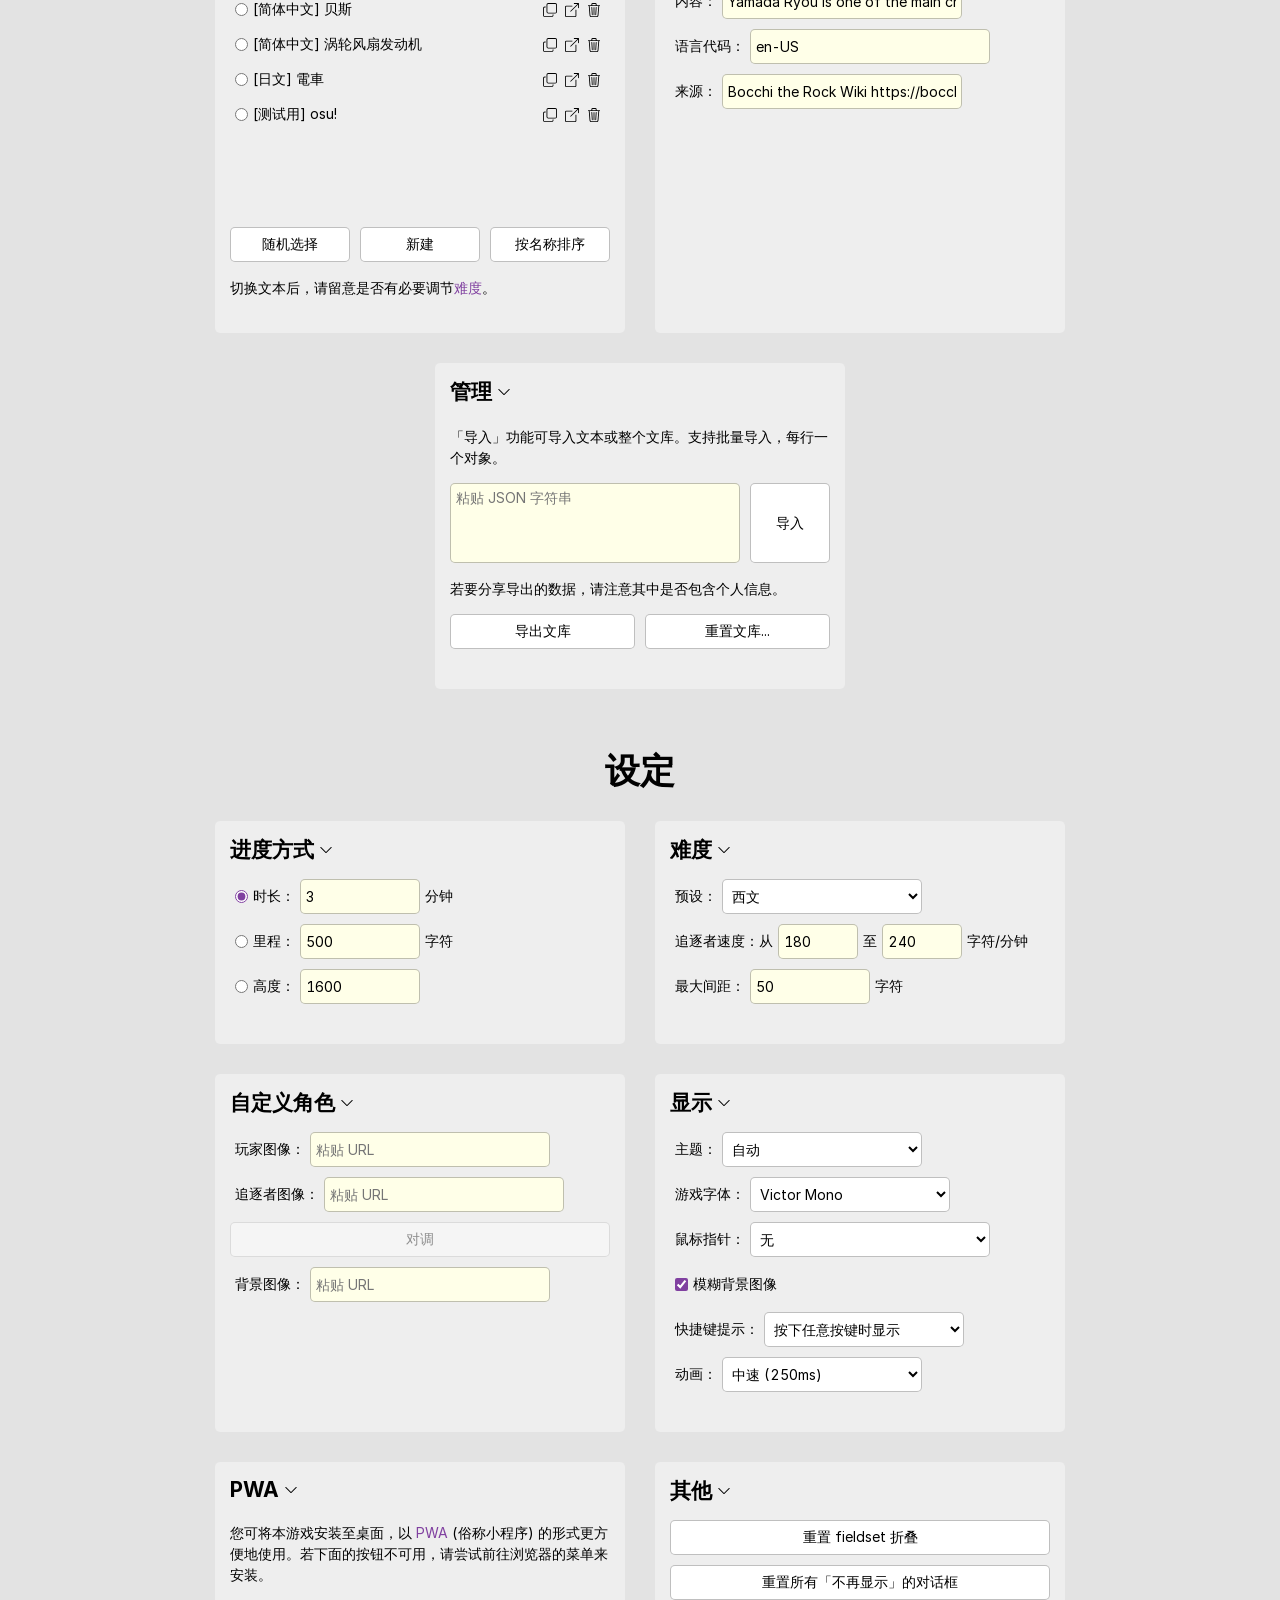
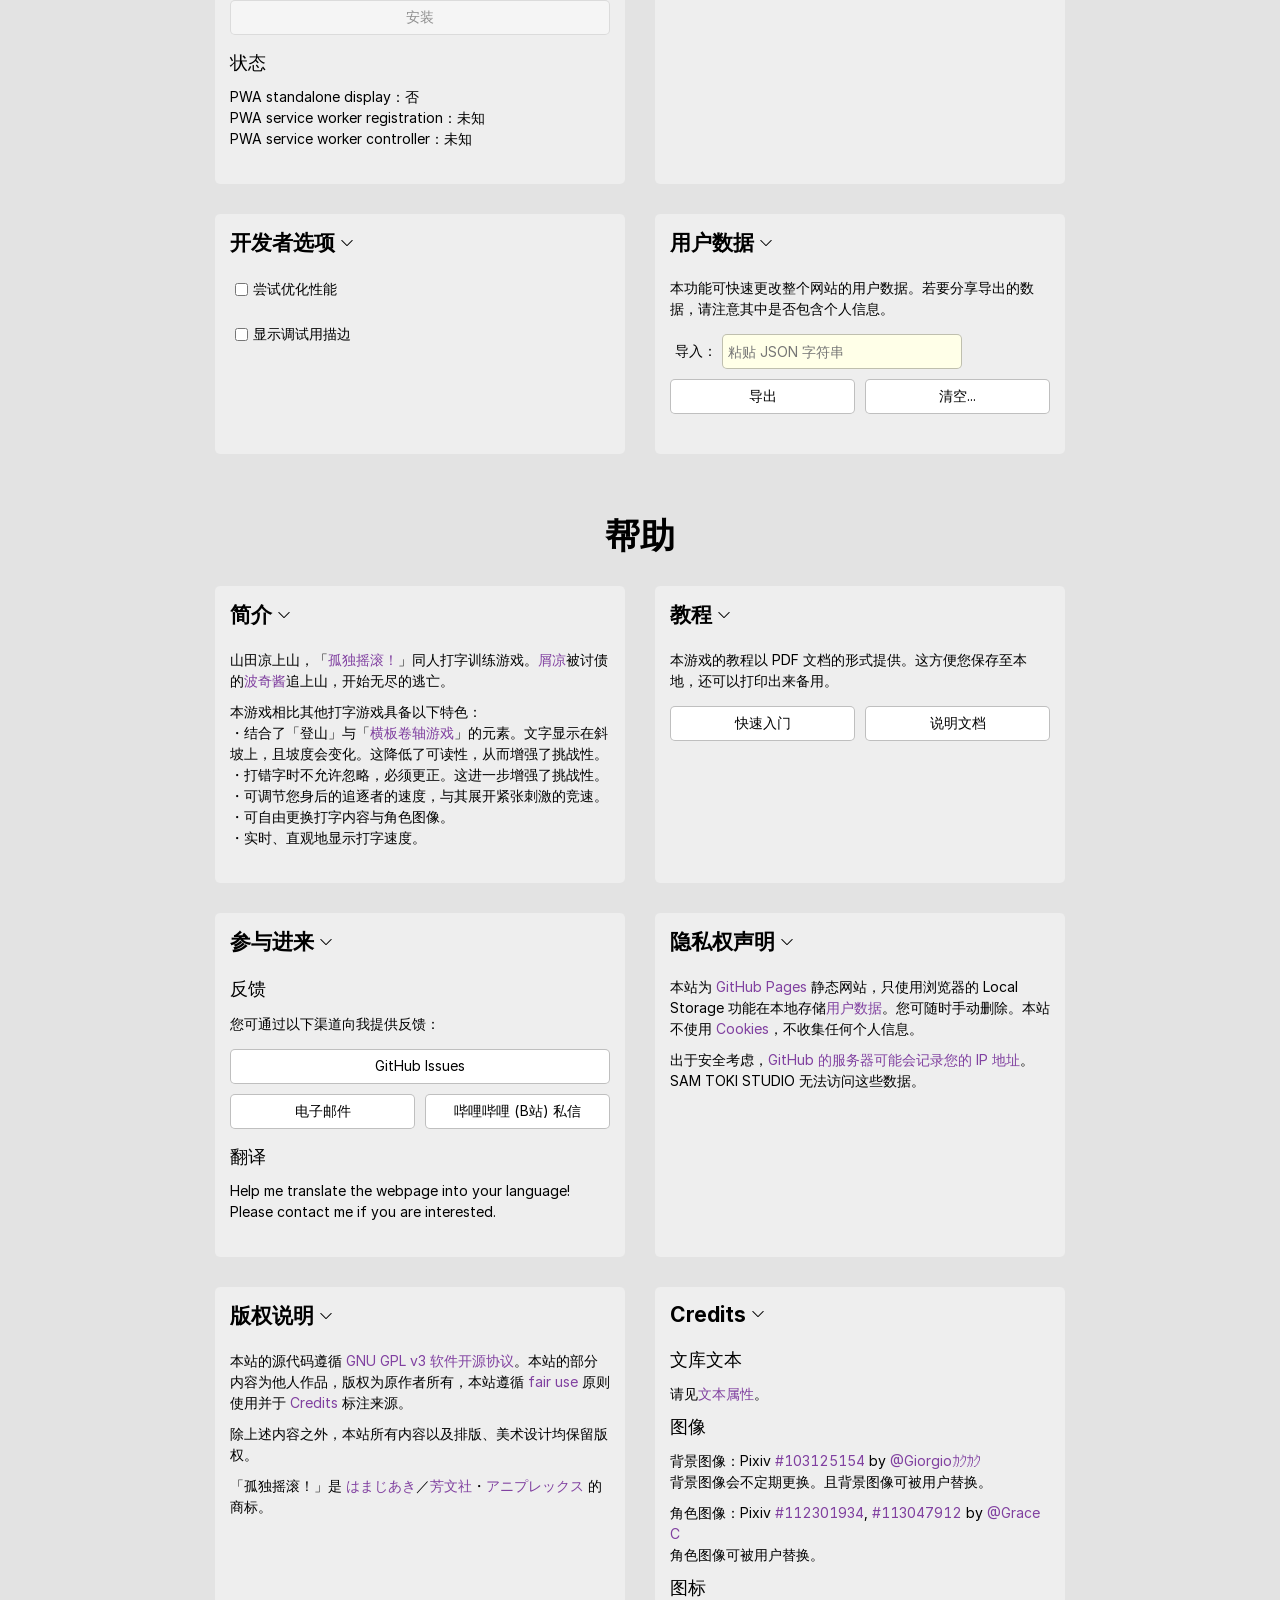
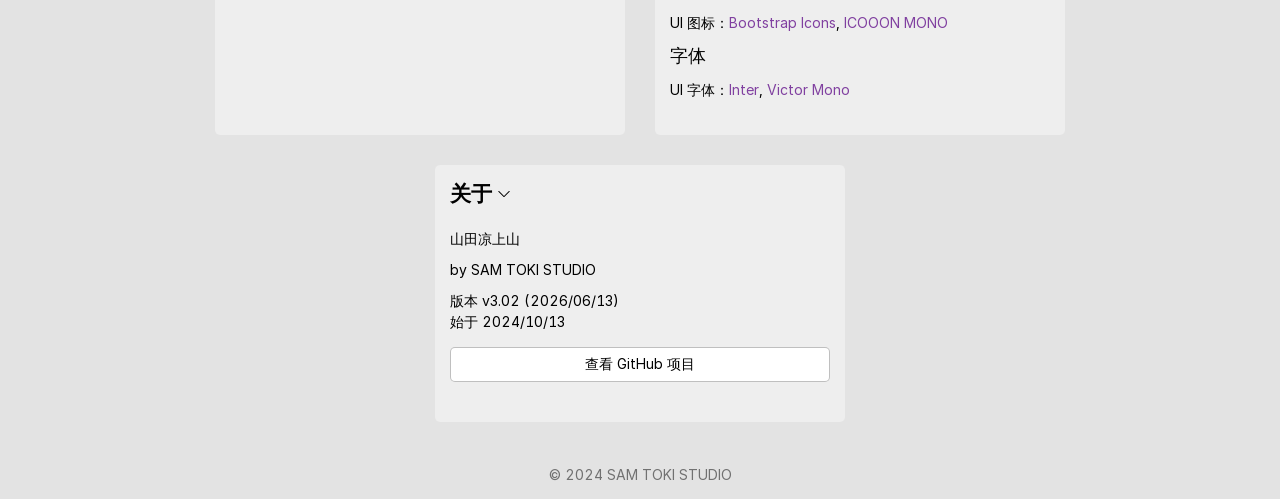
==== commit e1cb6f46: "Optimize user data repairer." ====
--- a/PROJECT/Yamanobo-Ryou/index.html
+++ b/PROJECT/Yamanobo-Ryou/index.html
@@ -24,7 +24,7 @@
 		<link id="ThemeVariant_Style" rel="stylesheet" href="styles/style_Dark.css" media="(prefers-color-scheme: dark)" />
 		<link id="ThemeVariant_Style_HighContrast" rel="stylesheet" href="styles/style_HighContrast.css" media="(prefers-contrast: more)" />
 		<script defer src="../scripts/common.js"></script>
-		<script defer src="../scripts/common_UserDataRepairer.js"></script>
+		<script defer src="scripts/script_UserDataRepairer.js"></script>
 		<script defer src="scripts/script.js"></script>
 
 		<link rel="manifest" href="manifests/manifest.json">
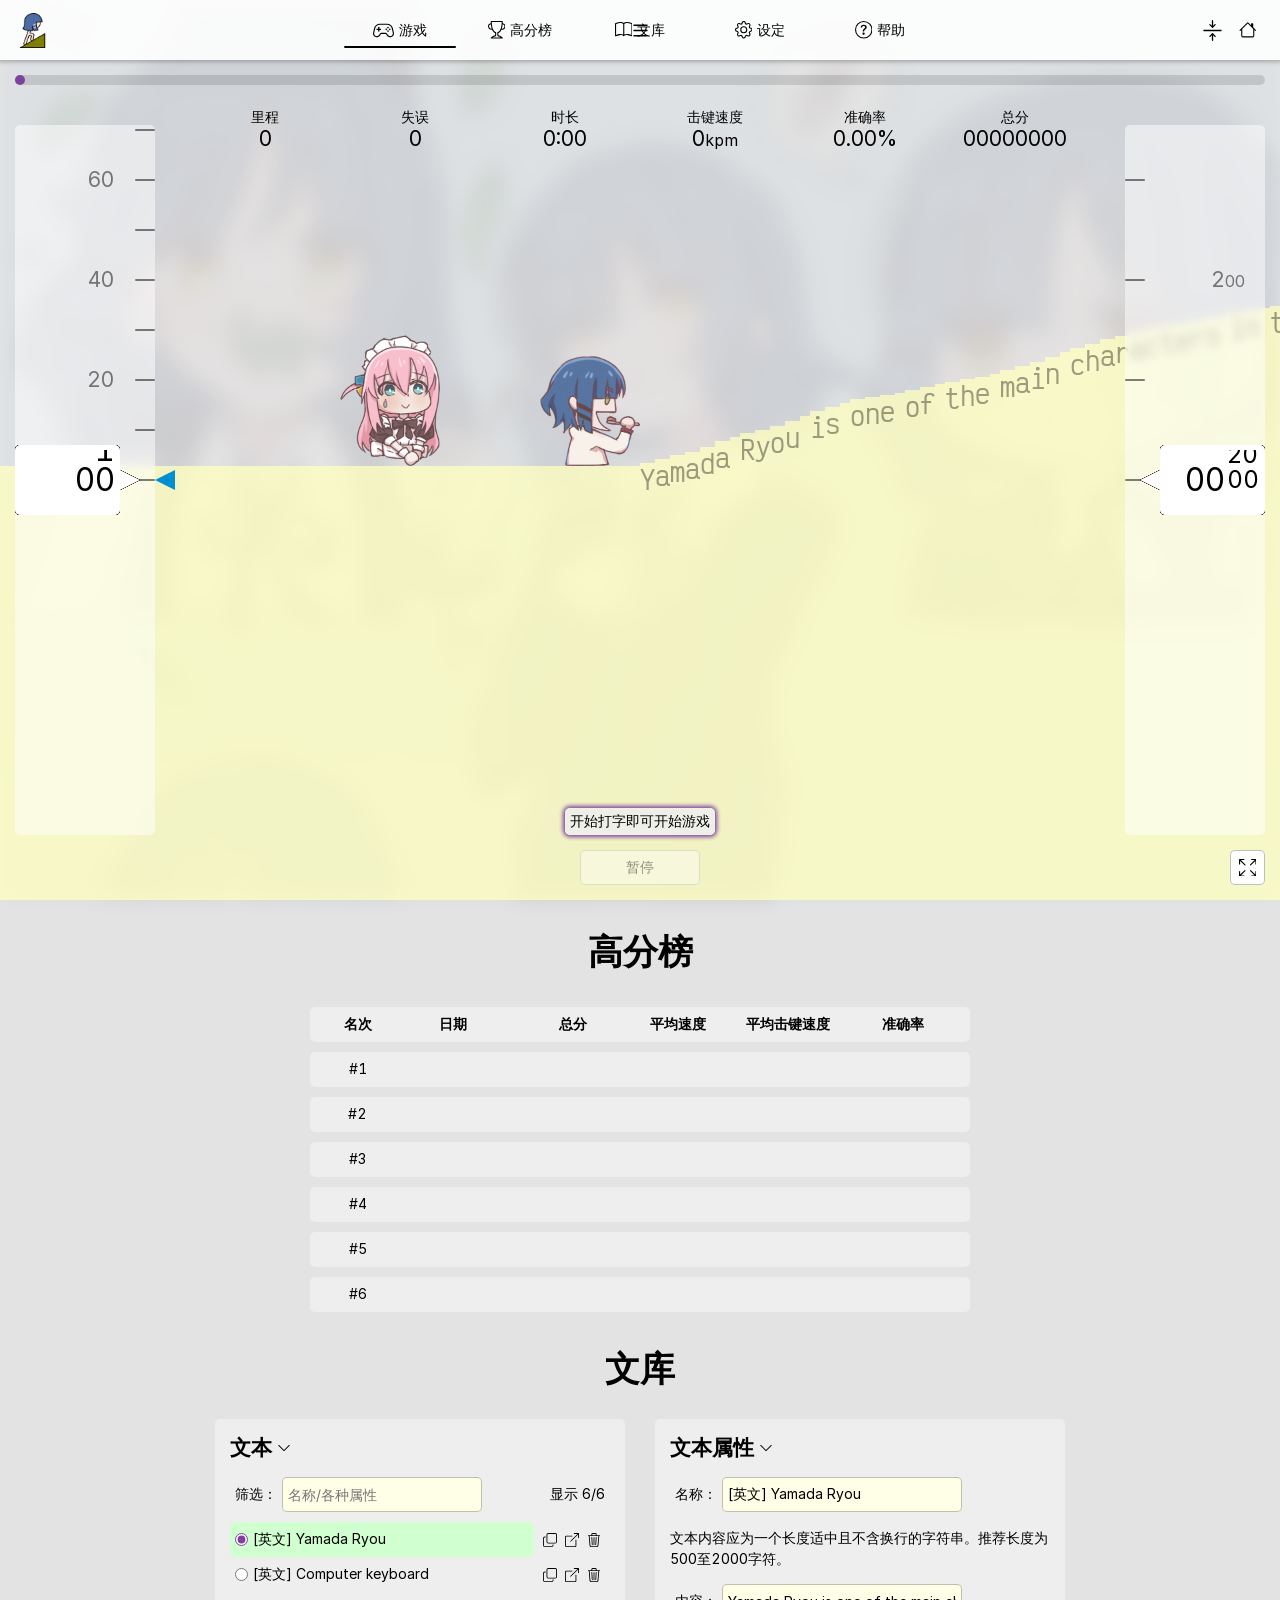
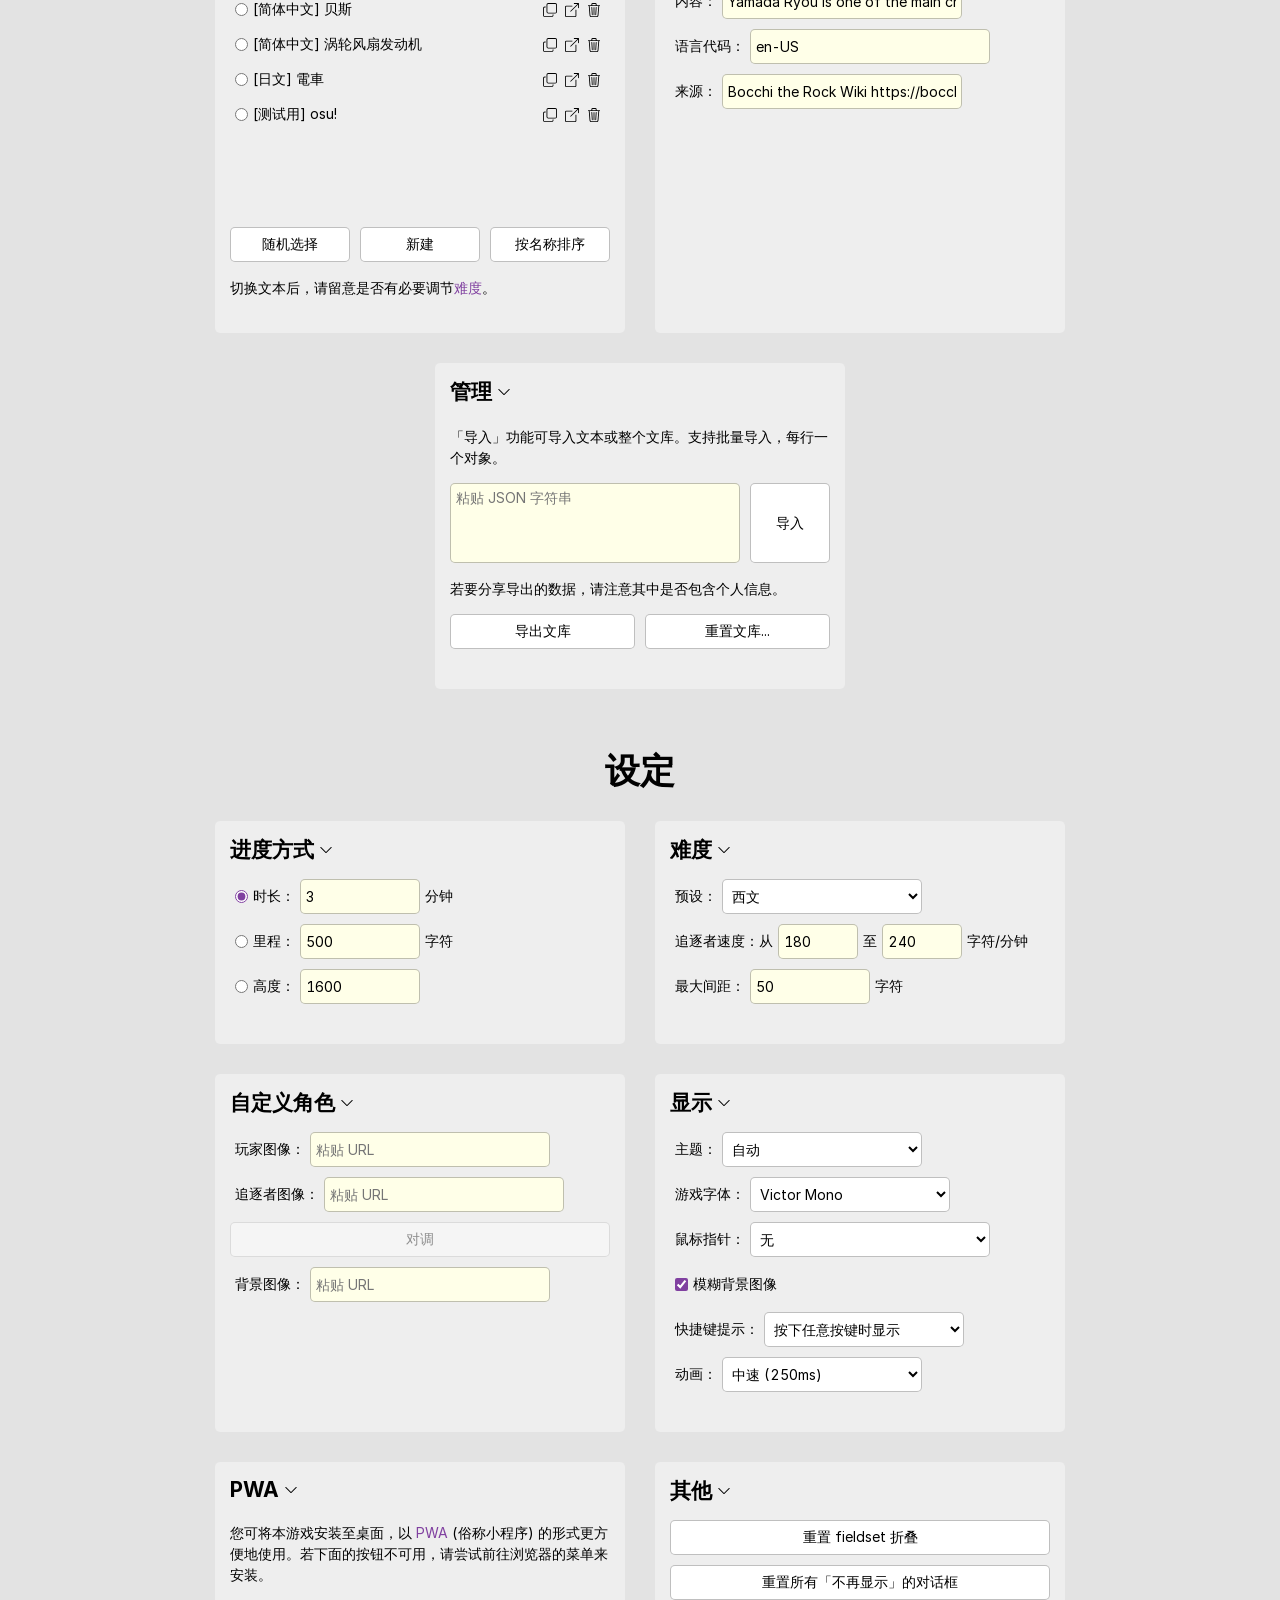
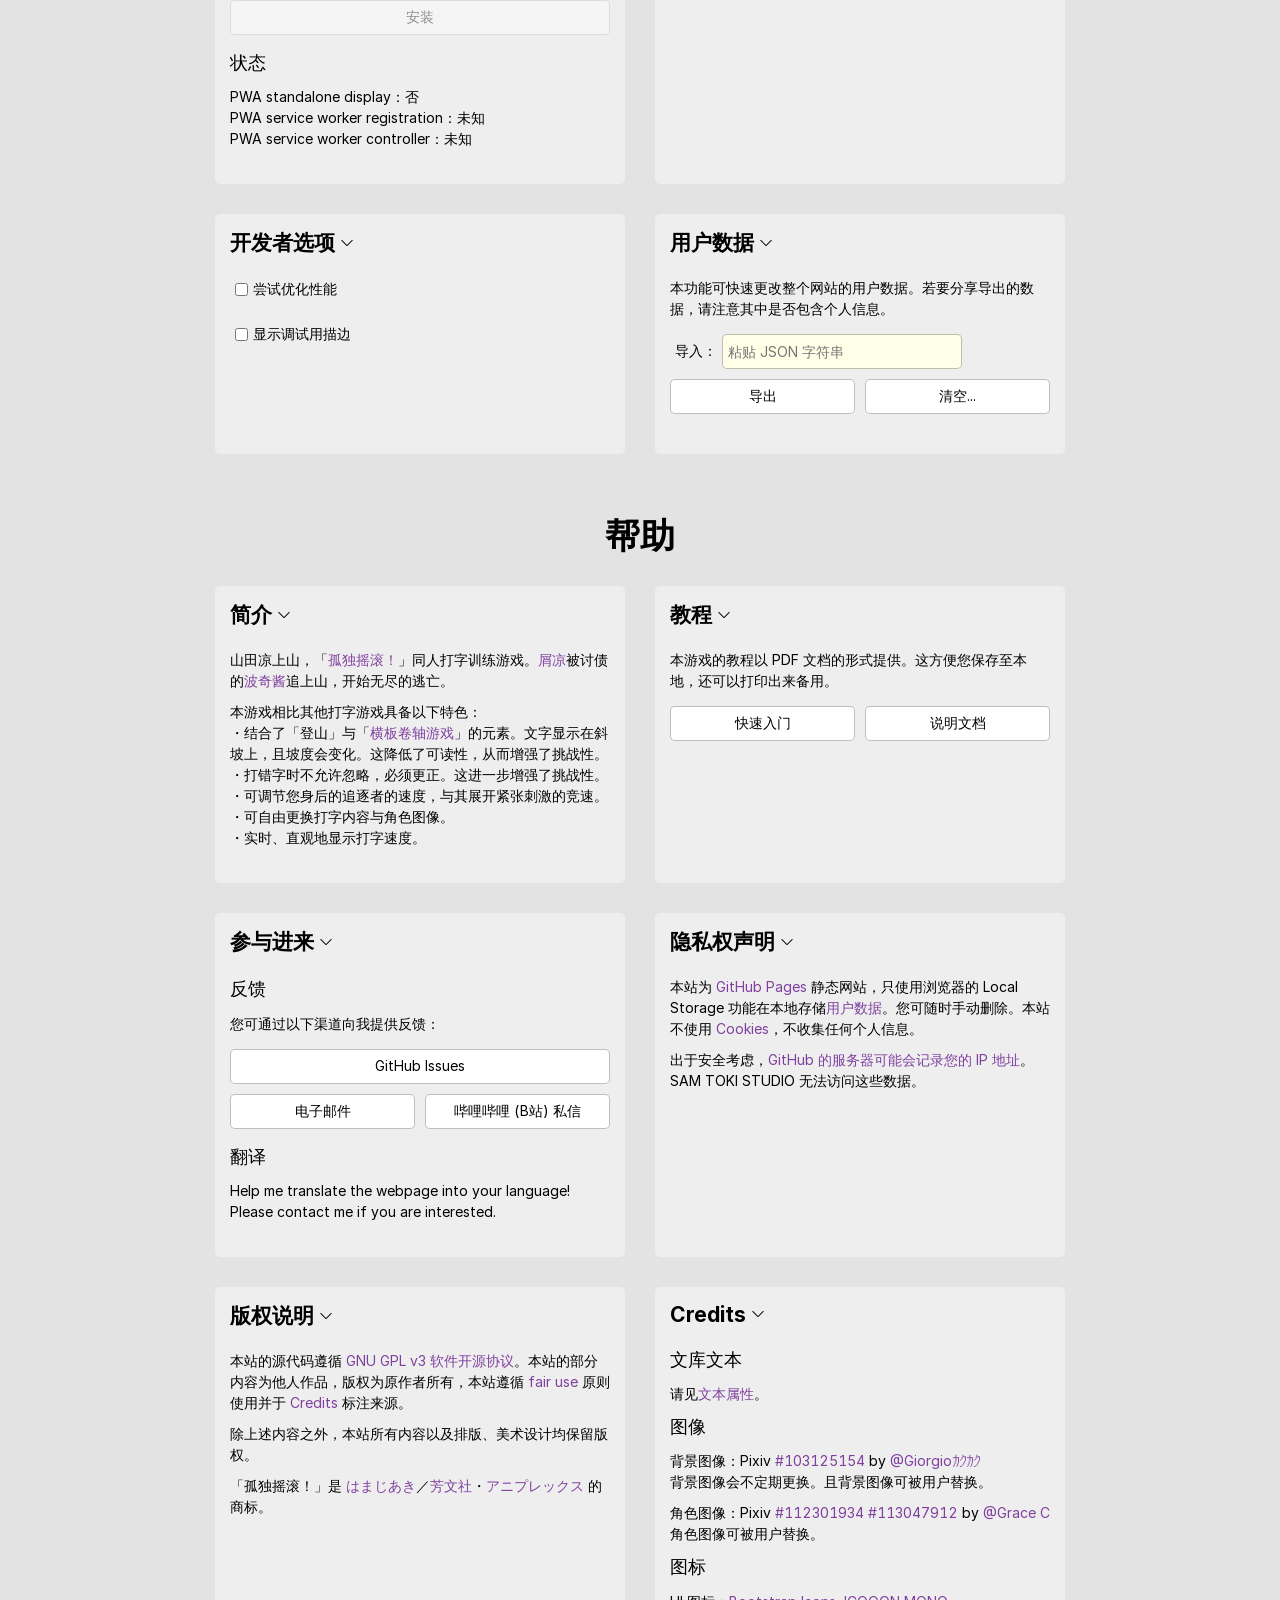
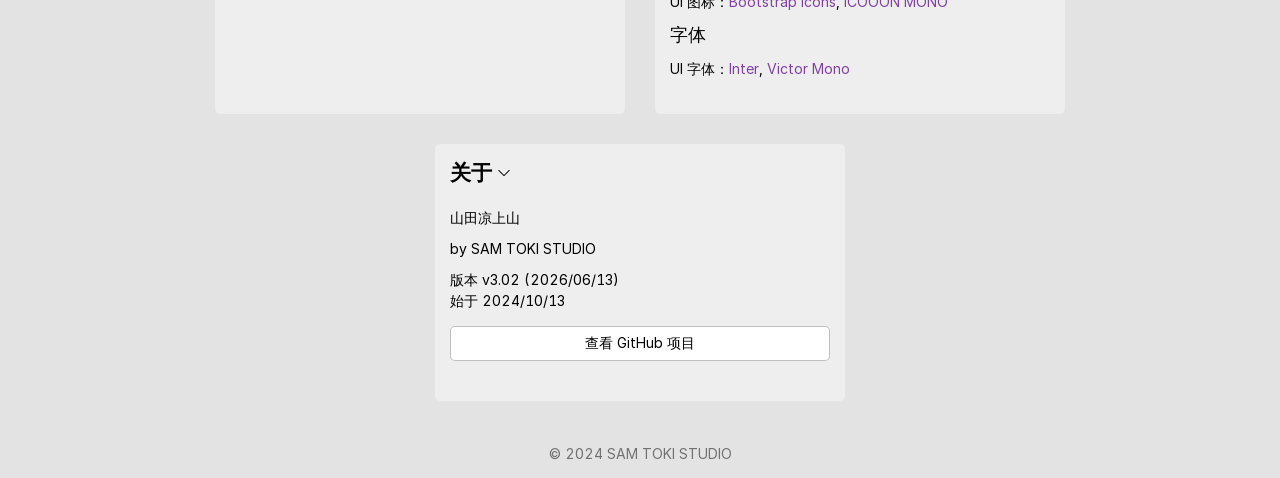
==== commit 07cc3596: "Update index.html" ====
--- a/PROJECT/Yamanobo-Ryou/index.html
+++ b/PROJECT/Yamanobo-Ryou/index.html
@@ -1395,7 +1395,7 @@
 							<h3>图像</h3>
 							<p>背景图像：Pixiv <a href="https://pixiv.net/en/artworks/103125154">#103125154</a> by <a href="https://pixiv.net/en/users/335810">@Giorgioｶｸｶｸ</a><br />
 								背景图像会不定期更换。且背景图像可被用户替换。</p>
-							<p>角色图像：Pixiv <a href="https://pixiv.net/en/artworks/112301934">#112301934</a>, <a href="https://pixiv.net/en/artworks/113047912">#113047912</a> by <a href="https://pixiv.net/en/users/33777297">@Grace C</a><br />
+							<p>角色图像：Pixiv <a href="https://pixiv.net/en/artworks/112301934">#112301934</a> <a href="https://pixiv.net/en/artworks/113047912">#113047912</a> by <a href="https://pixiv.net/en/users/33777297">@Grace C</a><br />
 								角色图像可被用户替换。</p>
 							<h3>图标</h3>
 							<p>UI 图标：<a href="https://icons.getbootstrap.com">Bootstrap Icons</a>, <a href="https://icooon-mono.com">ICOOON MONO</a></p>
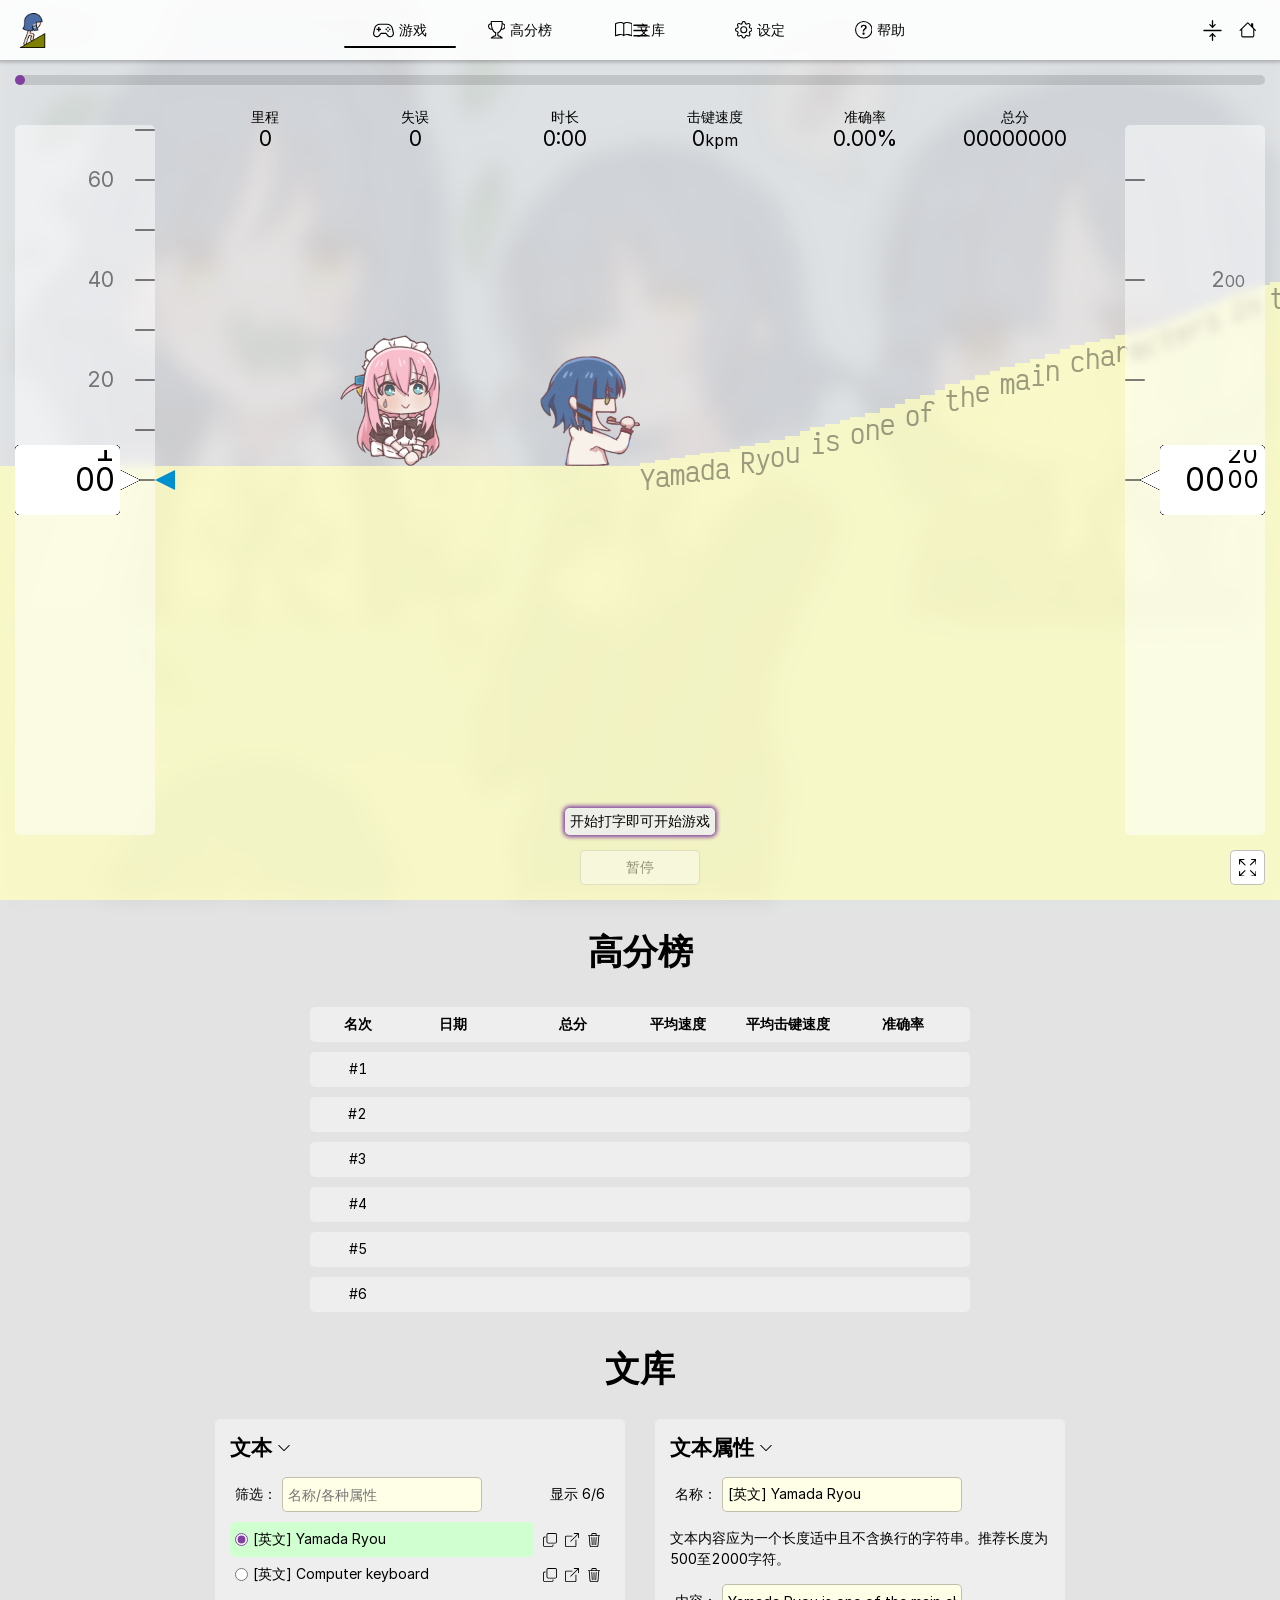
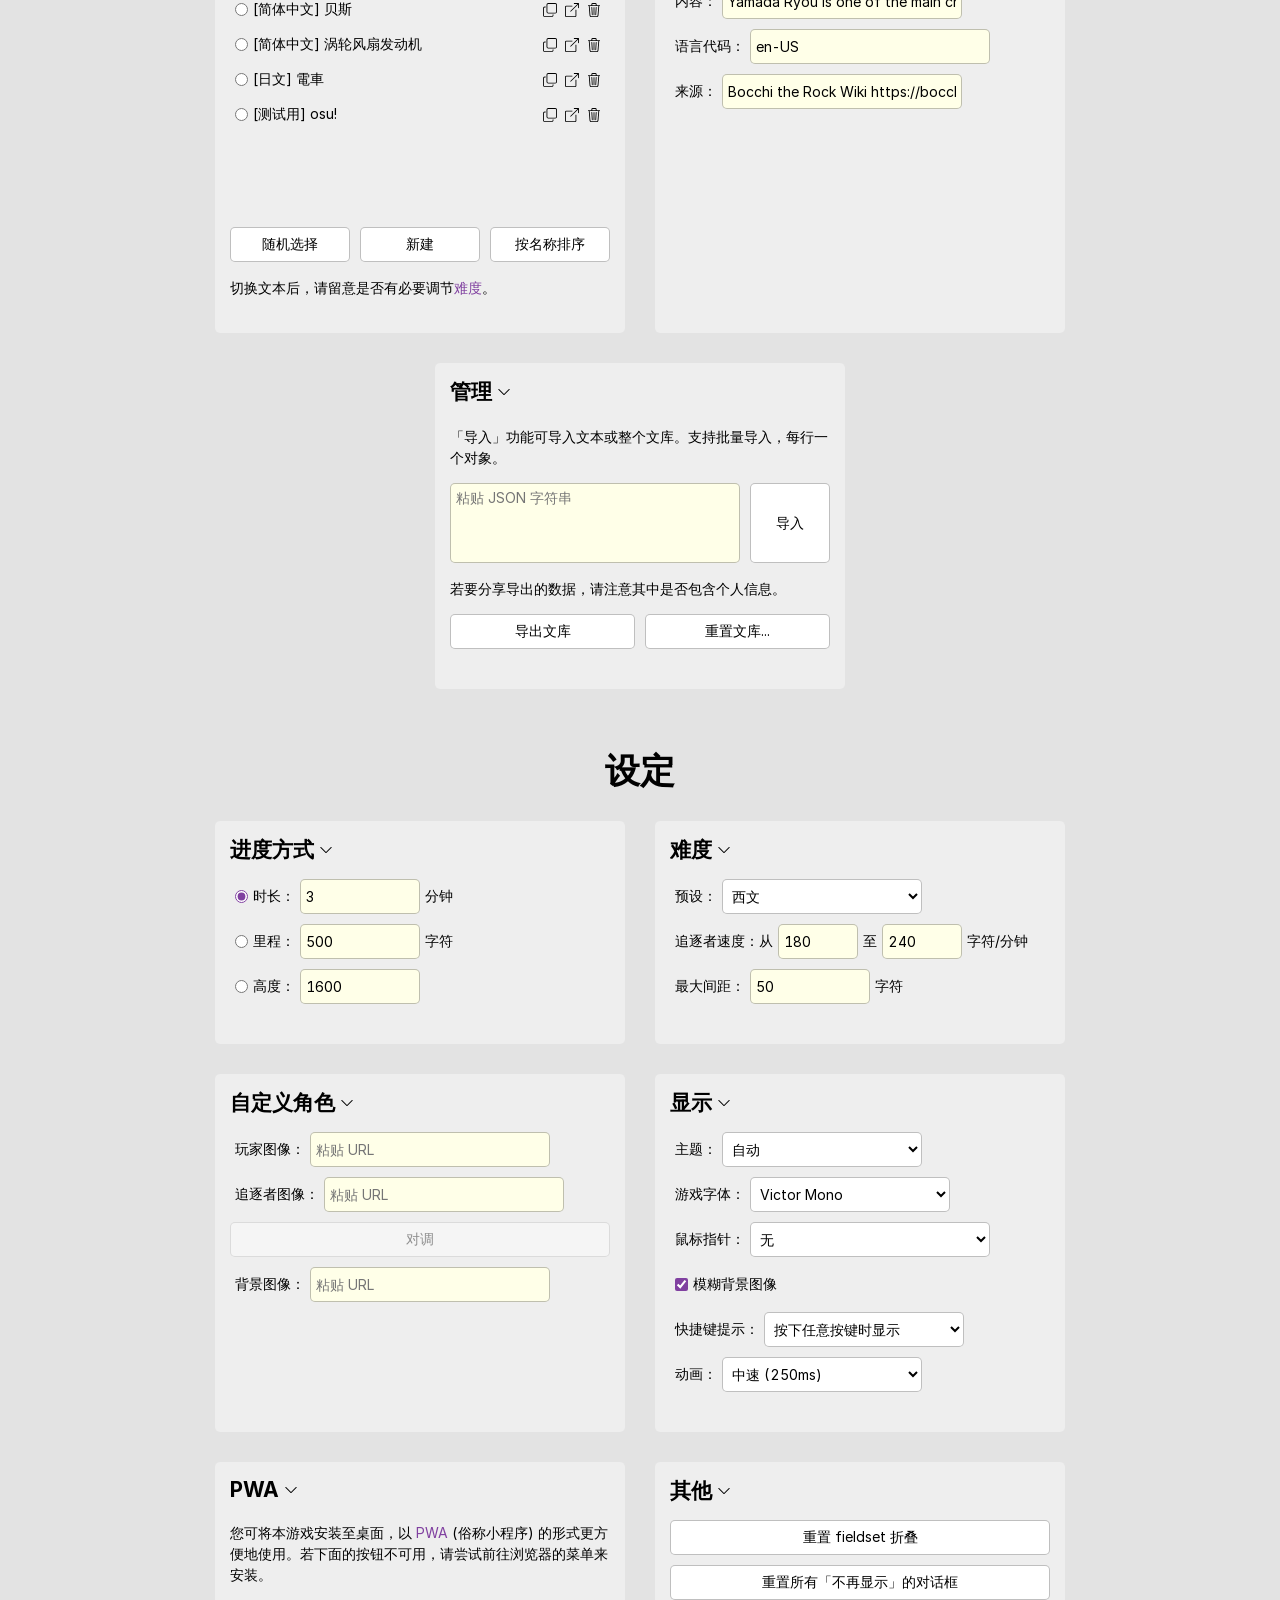
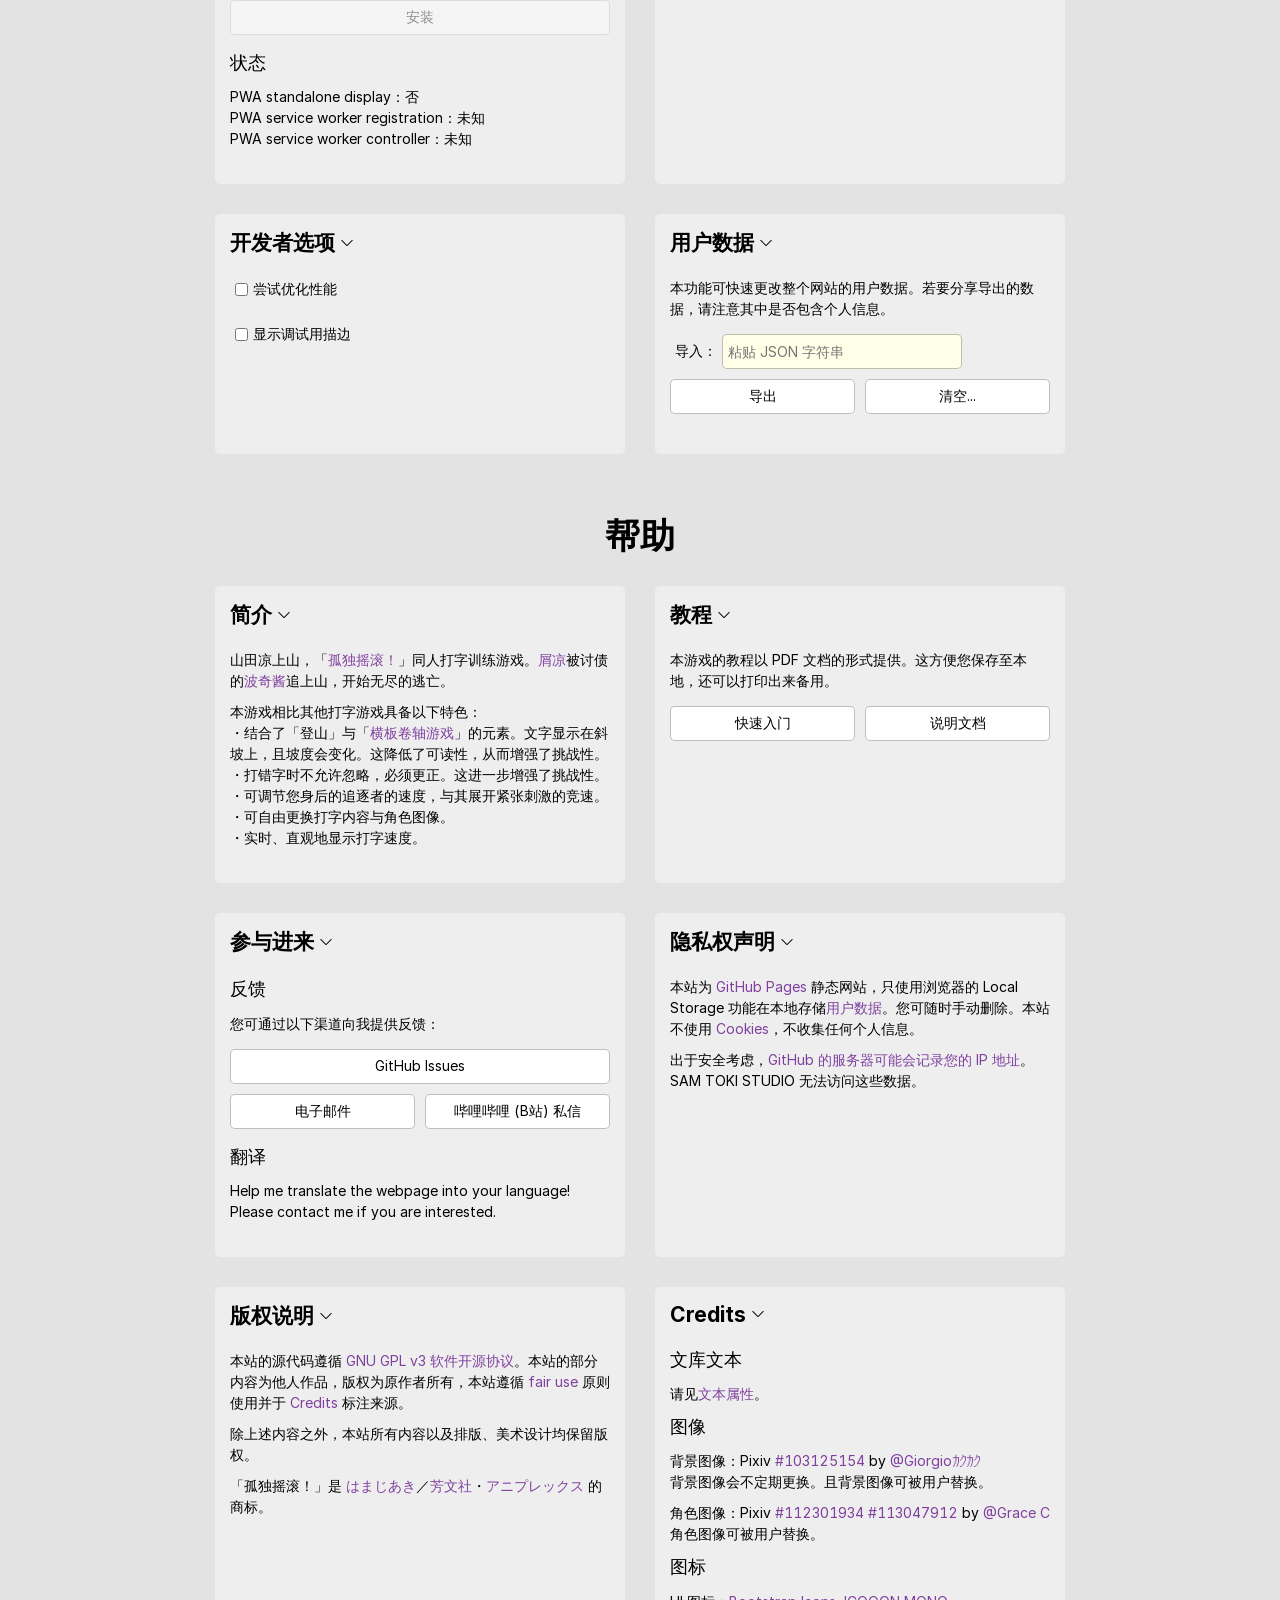
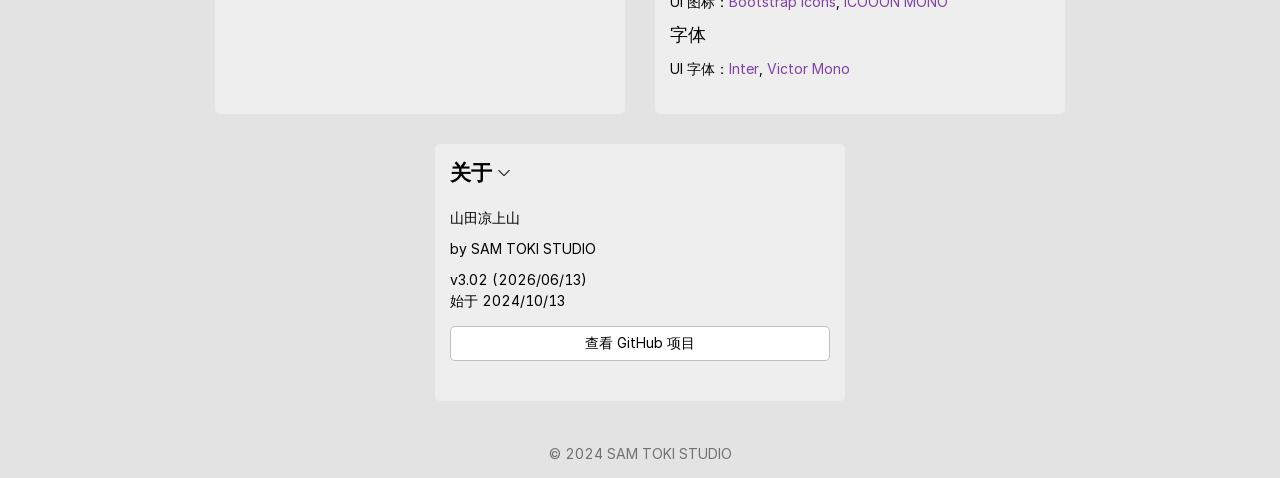
==== commit a4403ee1: "Update index.html" ====
--- a/PROJECT/Yamanobo-Ryou/index.html
+++ b/PROJECT/Yamanobo-Ryou/index.html
@@ -1417,7 +1417,7 @@
 						<fieldset id="Fieldset_HelpAbout">
 							<p>山田凉上山</p>
 							<p>by SAM TOKI STUDIO</p>
-							<p>版本 v3.02 (<time datetime="2026-06-13" pubdate="pubdate">2026/06/13</time>)<br />
+							<p>v3.02 (<time datetime="2026-06-13" pubdate="pubdate">2026/06/13</time>)<br />
 								始于 2024/10/13</p>
 							<p class="GreenText Hidden" id="Label_HelpNewVersionReady" inert="true">新版本已就绪，将在下次启动时生效。</p>
 							<ul class="CtrlGroup BelowParagraph">
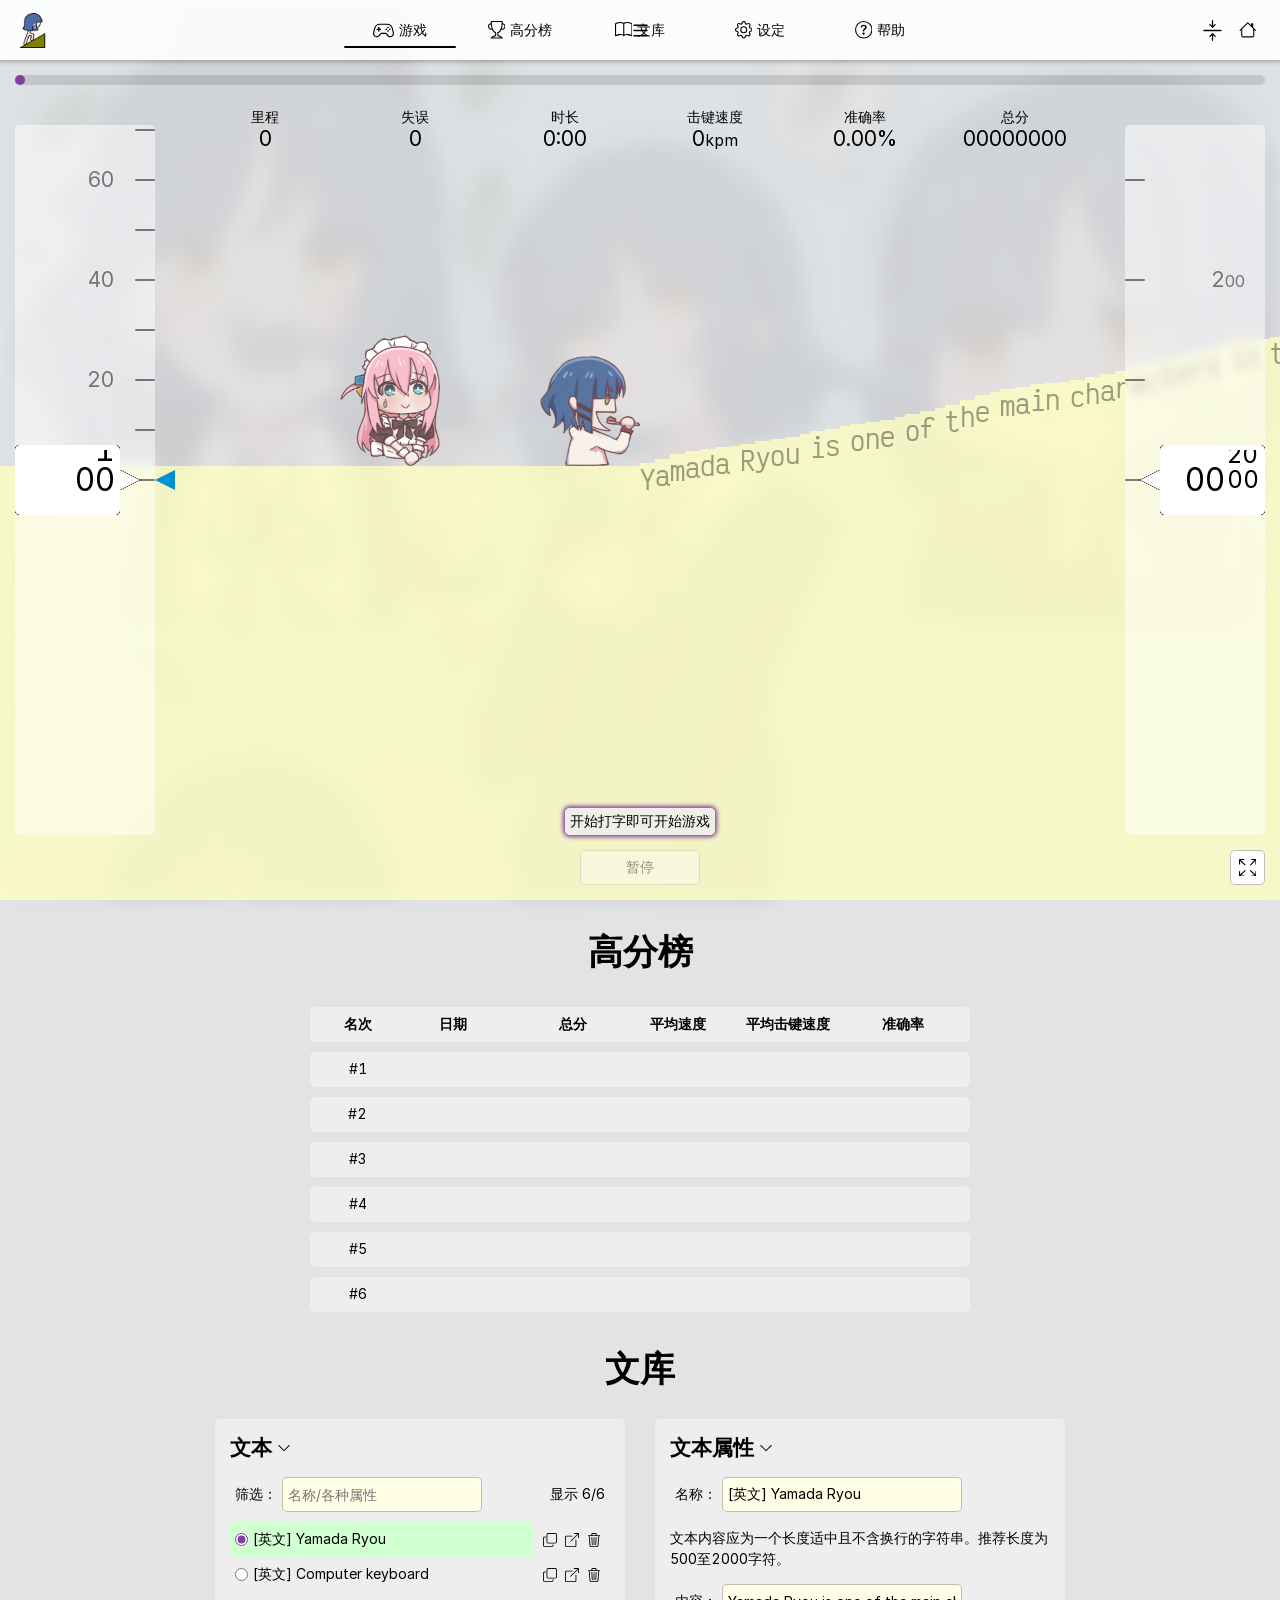
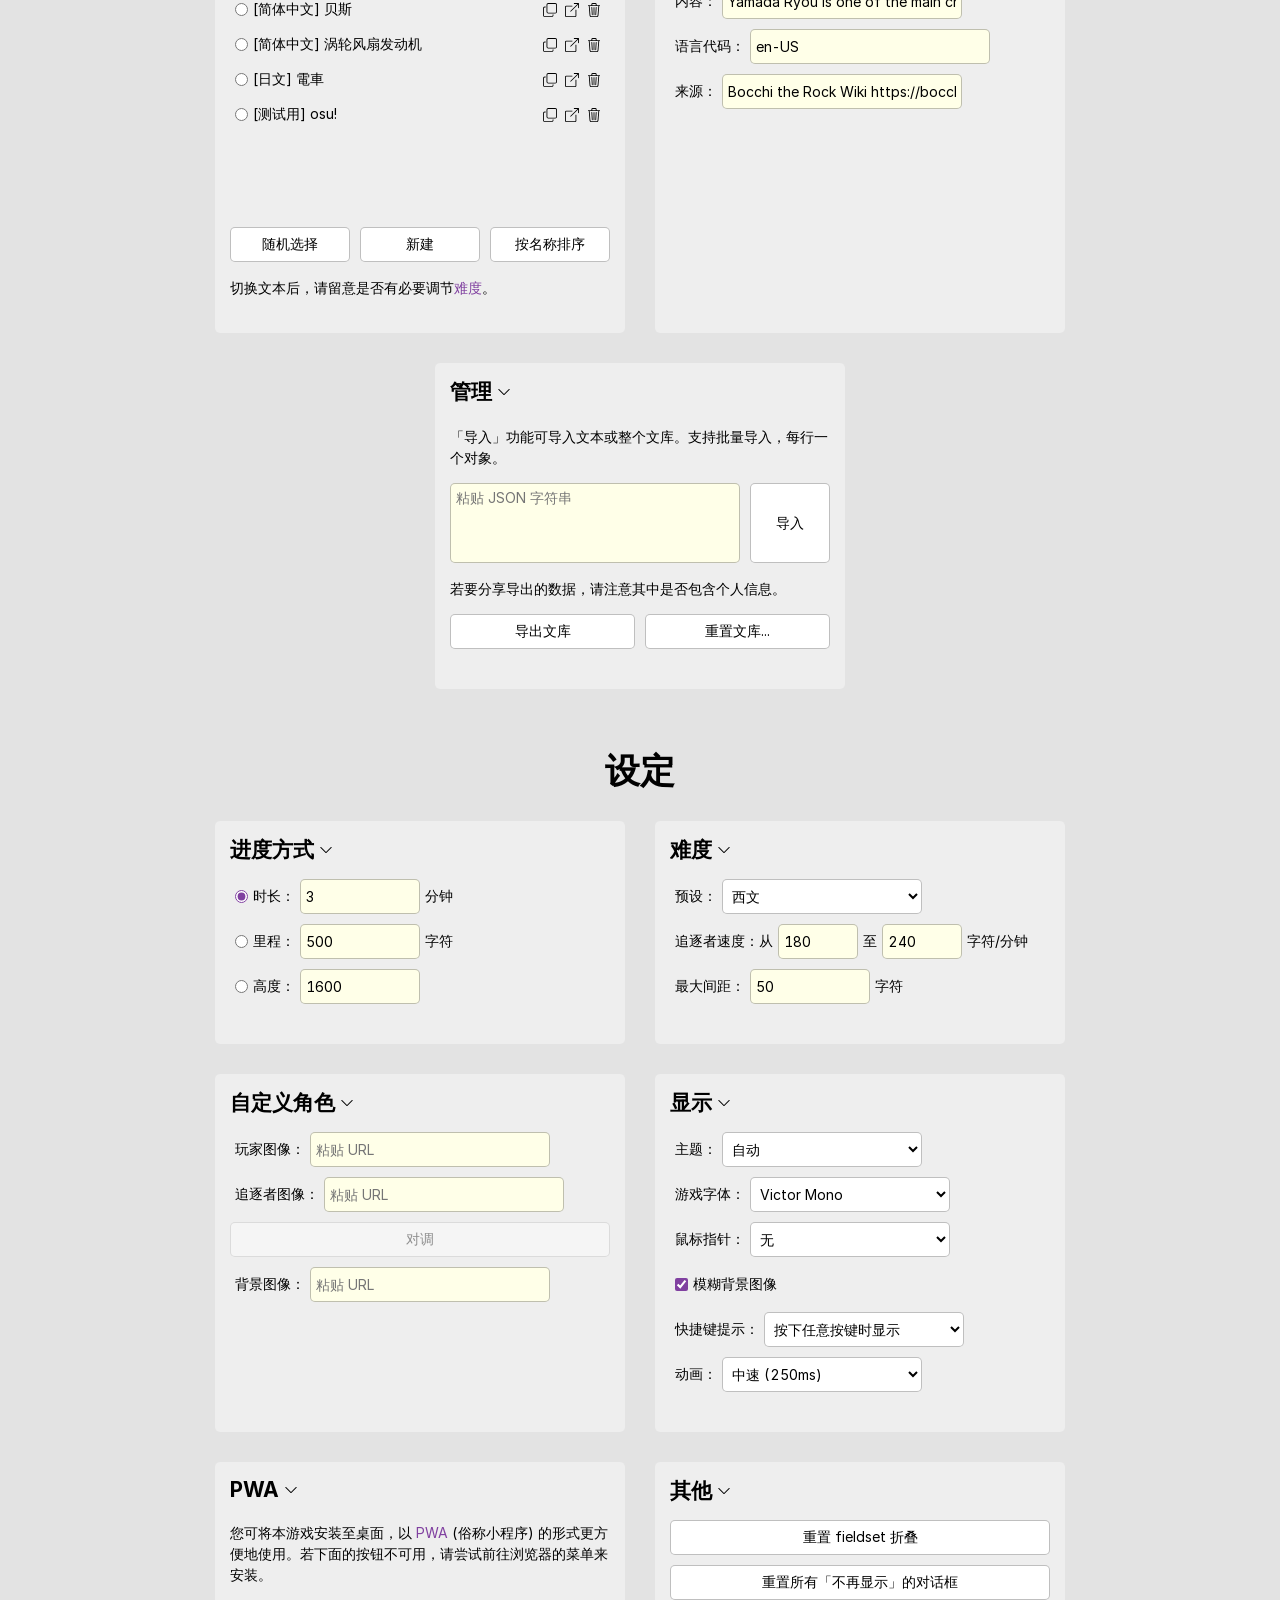
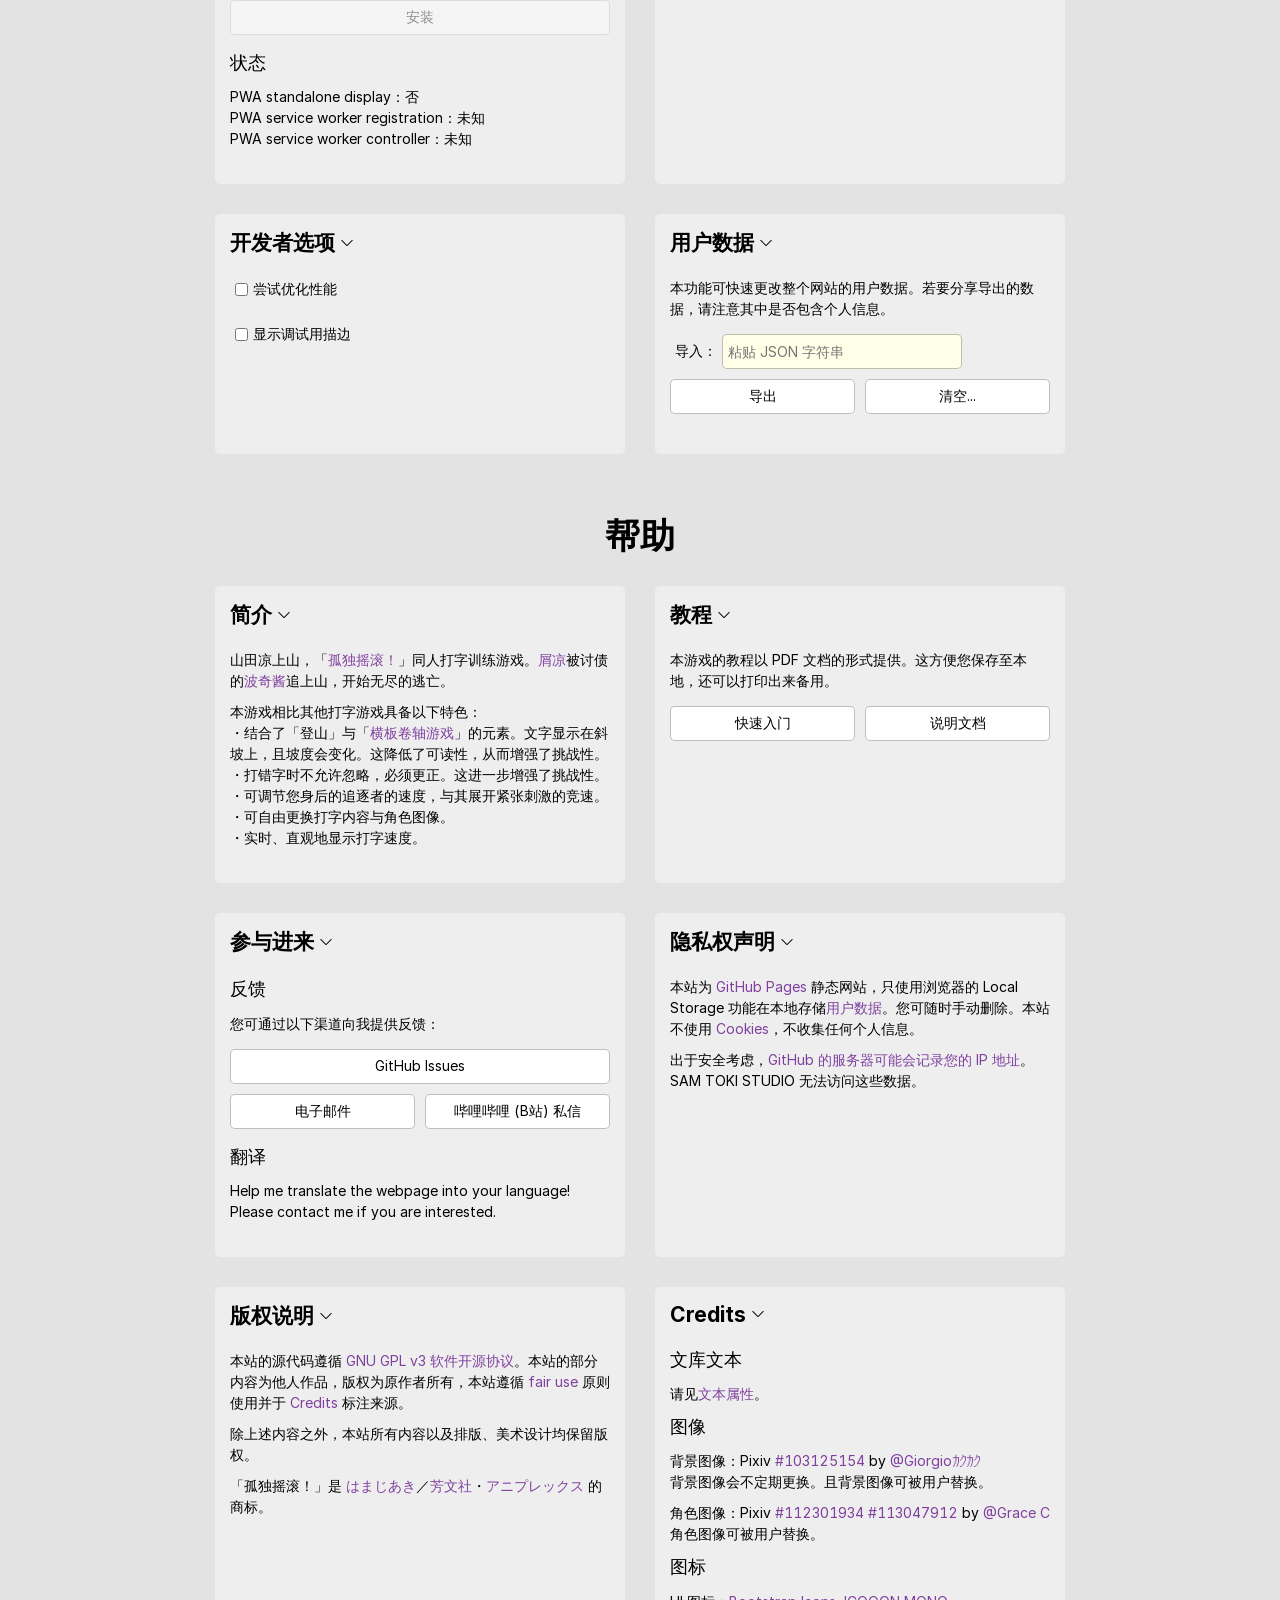
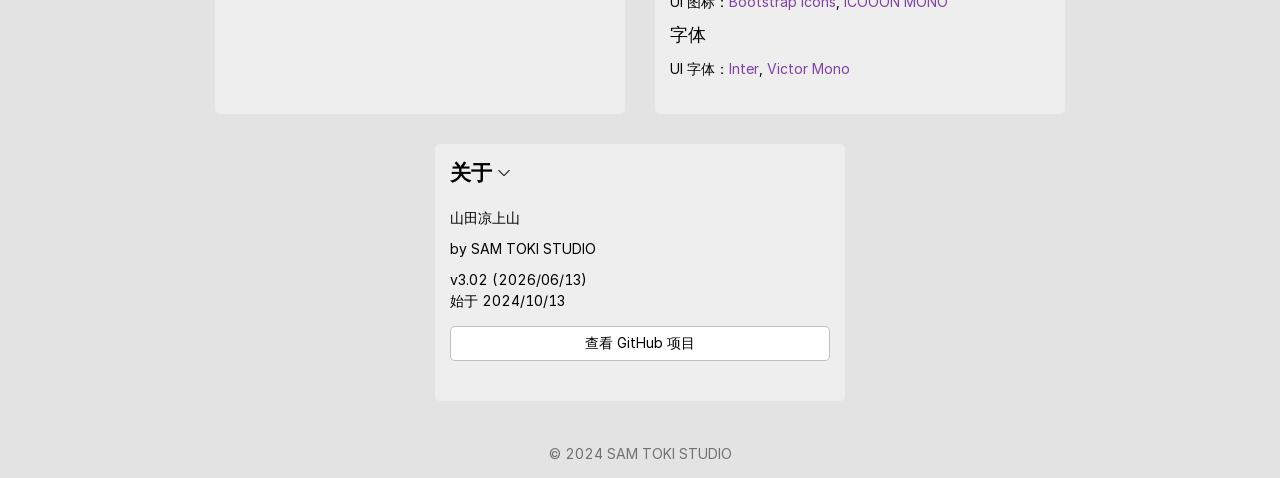
==== commit 083f142b: "Update index.html" ====
--- a/PROJECT/Yamanobo-Ryou/index.html
+++ b/PROJECT/Yamanobo-Ryou/index.html
@@ -1122,13 +1122,13 @@
 								<li class="Ctrl">
 									<label for="Combobox_SettingsCursor">
 										<span>鼠标指针：</span>
-										<select class="Combobox Width240" id="Combobox_SettingsCursor" onchange="SetCursor()">
+										<select class="Combobox" id="Combobox_SettingsCursor" onchange="SetCursor()">
 											<option value="None" selected>无</option>
 											<option value="BTRAhoge">孤独摇滚！</option>
 											<option value="Genshin">原神</option>
 											<option value="GenshinFurina">原神 芙宁娜</option>
 											<option value="GenshinNahida">原神 纳西妲</option>
-											<option value="SilentWitch">Silent Witch 沉默魔女的秘密</option>
+											<option value="SilentWitch">Silent Witch</option>
 										</select>
 									</label>
 								</li>
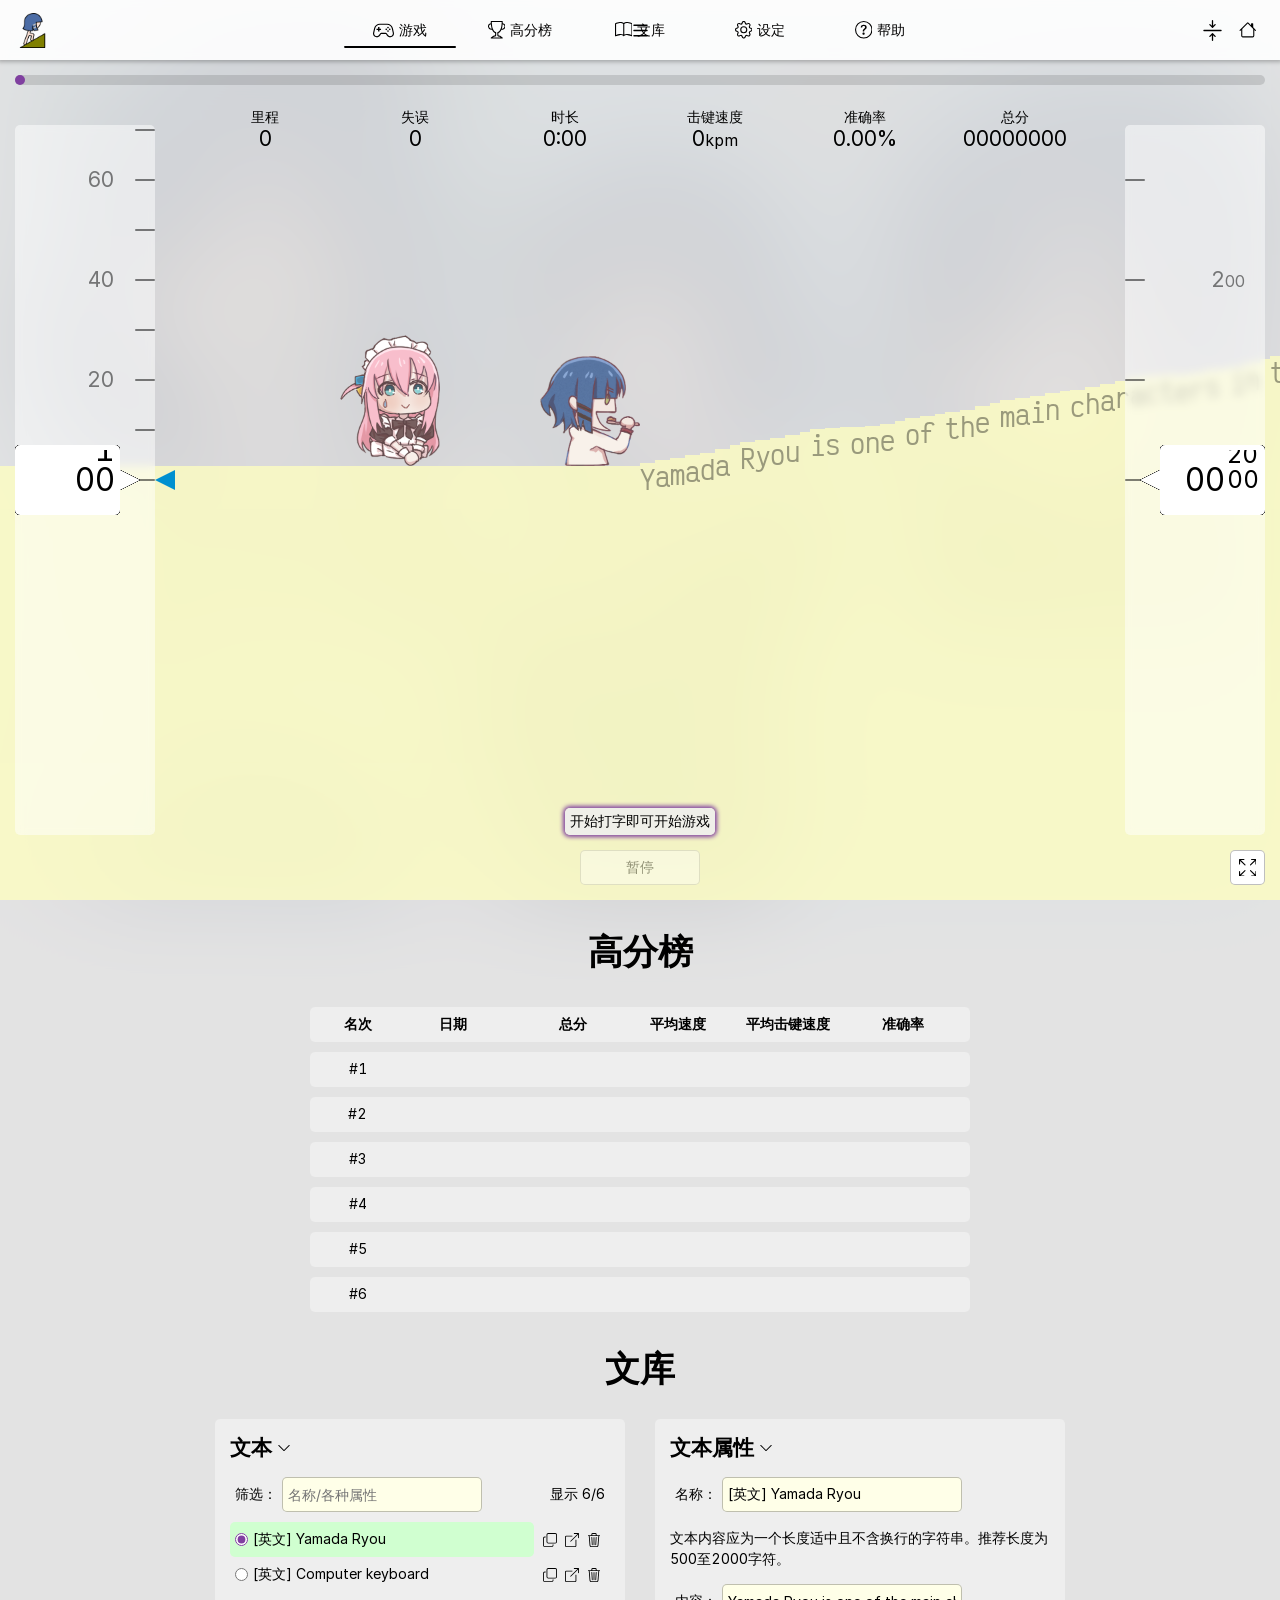
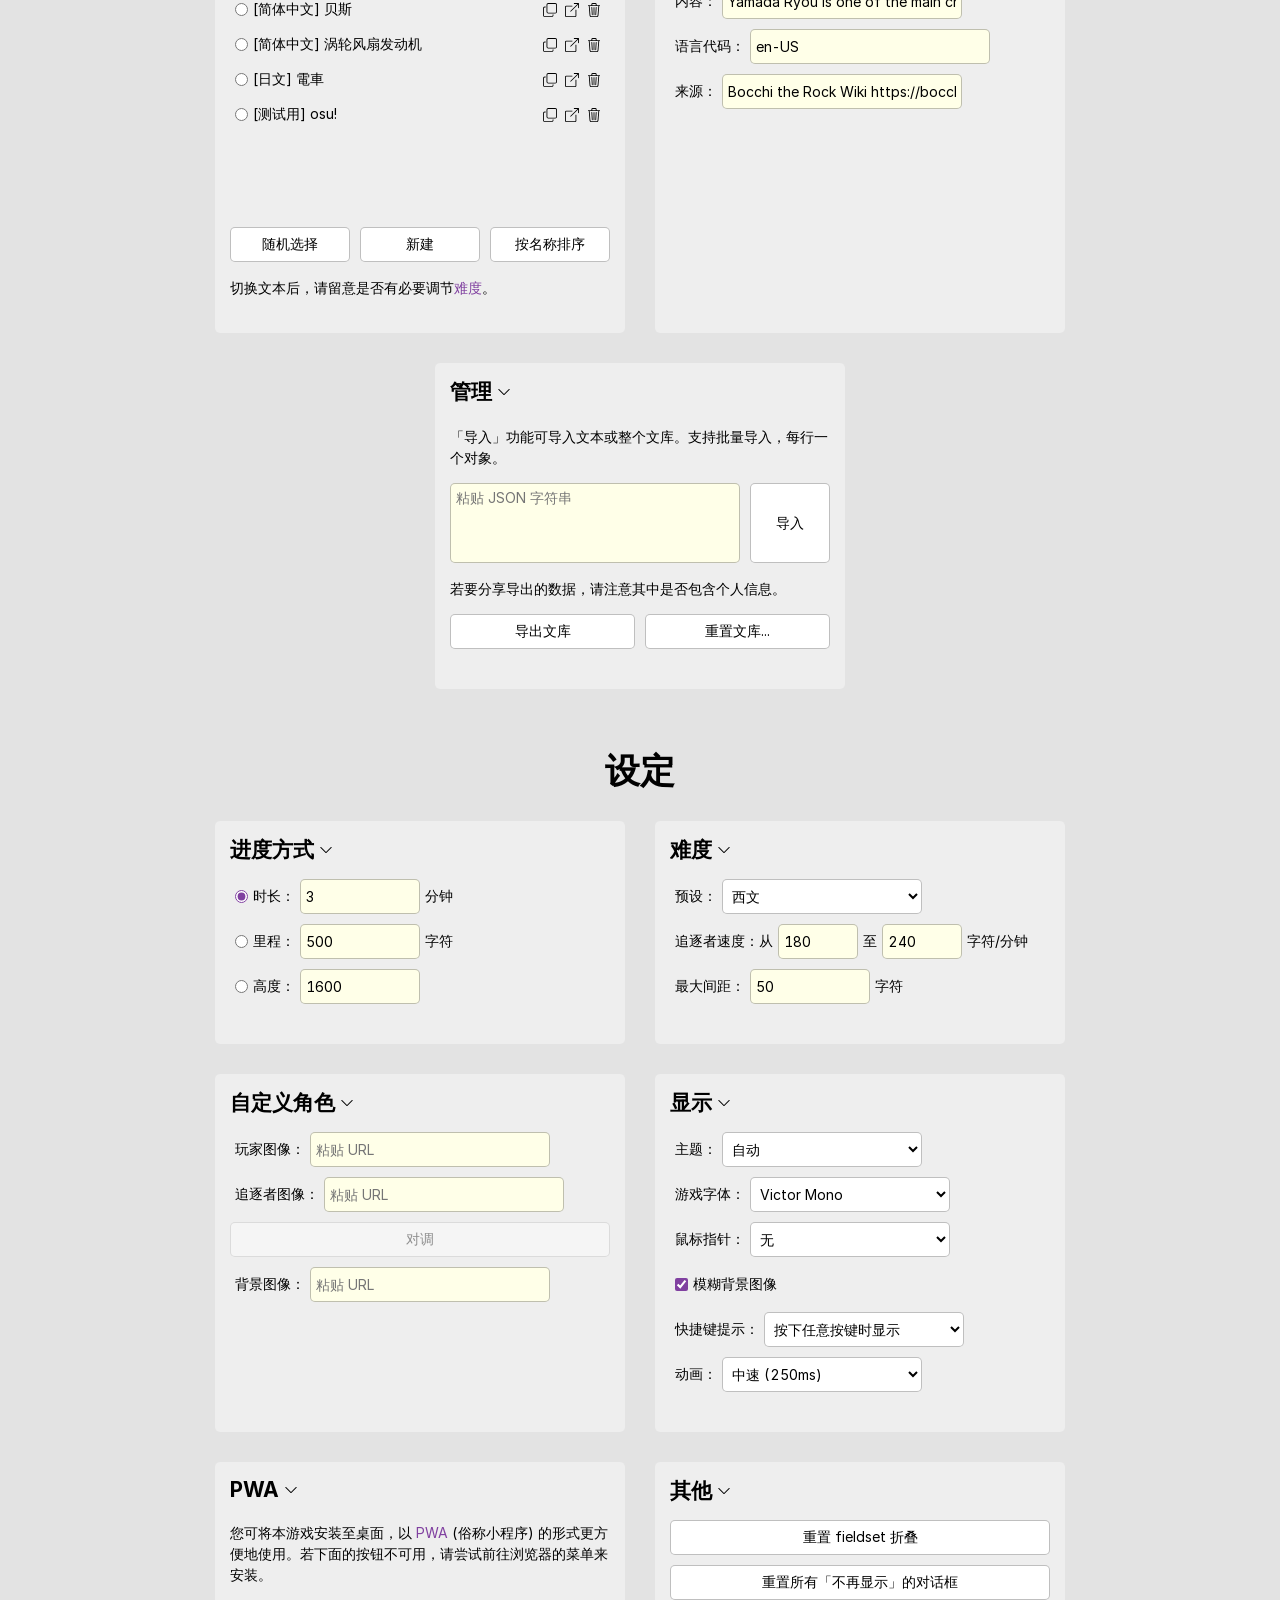
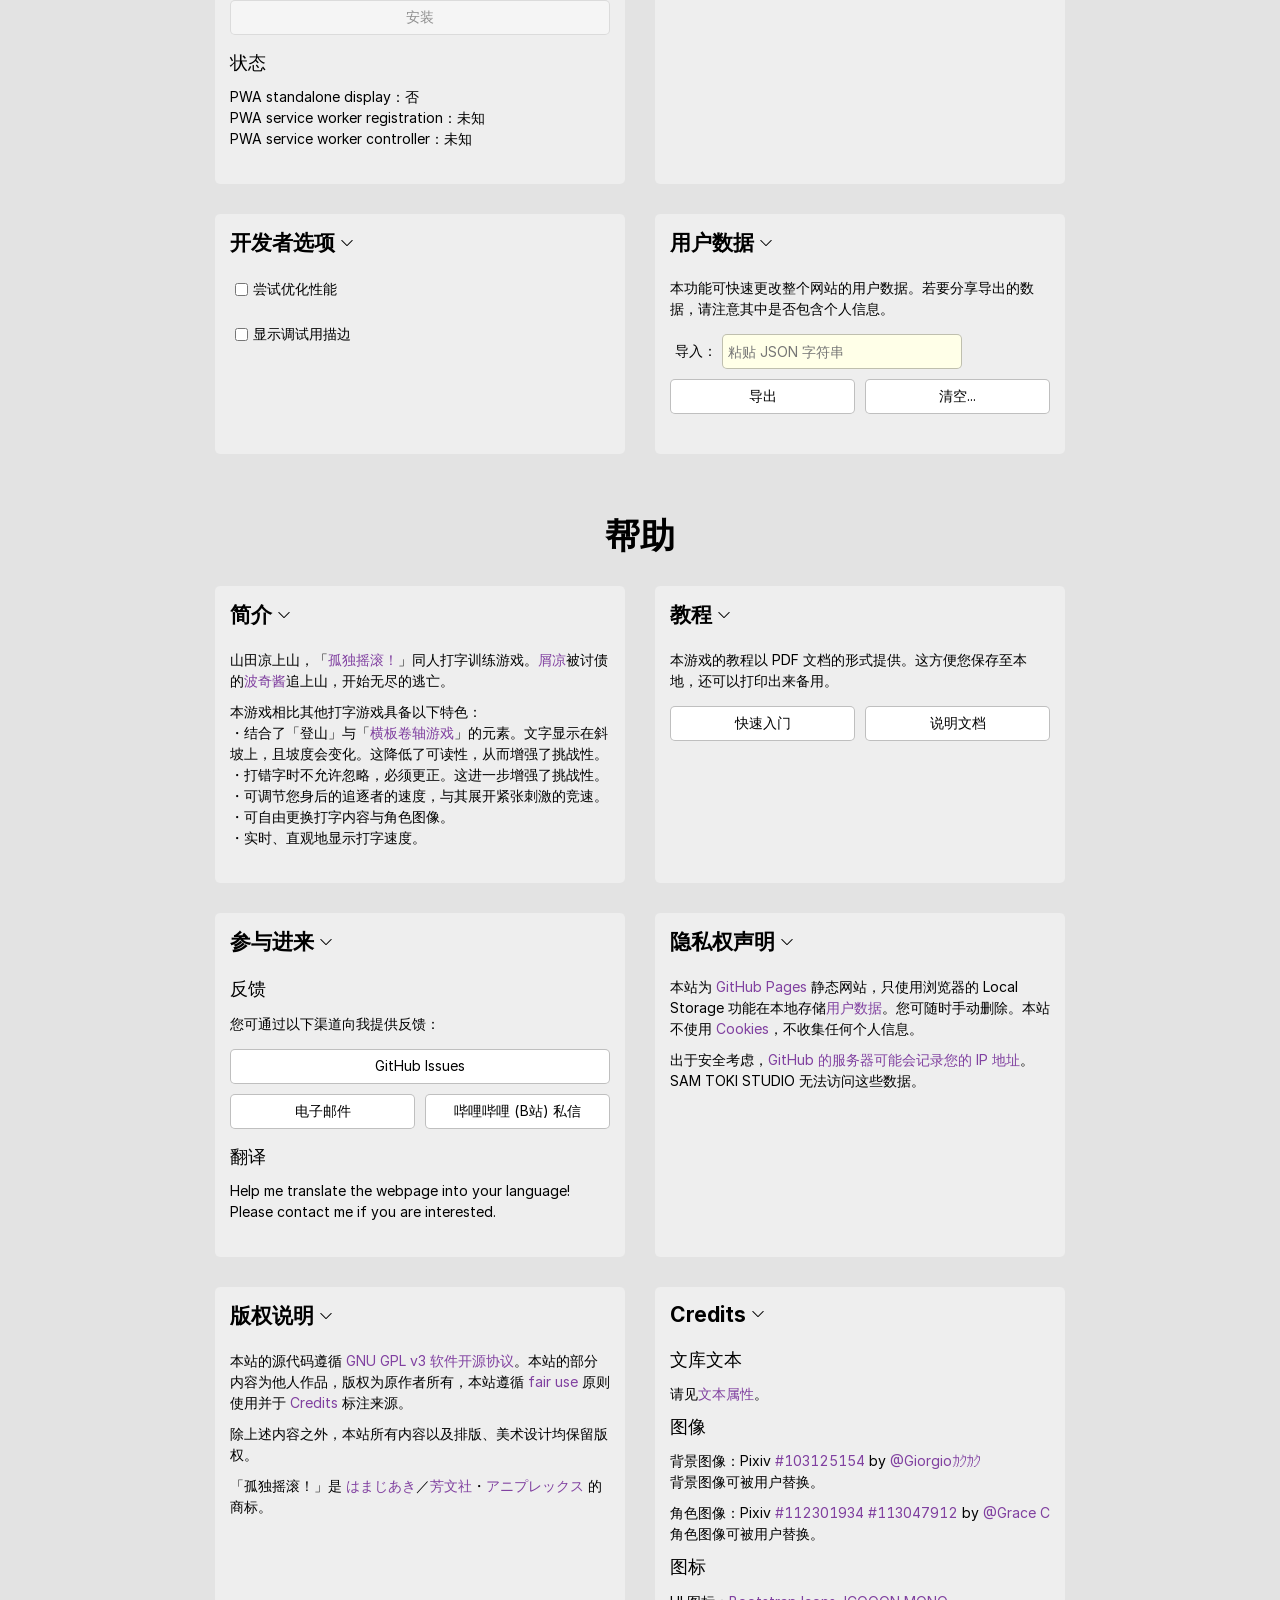
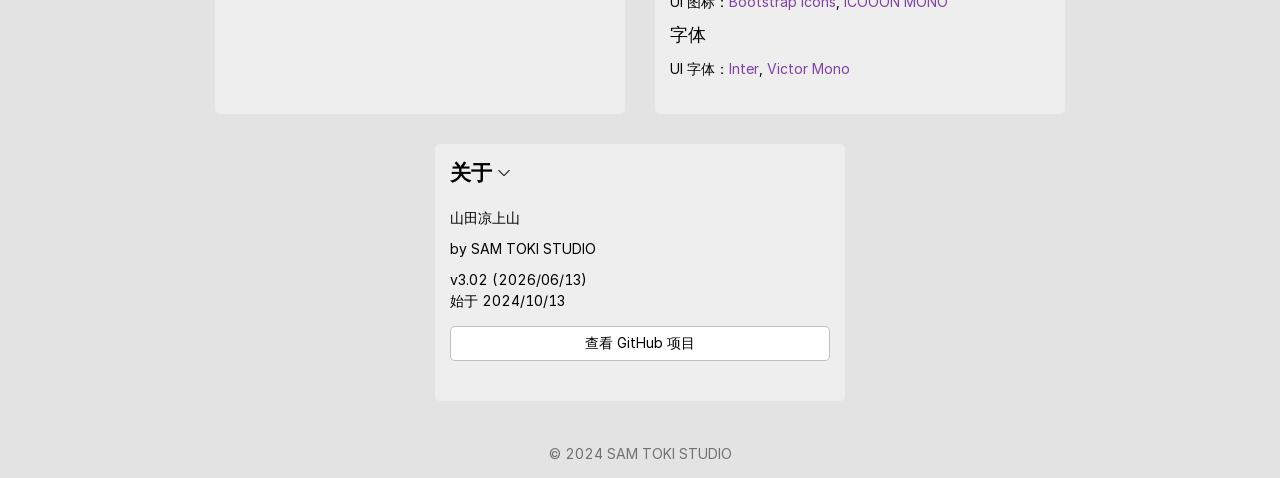
==== commit d202a0a0: "Update index.html" ====
--- a/PROJECT/Yamanobo-Ryou/index.html
+++ b/PROJECT/Yamanobo-Ryou/index.html
@@ -1394,7 +1394,7 @@
 							<p>请见<a href="#Item_LibraryTextProperties" onclick="ShowIAmHere('LibraryTextProperties')">文本属性</a>。</p>
 							<h3>图像</h3>
 							<p>背景图像：Pixiv <a href="https://pixiv.net/en/artworks/103125154">#103125154</a> by <a href="https://pixiv.net/en/users/335810">@Giorgioｶｸｶｸ</a><br />
-								背景图像会不定期更换。且背景图像可被用户替换。</p>
+								背景图像可被用户替换。</p>
 							<p>角色图像：Pixiv <a href="https://pixiv.net/en/artworks/112301934">#112301934</a> <a href="https://pixiv.net/en/artworks/113047912">#113047912</a> by <a href="https://pixiv.net/en/users/33777297">@Grace C</a><br />
 								角色图像可被用户替换。</p>
 							<h3>图标</h3>
--- a/PROJECT/styles/common.css
+++ b/PROJECT/styles/common.css
@@ -73,7 +73,7 @@
 			background-color: #808080; background-image: url(../images/Background.jpg); background-attachment: fixed; background-position: top center; background-size: cover; background-repeat: no-repeat;
 		}
 		#BgImage.Blur {
-			filter: blur(10px);
+			filter: blur(50px);
 		}
 
 		/* Containers */
@@ -184,6 +184,11 @@
 		}
 		i {
 			font-style: italic;
+		}
+		.NewFeatureLabel {
+			height: 18px; border-radius: 5px; padding: 3px;
+			background-color: #00A000;
+			color: #FFFFFF; font-size: 12px; line-height: 1;
 		}
 
 		/* Images */
--- a/PROJECT/styles/common_Dark.css
+++ b/PROJECT/styles/common_Dark.css
@@ -19,6 +19,10 @@
 		/* Texts */
 		a {
 			color: #D090F0;
+		}
+		.NewFeatureLabel {
+			background-color: #00E000;
+			color: #000000;
 		}
 
 		/* Shapes */
--- a/PROJECT/styles/common_HighContrast.css
+++ b/PROJECT/styles/common_HighContrast.css
@@ -21,6 +21,10 @@
 			color: #00C0FF; text-decoration: underline;
 		}
 		label:not(:has(:disabled:not(option))):hover a, label:not(:has(:disabled:not(option))):active a {
+			color: #000000;
+		}
+		.NewFeatureLabel {
+			background-color: #00FFFF;
 			color: #000000;
 		}
 
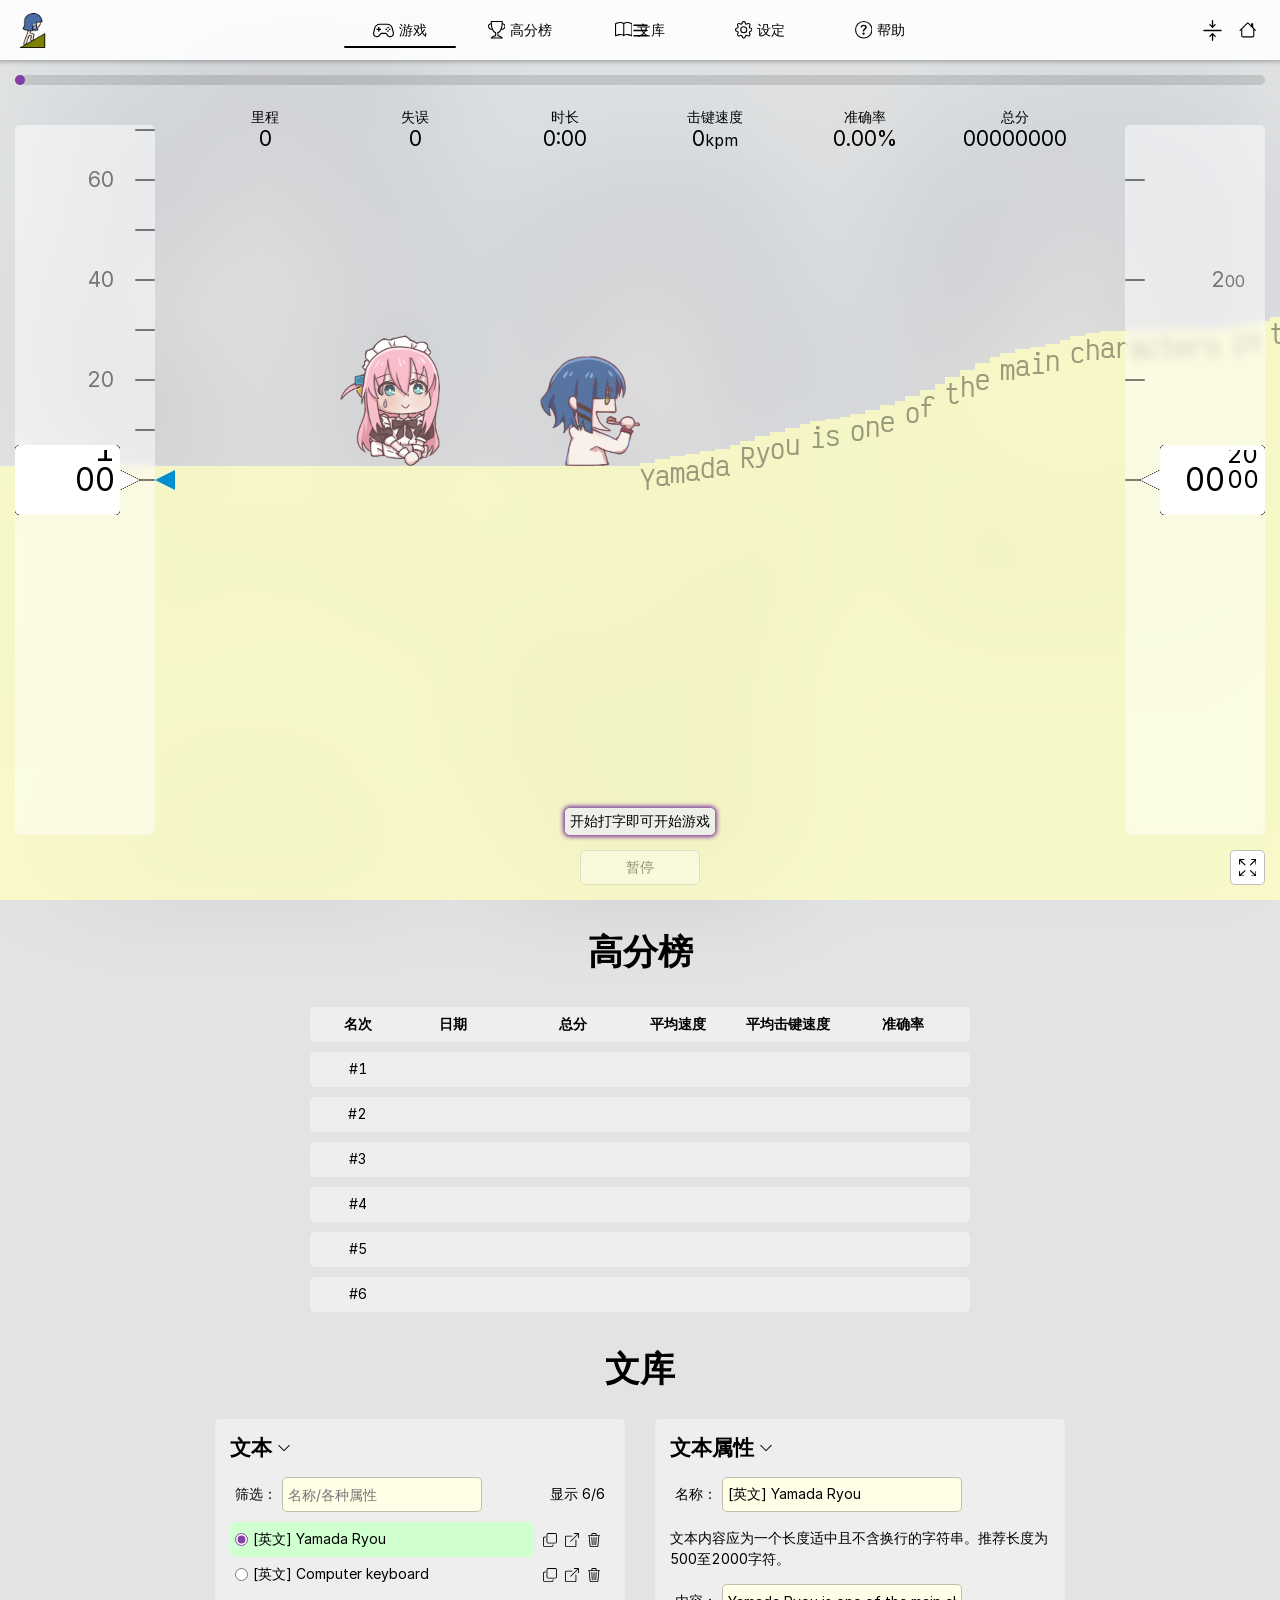
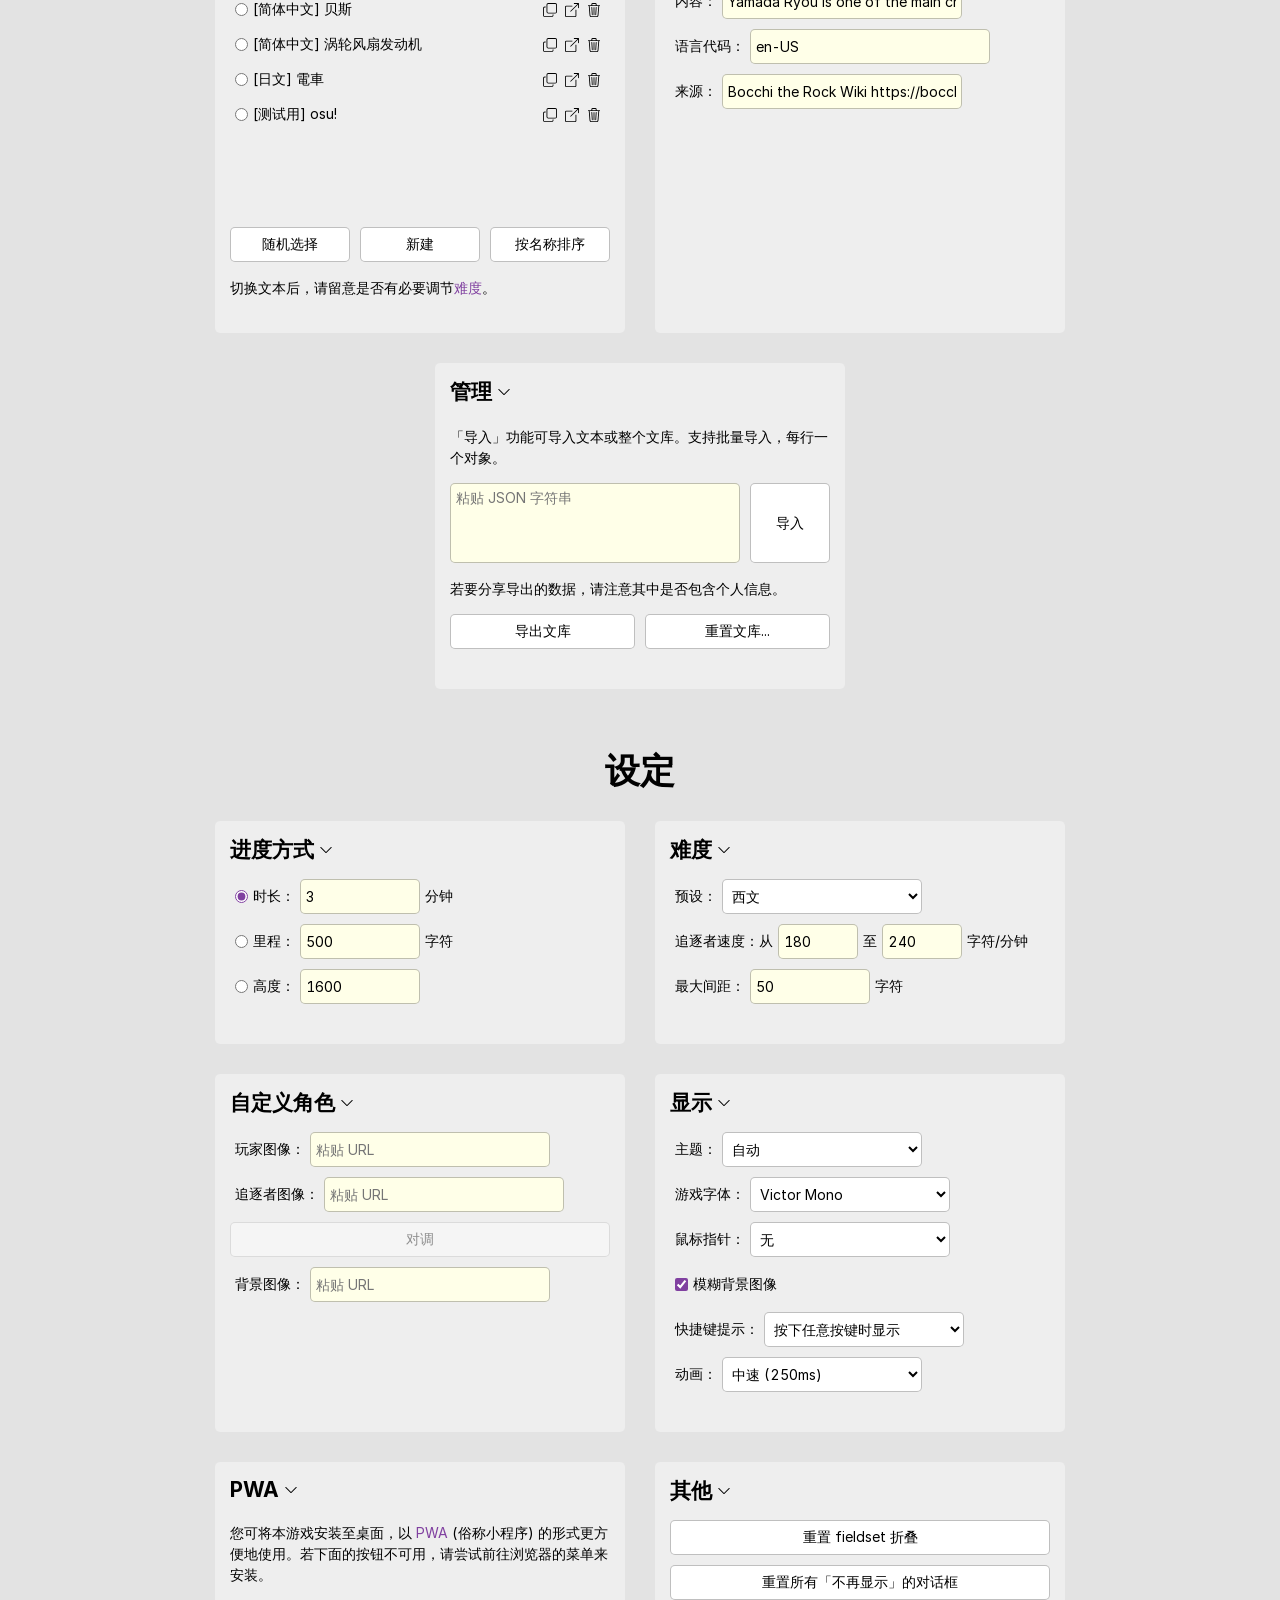
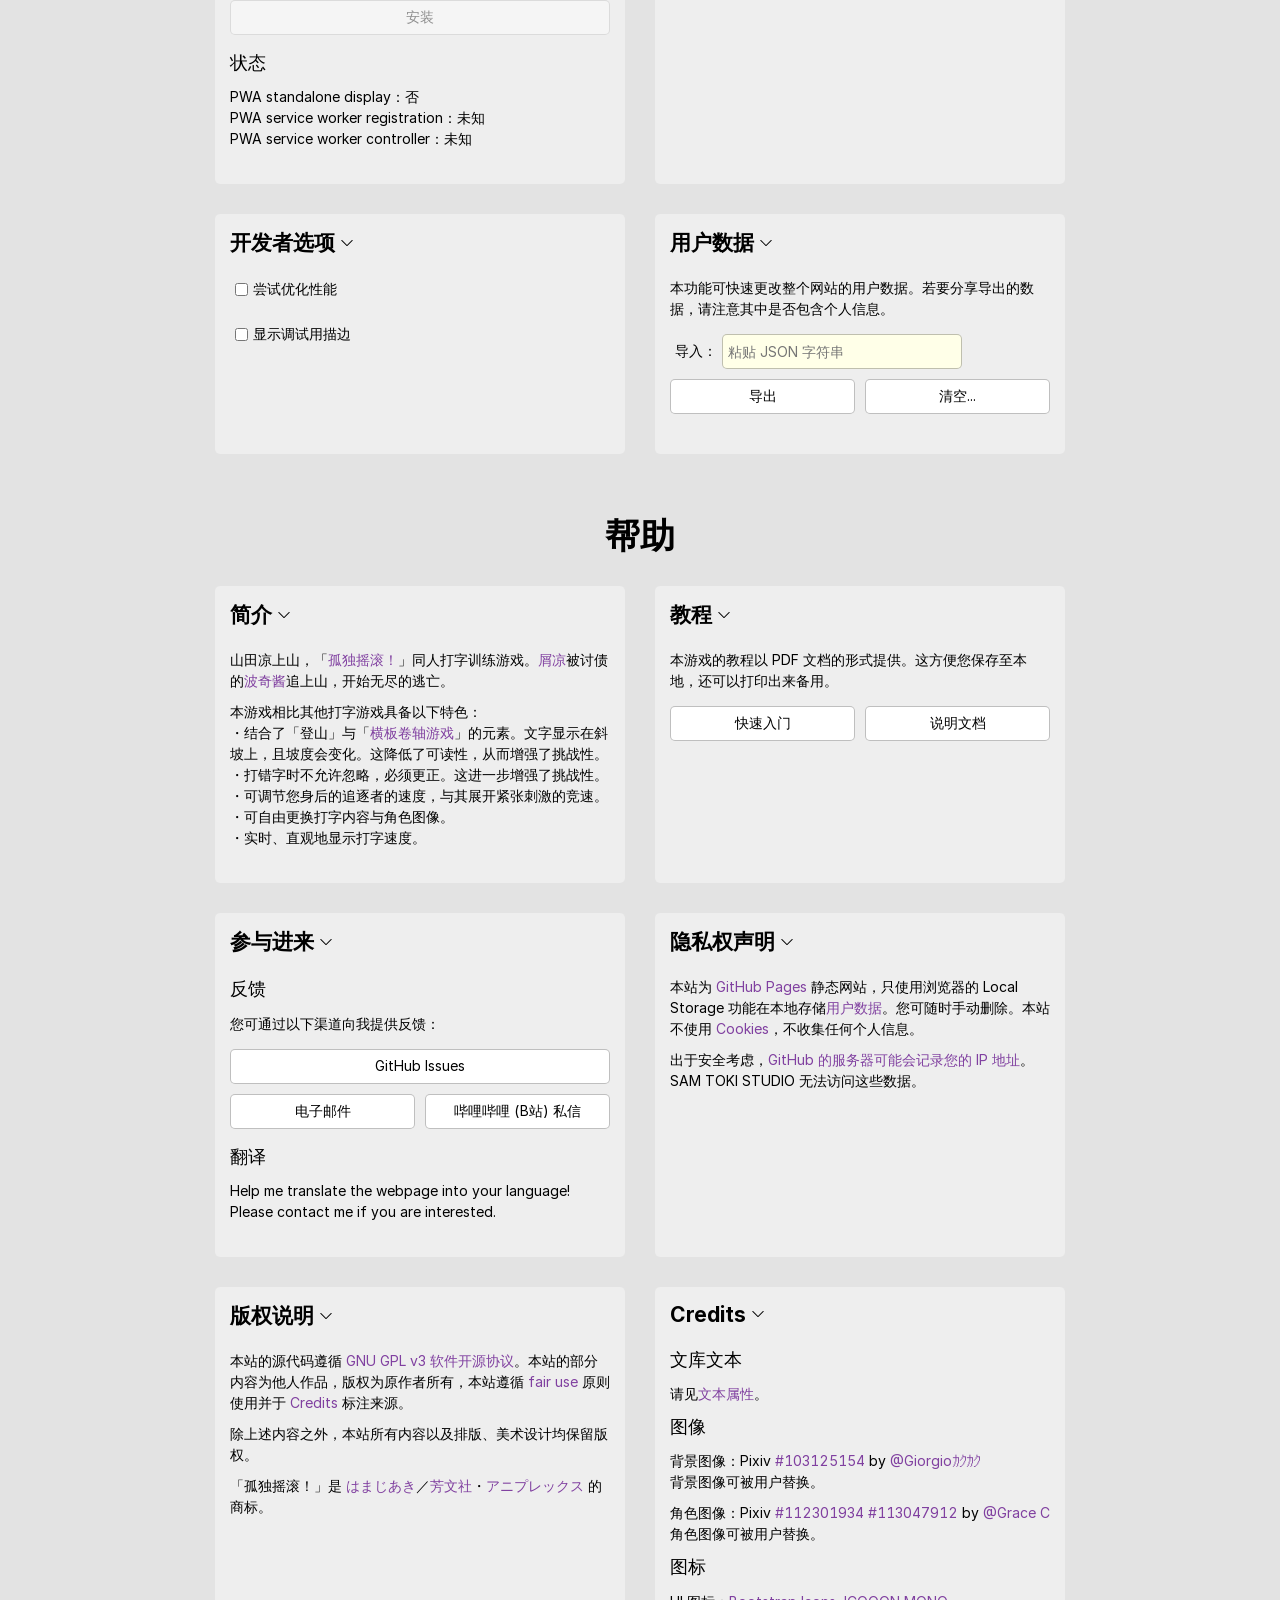
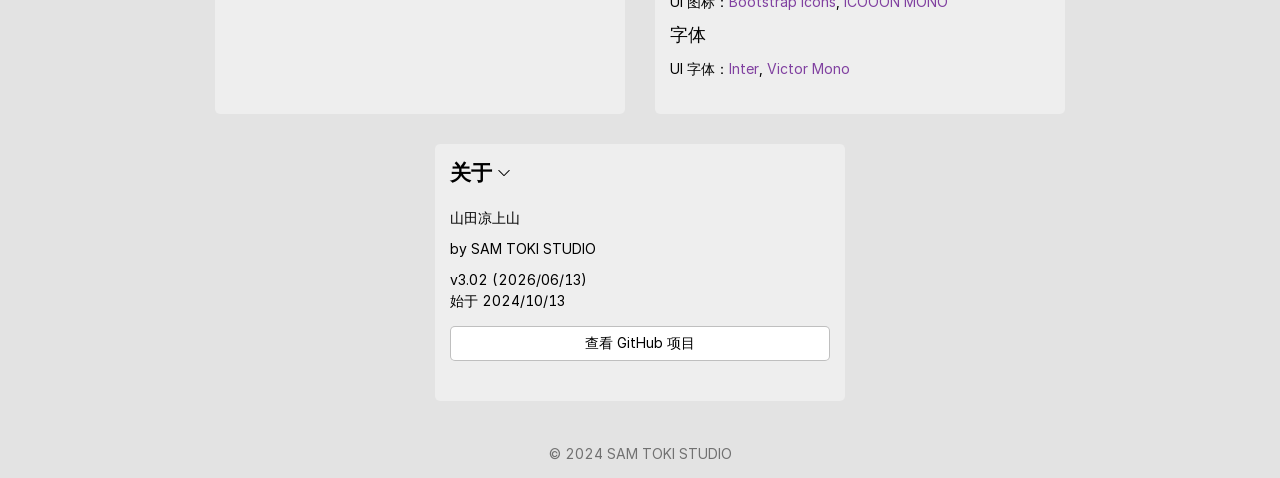
==== commit a7b4831a: "Update index.html" ====
--- a/PROJECT/Yamanobo-Ryou/index.html
+++ b/PROJECT/Yamanobo-Ryou/index.html
@@ -1442,6 +1442,7 @@
 					<path d="M8 3c-1.552 0-2.94.707-3.857 1.818a.5.5 0 1 1-.771-.636A6.002 6.002 0 0 1 13.917 7H12.9A5 5 0 0 0 8 3M3.1 9a5.002 5.002 0 0 0 8.757 2.182.5.5 0 1 1 .771.636A6.002 6.002 0 0 1 2.083 9z"/>
 				</svg>
 				<span class="LabelAfterIcon">正在初始化...</span>
+				<noscript class="LabelAfterIcon RedText">请启用 JavaScript</noscript>
 			</span>
 		</div>
 
--- a/PROJECT/styles/common.css
+++ b/PROJECT/styles/common.css
@@ -70,7 +70,7 @@
 		#BgImage {
 			position: fixed; top: 0; left: 0; z-index: -1;
 			width: 100%; height: 100vh; height: 100dvh; /* dvh compatibility fallback */
-			background-color: #808080; background-image: url(../images/Background.jpg); background-attachment: fixed; background-position: top center; background-size: cover; background-repeat: no-repeat;
+			background-color: #808080; background-image: url(../images/Background.jpg); background-position: top center; background-size: cover; background-repeat: no-repeat;
 		}
 		#BgImage.Blur {
 			filter: blur(50px);
@@ -328,16 +328,21 @@
 			color: #000000; text-align: center; text-wrap: nowrap;
 			display: flex; justify-content: center; align-items: center; overflow: hidden;
 		}
-		.Button.Shaped, .Button.ShownAsLabel {
-			border: none; padding: 0;
-			background-color: transparent;
+		.Button.Shaped {
+			border: none !important; padding: 0;
+			background-color: transparent !important;
 		}
 		.Button.Shaped .Shape {
 			position: absolute; top: 0; left: 0;
 		}
 		.Button.ShownAsLabel {
+			border: none !important; padding: 0;
+			background-color: transparent;
 			text-align: start; text-wrap: wrap;
 			justify-content: start;
+		}
+		.Button.ShownAsLabel:has(h2) {
+			width: calc(100% + 10px); height: calc(100% + 10px); padding: 5px; margin: -5px;
 		}
 		.DropctrlGroup {
 			position: absolute; top: unset; left: unset; z-index: 2;
@@ -364,7 +369,7 @@
 			color: #000000;
 		}
 		.Textbox.ShownAsLabel {
-			border: none;
+			border: none !important;
 			background-color: transparent;
 		}
 		fieldset .Textbox {
@@ -874,7 +879,7 @@
 /* Dev */
 #Html.TryToOptimizePerformance * {
 	backdrop-filter: none !important;
-	transition: unset;
+	transition: none !important;
 }
 #Html.ShowDebugOutlines * {
 	outline: 1px solid #00C000;
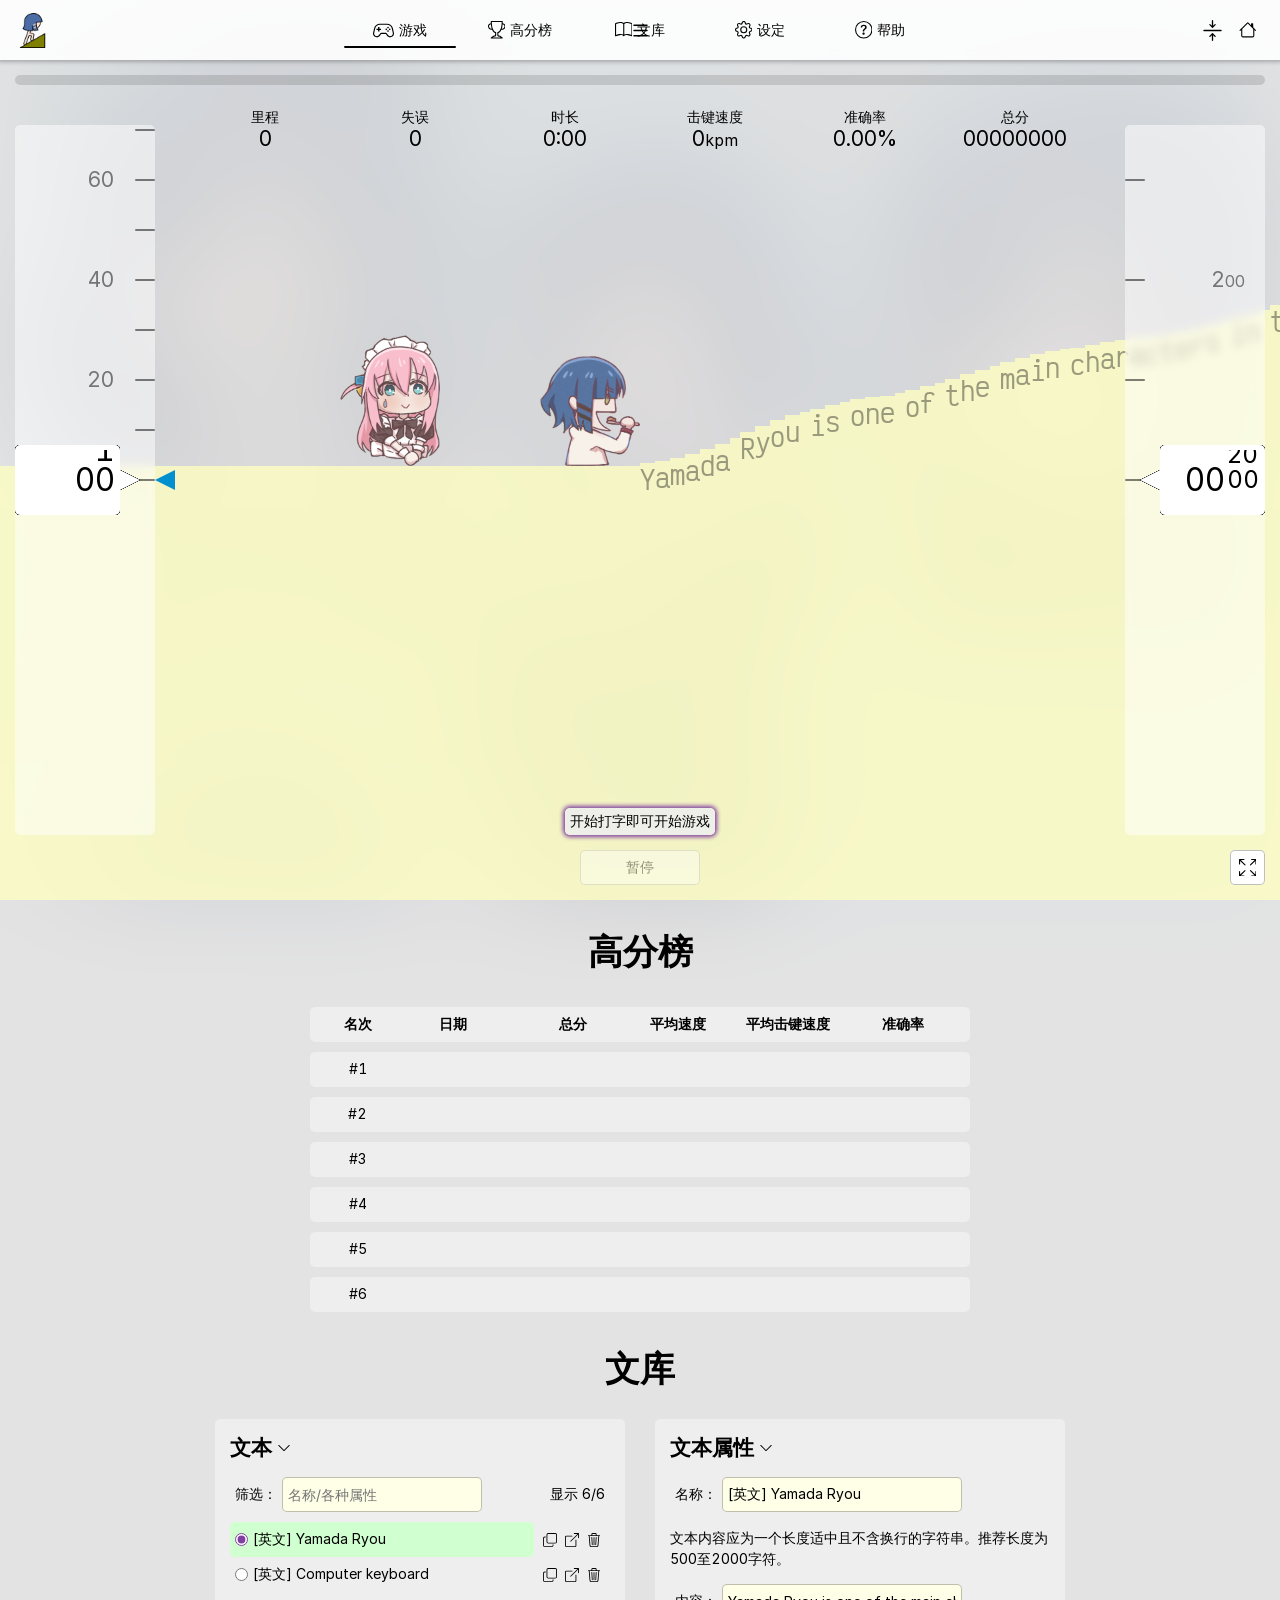
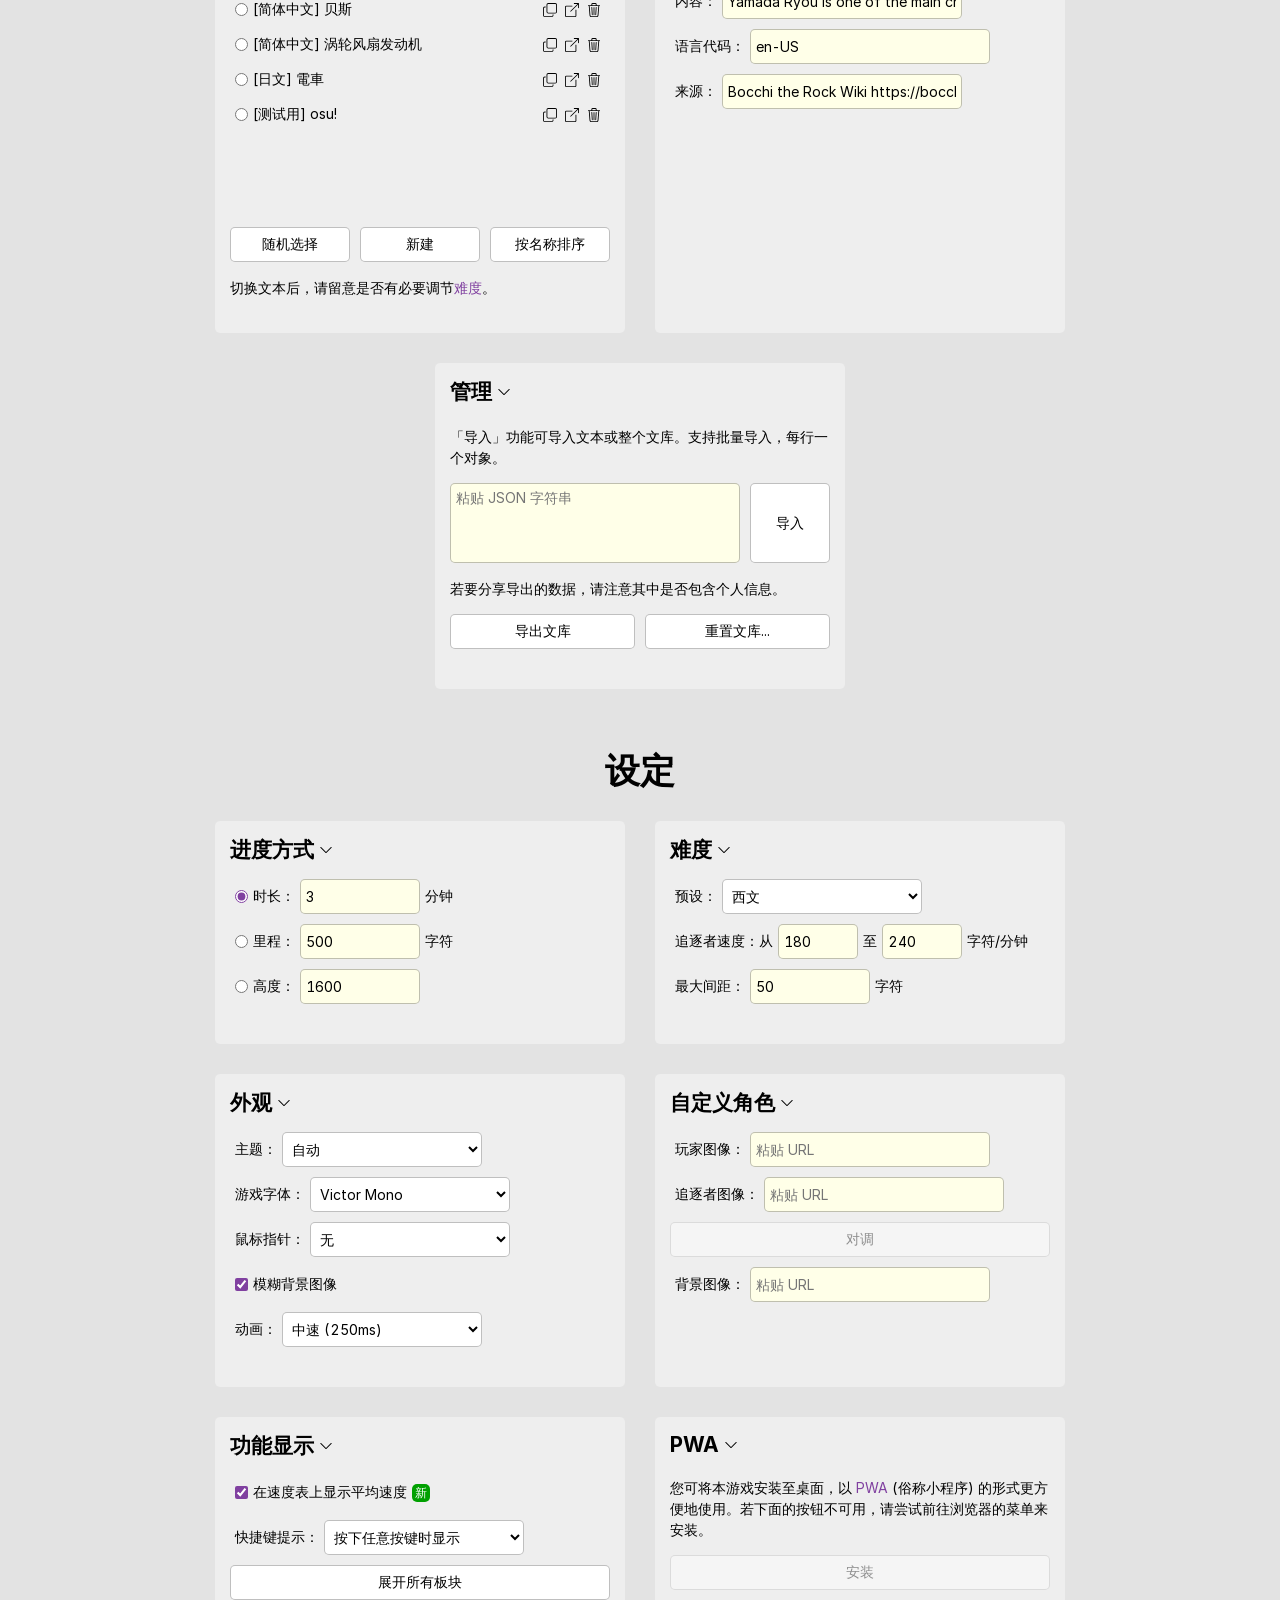
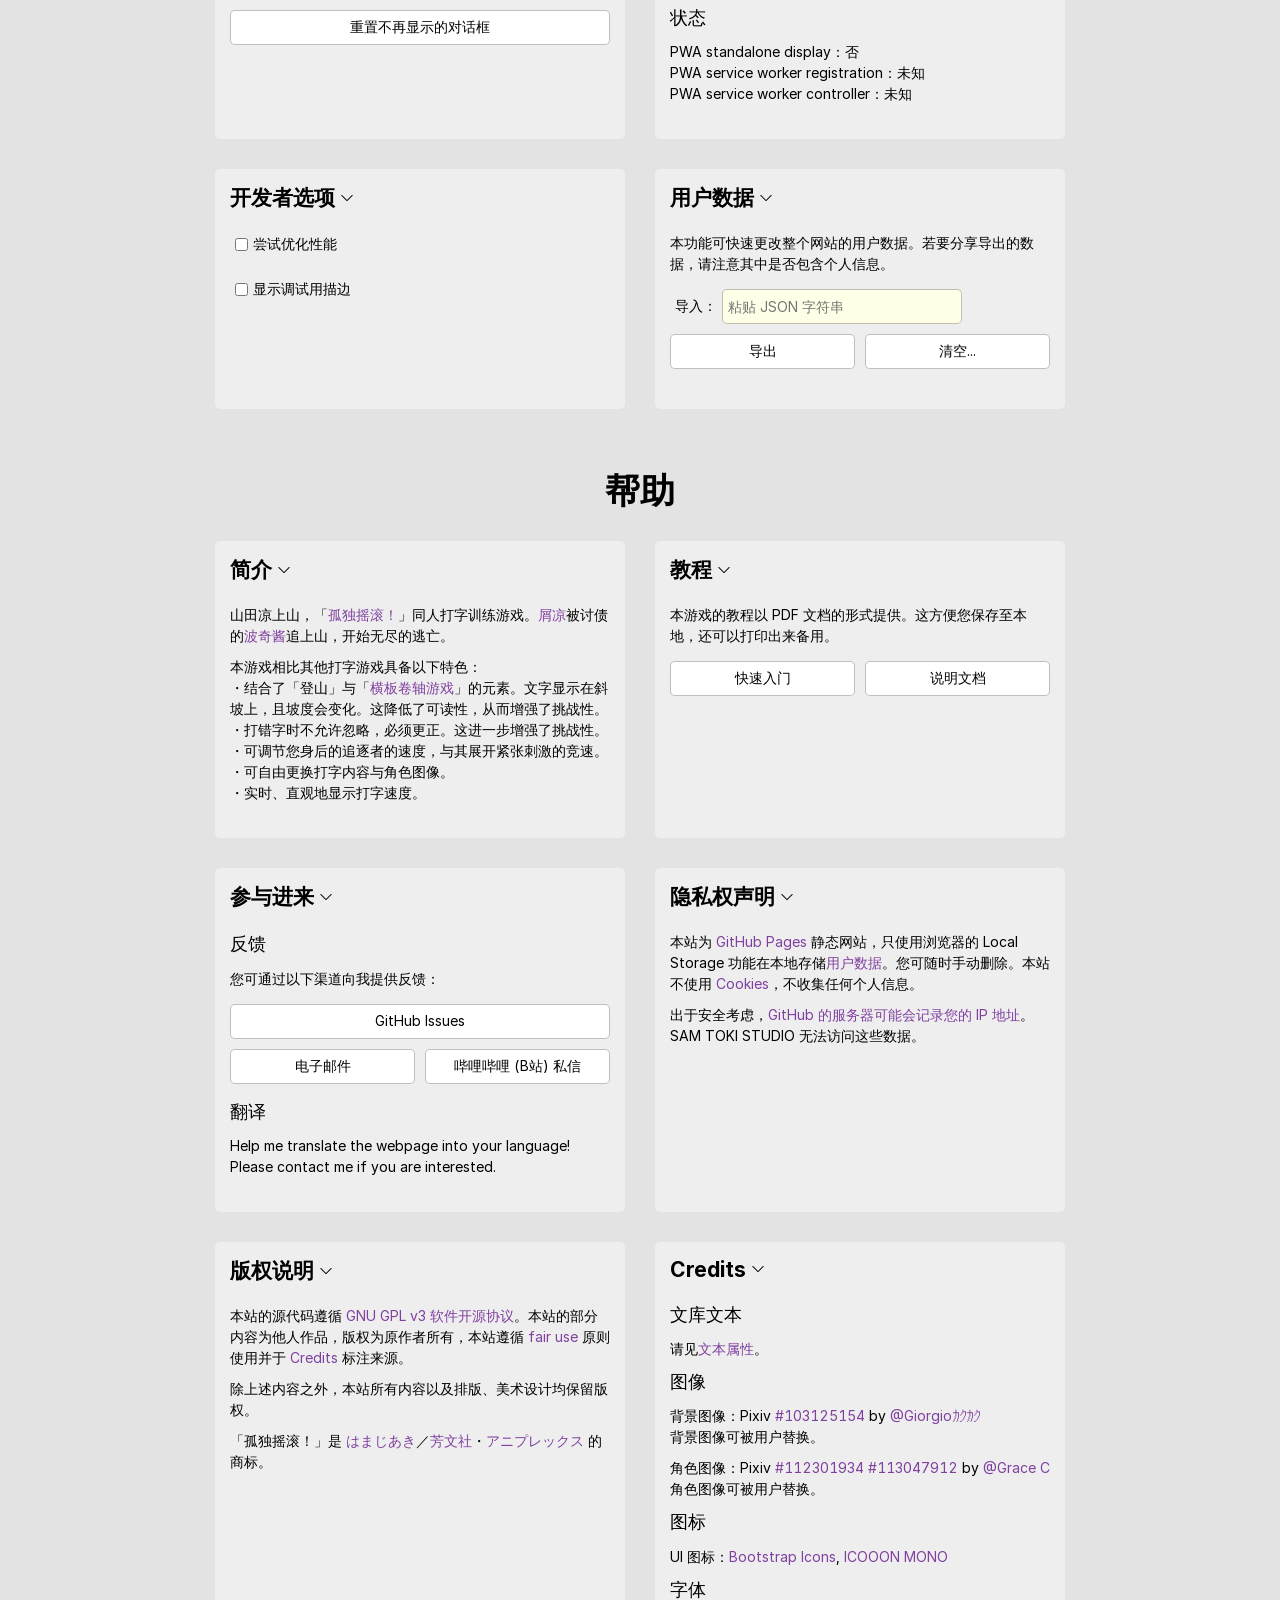
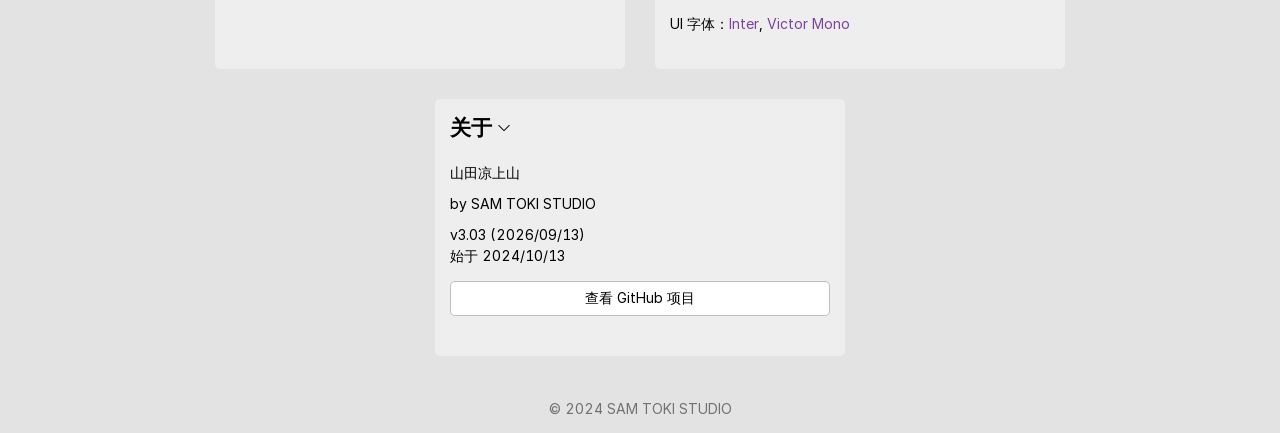
==== commit 129d97cb: "v3.03 Add avg speed display switch." ====
--- a/PROJECT/Yamanobo-Ryou/index.html
+++ b/PROJECT/Yamanobo-Ryou/index.html
@@ -10,7 +10,7 @@
 		<link rel="icon" type="image/png" href="images/Icon.png" />
 		<title>山田凉上山</title>
 		<meta name="author" content="SAM TOKI STUDIO" />
-		<meta name="version" content="v3.02 (2026/06/13). Since 2024/10/13." />
+		<meta name="version" content="v3.03 (2026/09/13). Since 2024/10/13." />
 		<meta name="description" content="「孤独摇滚！」同人打字训练游戏。屑凉被讨债的波奇酱追上山，开始无尽的逃亡。" />
 		<meta name="copyright" content="© 2024 SAM TOKI STUDIO" />
 
@@ -100,7 +100,7 @@
 					</nav>
 				</li>
 				<li class="Ctrl" id="Ctrl_CollapseAllFieldsets">
-					<button class="Button" onclick="CollapseAllFieldsets()" title="折叠所有 fieldset" aria-label="折叠所有 fieldset">
+					<button class="Button" onclick="CollapseAllFieldsets()" title="折叠所有板块" aria-label="折叠所有板块">
 						<svg class="Icon Larger" viewBox="0 0 16 16" aria-hidden="true">
 							<path d="M1 8a.5.5 0 0 1 .5-.5h13a.5.5 0 0 1 0 1h-13A.5.5 0 0 1 1 8m7-8a.5.5 0 0 1 .5.5v3.793l1.146-1.147a.5.5 0 0 1 .708.708l-2 2a.5.5 0 0 1-.708 0l-2-2a.5.5 0 1 1 .708-.708L7.5 4.293V.5A.5.5 0 0 1 8 0m-.5 11.707-1.146 1.147a.5.5 0 0 1-.708-.708l2-2a.5.5 0 0 1 .708 0l2 2a.5.5 0 0 1-.708.708L8.5 11.707V15.5a.5.5 0 0 1-1 0z"/>
 						</svg>
@@ -1046,52 +1046,15 @@
 					<li class="Item">
 						<ul class="CtrlGroup">
 							<li class="Ctrl">
-								<button class="Button ShownAsLabel" onclick="ToggleFieldsetCollapsing('SettingsCharacterCustomization')">
-									<h2>自定义角色</h2>
-									<svg class="Icon Smaller CollapseCaret" viewBox="0 0 16 16" aria-hidden="true">
-										<path d="M1.646 4.646a.5.5 0 0 1 .708 0L8 10.293l5.646-5.647a.5.5 0 0 1 .708.708l-6 6a.5.5 0 0 1-.708 0l-6-6a.5.5 0 0 1 0-.708"/>
-									</svg>
-								</button>
-							</li>
-						</ul>
-						<fieldset id="Fieldset_SettingsCharacterCustomization">
-							<ul class="CtrlGroup">
-								<li class="Ctrl">
-									<label for="Textbox_SettingsPlayerImage">
-										<span>玩家图像：</span>
-										<input class="Textbox" id="Textbox_SettingsPlayerImage" type="text" onclick="SelectText('Textbox_SettingsPlayerImage')" onchange="SetPlayerImage()" placeholder="粘贴 URL" title="粘贴 URL" />
-									</label>
-								</li>
-								<li class="Ctrl">
-									<label for="Textbox_SettingsChaserImage">
-										<span>追逐者图像：</span>
-										<input class="Textbox" id="Textbox_SettingsChaserImage" type="text" onclick="SelectText('Textbox_SettingsChaserImage')" onchange="SetChaserImage()" placeholder="粘贴 URL" title="粘贴 URL" />
-									</label>
-								</li>
-								<li class="Ctrl">
-									<button class="Button" id="Button_SettingsSwapCharacters" disabled="true" onclick="SwapCharacters()">对调</button>
-								</li>
-								<li class="Ctrl">
-									<label for="Textbox_SettingsBgImage">
-										<span>背景图像：</span>
-										<input class="Textbox" id="Textbox_SettingsBgImage" type="text" onclick="SelectText('Textbox_SettingsBgImage')" onchange="SetBgImage()" placeholder="粘贴 URL" title="粘贴 URL" />
-									</label>
-								</li>
-							</ul>
-						</fieldset>
-					</li>
-					<li class="Item">
-						<ul class="CtrlGroup">
-							<li class="Ctrl">
-								<button class="Button ShownAsLabel" onclick="ToggleFieldsetCollapsing('SettingsDisplay')">
-									<h2>显示</h2>
-									<svg class="Icon Smaller CollapseCaret" viewBox="0 0 16 16" aria-hidden="true">
-										<path d="M1.646 4.646a.5.5 0 0 1 .708 0L8 10.293l5.646-5.647a.5.5 0 0 1 .708.708l-6 6a.5.5 0 0 1-.708 0l-6-6a.5.5 0 0 1 0-.708"/>
-									</svg>
-								</button>
-							</li>
-						</ul>
-						<fieldset id="Fieldset_SettingsDisplay">
+								<button class="Button ShownAsLabel" onclick="ToggleFieldsetCollapsing('SettingsAppearance')">
+									<h2>外观</h2>
+									<svg class="Icon Smaller CollapseCaret" viewBox="0 0 16 16" aria-hidden="true">
+										<path d="M1.646 4.646a.5.5 0 0 1 .708 0L8 10.293l5.646-5.647a.5.5 0 0 1 .708.708l-6 6a.5.5 0 0 1-.708 0l-6-6a.5.5 0 0 1 0-.708"/>
+									</svg>
+								</button>
+							</li>
+						</ul>
+						<fieldset id="Fieldset_SettingsAppearance">
 							<ul class="CtrlGroup">
 								<li class="Ctrl">
 									<label for="Combobox_SettingsTheme">
@@ -1139,6 +1102,77 @@
 									</label>
 								</li>
 								<li class="Ctrl">
+									<label for="Combobox_SettingsAnim">
+										<span>动画：</span>
+										<select class="Combobox" id="Combobox_SettingsAnim" onchange="SetAnim()">
+											<option value="0">禁用</option>
+											<option value="100">快速 (100ms)</option>
+											<option value="250" selected>中速 (250ms)</option>
+											<option value="500">慢速 (500ms)</option>
+										</select>
+									</label>
+								</li>
+							</ul>
+						</fieldset>
+					</li>
+					<li class="Item">
+						<ul class="CtrlGroup">
+							<li class="Ctrl">
+								<button class="Button ShownAsLabel" onclick="ToggleFieldsetCollapsing('SettingsCharacterCustomization')">
+									<h2>自定义角色</h2>
+									<svg class="Icon Smaller CollapseCaret" viewBox="0 0 16 16" aria-hidden="true">
+										<path d="M1.646 4.646a.5.5 0 0 1 .708 0L8 10.293l5.646-5.647a.5.5 0 0 1 .708.708l-6 6a.5.5 0 0 1-.708 0l-6-6a.5.5 0 0 1 0-.708"/>
+									</svg>
+								</button>
+							</li>
+						</ul>
+						<fieldset id="Fieldset_SettingsCharacterCustomization">
+							<ul class="CtrlGroup">
+								<li class="Ctrl">
+									<label for="Textbox_SettingsPlayerImage">
+										<span>玩家图像：</span>
+										<input class="Textbox" id="Textbox_SettingsPlayerImage" type="text" onclick="SelectText('Textbox_SettingsPlayerImage')" onchange="SetPlayerImage()" placeholder="粘贴 URL" title="粘贴 URL" />
+									</label>
+								</li>
+								<li class="Ctrl">
+									<label for="Textbox_SettingsChaserImage">
+										<span>追逐者图像：</span>
+										<input class="Textbox" id="Textbox_SettingsChaserImage" type="text" onclick="SelectText('Textbox_SettingsChaserImage')" onchange="SetChaserImage()" placeholder="粘贴 URL" title="粘贴 URL" />
+									</label>
+								</li>
+								<li class="Ctrl">
+									<button class="Button" id="Button_SettingsSwapCharacters" disabled="true" onclick="SwapCharacters()">对调</button>
+								</li>
+								<li class="Ctrl">
+									<label for="Textbox_SettingsBgImage">
+										<span>背景图像：</span>
+										<input class="Textbox" id="Textbox_SettingsBgImage" type="text" onclick="SelectText('Textbox_SettingsBgImage')" onchange="SetBgImage()" placeholder="粘贴 URL" title="粘贴 URL" />
+									</label>
+								</li>
+							</ul>
+						</fieldset>
+					</li>
+					<li class="Item">
+						<ul class="CtrlGroup">
+							<li class="Ctrl">
+								<button class="Button ShownAsLabel" onclick="ToggleFieldsetCollapsing('SettingsFeatureDisplay')">
+									<h2>功能显示</h2>
+									<svg class="Icon Smaller CollapseCaret" viewBox="0 0 16 16" aria-hidden="true">
+										<path d="M1.646 4.646a.5.5 0 0 1 .708 0L8 10.293l5.646-5.647a.5.5 0 0 1 .708.708l-6 6a.5.5 0 0 1-.708 0l-6-6a.5.5 0 0 1 0-.708"/>
+									</svg>
+								</button>
+							</li>
+						</ul>
+						<fieldset id="Fieldset_SettingsFeatureDisplay">
+							<ul class="CtrlGroup">
+								<li class="Ctrl">
+									<label for="Checkbox_SettingsShowAvgSpeedOnSpeedometer">
+										<input class="Checkbox" id="Checkbox_SettingsShowAvgSpeedOnSpeedometer" type="checkbox" checked="true" onchange="SetShowAvgSpeedOnSpeedometer()" />
+										<span>在速度表上显示平均速度</span>
+										<span class="NewFeatureLabel">新</span>
+									</label>
+								</li>
+								<li class="Ctrl">
 									<label for="Combobox_SettingsHotkeyIndicators">
 										<span>快捷键提示：</span>
 										<select class="Combobox" id="Combobox_SettingsHotkeyIndicators" onchange="SetHotkeyIndicators()">
@@ -1150,15 +1184,10 @@
 									</label>
 								</li>
 								<li class="Ctrl">
-									<label for="Combobox_SettingsAnim">
-										<span>动画：</span>
-										<select class="Combobox" id="Combobox_SettingsAnim" onchange="SetAnim()">
-											<option value="0">禁用</option>
-											<option value="100">快速 (100ms)</option>
-											<option value="250" selected>中速 (250ms)</option>
-											<option value="500">慢速 (500ms)</option>
-										</select>
-									</label>
+									<button class="Button" onclick="ExpandAllFieldsets()">展开所有板块</button>
+								</li>
+								<li class="Ctrl">
+									<button class="Button" onclick="ResetDontShowAgainDialogs()">重置不再显示的对话框</button>
 								</li>
 							</ul>
 						</fieldset>
@@ -1185,28 +1214,6 @@
 							<p>PWA standalone display：<span id="Label_SettingsPWAStandaloneDisplay">未知</span><br />
 								PWA service worker registration：<span id="Label_SettingsPWAServiceWorkerRegistration">未知</span><br />
 								PWA service worker controller：<span id="Label_SettingsPWAServiceWorkerController">未知</span></p>
-						</fieldset>
-					</li>
-					<li class="Item">
-						<ul class="CtrlGroup">
-							<li class="Ctrl">
-								<button class="Button ShownAsLabel" onclick="ToggleFieldsetCollapsing('SettingsMisc')">
-									<h2>其他</h2>
-									<svg class="Icon Smaller CollapseCaret" viewBox="0 0 16 16" aria-hidden="true">
-										<path d="M1.646 4.646a.5.5 0 0 1 .708 0L8 10.293l5.646-5.647a.5.5 0 0 1 .708.708l-6 6a.5.5 0 0 1-.708 0l-6-6a.5.5 0 0 1 0-.708"/>
-									</svg>
-								</button>
-							</li>
-						</ul>
-						<fieldset id="Fieldset_SettingsMisc">
-							<ul class="CtrlGroup">
-								<li class="Ctrl">
-									<button class="Button" onclick="ResetFieldsetCollapsing()">重置 fieldset 折叠</button>
-								</li>
-								<li class="Ctrl">
-									<button class="Button" onclick="ResetAllDontShowAgainDialogs()">重置所有「不再显示」的对话框</button>
-								</li>
-							</ul>
 						</fieldset>
 					</li>
 					<li class="Item">
@@ -1417,7 +1424,7 @@
 						<fieldset id="Fieldset_HelpAbout">
 							<p>山田凉上山</p>
 							<p>by SAM TOKI STUDIO</p>
-							<p>v3.02 (<time datetime="2026-06-13" pubdate="pubdate">2026/06/13</time>)<br />
+							<p>v3.03 (<time datetime="2026-09-13" pubdate="pubdate">2026/09/13</time>)<br />
 								始于 2024/10/13</p>
 							<p class="GreenText Hidden" id="Label_HelpNewVersionReady" inert="true">新版本已就绪，将在下次启动时生效。</p>
 							<ul class="CtrlGroup BelowParagraph">
--- a/PROJECT/styles/common.css
+++ b/PROJECT/styles/common.css
@@ -45,16 +45,16 @@
 			font-variant-numeric: inherit; font-size: inherit; font-style: inherit; /* These properties need to be set as inherit due to buttons, textboxes and cheating mode. */
 			transition: inherit; scroll-behavior: inherit;
 		}
-		*:lang(en-US) {
+		:lang(en-US) {
 			font-family: "Inter", "Helvetica", "Arial", sans-serif;
 		}
-		*:lang(ja-JP) {
+		:lang(ja-JP) {
 			font-family: "Inter", "Sarasa UI J", "Source Han Sans", "Noto Sans JP", "HiraginoKaku", "Yu Gothic UI", "MS UI Gothic", sans-serif;
 		}
-		*:lang(zh-CN) {
+		:lang(zh-CN) {
 			font-family: "Inter", "Sarasa UI SC", "Source Han Sans SC", "Noto Sans SC", "Hiragino Sans GB", "PingFang SC", "Microsoft YaHei UI", sans-serif;
 		}
-		*:lang(zh-TW) {
+		:lang(zh-TW) {
 			font-family: "Inter", "Sarasa UI TC", "Source Han Sans TC", "Noto Sans TC", "Hiragino Sans TC", "PingFang TC", "Microsoft JhengHei UI", sans-serif;
 		}
 		#Html {
@@ -123,7 +123,7 @@
 			height: 35px;
 		}
 		.Ctrl:has(h2) {
-			width: 100%; height: auto;
+			height: auto; /* "width: 100%" is removed to prevent unintentionally collapsing fieldsets. */
 		}
 		.Ctrl:has(textarea) {
 			height: 80px;
@@ -240,6 +240,7 @@
 			position: relative;
 			width: 100%; height: 100%; border-radius: 5px;
 			background-color: #00000020;
+			overflow: hidden;
 		}
 		.Progbar.Shaped {
 			border: none;
@@ -253,12 +254,12 @@
 		}
 		.ProgbarFg {
 			position: absolute; top: 0; left: 0;
-			width: 10px; height: 100%; border-radius: 5px;
+			width: 0; height: 100%; border-radius: 5px;
 			background-color: #8040A0;
 		}
 		.ProgbarFg.Vertical {
 			bottom: 0; top: unset;
-			width: 100%; height: 10px;
+			width: 100%; height: 0;
 		}
 		.ProgbarFg.Shaped {
 			width: 100%; height: 100%; clip-path: inset(0 100% 0 0);
@@ -280,7 +281,7 @@
 		.ProgringFg {
 			transform: rotate(-90deg);
 			fill: transparent;
-			stroke: #8040A0; stroke-width: 5; stroke-linecap: round;
+			stroke: #8040A0; stroke-width: 5;
 		}
 		.ProgringText {
 			position: absolute; top: 0; left: 0;
@@ -479,20 +480,17 @@
 				min-width: 100px; margin: 0 0 0 10px;
 			}
 
-			/* Watermarks */
+			/* Watermark */
 			.Watermark {
-				position: fixed; top: unset; left: unset; z-index: 121;
-				color: #00000080; text-shadow: 0 0 5px #FFFFFF; font-weight: bold; text-align: center;
+				position: fixed; top: 60px; left: 0; z-index: 121;
+				width: 100%; height: calc(100vh - 60px); height: calc(100dvh - 60px); transform: rotate(-15deg);
+				color: #00000010; font-size: 20.00em; font-weight: bold; text-align: center;
 				display: flex; justify-content: center; align-items: center;
 				pointer-events: none;
 			}
-			#Watermark_TestVersion {
-				top: 100vh; top: 100dvh; left: 0;
-				width: 100%;
-			}
-			#Watermark_TestVersion span {
-				position: absolute; bottom: 0; left: unset;
-				padding: 15px;
+			#Html:has(#Topbar.Hidden) .Watermark {
+				top: 0;
+				height: 100vh; height: 100dvh;
 			}
 
 	/* Variants */
@@ -694,12 +692,12 @@
 		.Button.Shaped:enabled:active .Shape, .Button.Shaped.Active:enabled:active .Shape {
 			fill: #8040A0;
 		}
-		/* *:active {
-			transition: none; // Disabled due to SVG icon incompatibility.
+		/* :active {
+			transition: none; // Disabled due to Combobox incompatibility.
 		} */
 
 		/* Focus */
-		*:focus-visible {
+		:focus-visible {
 			outline: none; box-shadow: 0 0 0 2px #8040A0 !important;
 		}
 		.Button.Shaped:focus-visible {
@@ -713,11 +711,11 @@
 		}
 
 		/* Disabled */
-		*:disabled {
+		:disabled, label:has(:disabled:not(option)) span {
 			opacity: 0.4;
 		}
-		*:disabled * {
-			opacity: unset;
+		:disabled * {
+			opacity: unset !important;
 		}
 
 		/* Text selection */
--- a/PROJECT/styles/common_Dark.css
+++ b/PROJECT/styles/common_Dark.css
@@ -118,9 +118,9 @@
 				fill: #FF4040;
 			}
 
-			/* Watermarks */
+			/* Watermark */
 			.Watermark {
-				color: #FFFFFF80; text-shadow: 0 0 5px #000000;
+				color: #FFFFFF10;
 			}
 
 	/* Variants */
@@ -190,7 +190,7 @@
 		}
 
 		/* Focus */
-		*:focus-visible {
+		:focus-visible {
 			box-shadow: 0 0 0 2px #D090F0 !important;
 		}
 		.Button.Shaped:focus-visible .Shape {
--- a/PROJECT/styles/common_HighContrast.css
+++ b/PROJECT/styles/common_HighContrast.css
@@ -120,9 +120,9 @@
 				fill: #FFFFFF;
 			}
 
-			/* Watermarks */
+			/* Watermark */
 			.Watermark {
-				color: #FFFFFF80; text-shadow: 0 0 5px #000000;
+				color: #FFFFFF10;
 			}
 
 	/* Variants */
@@ -196,7 +196,7 @@
 		}
 
 		/* Focus */
-		*:focus-visible {
+		:focus-visible {
 			box-shadow: 0 0 0 2px #00FFFF !important;
 		}
 		.Button.Shaped:focus-visible .Shape {
